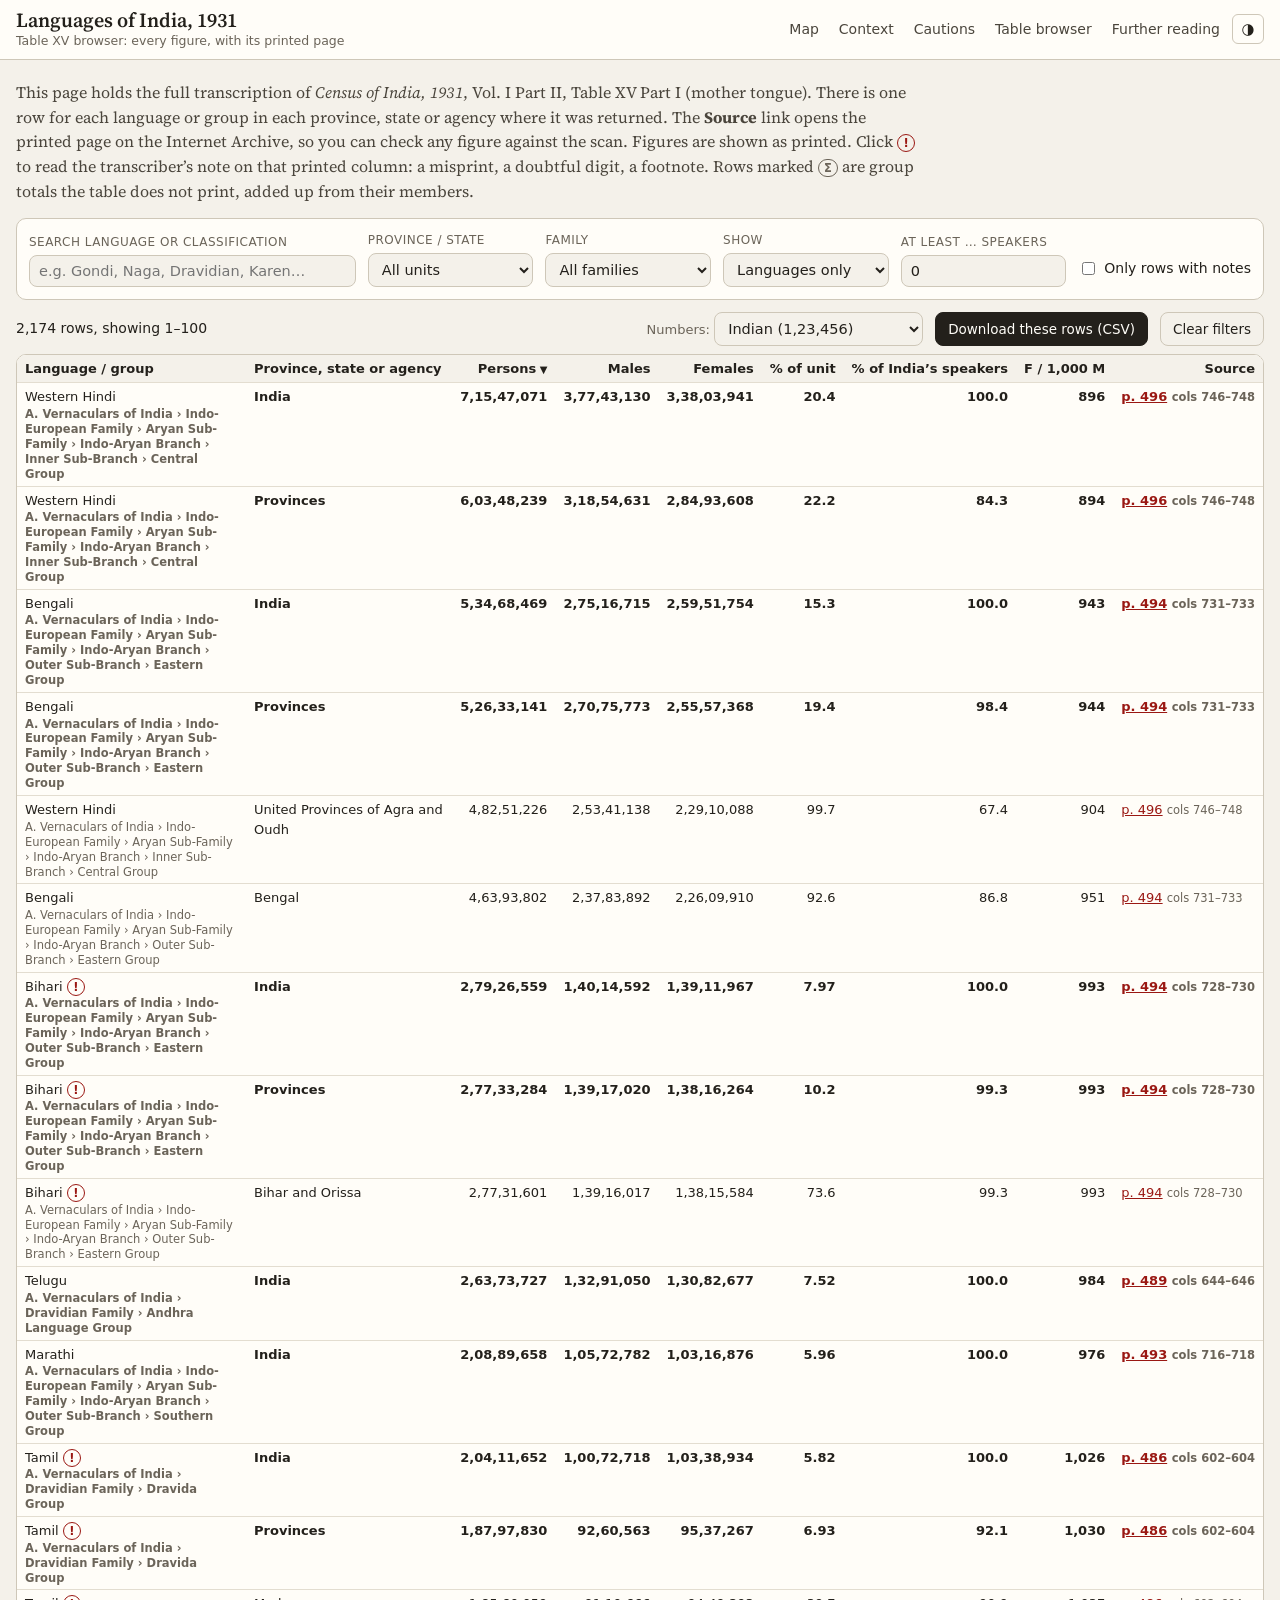
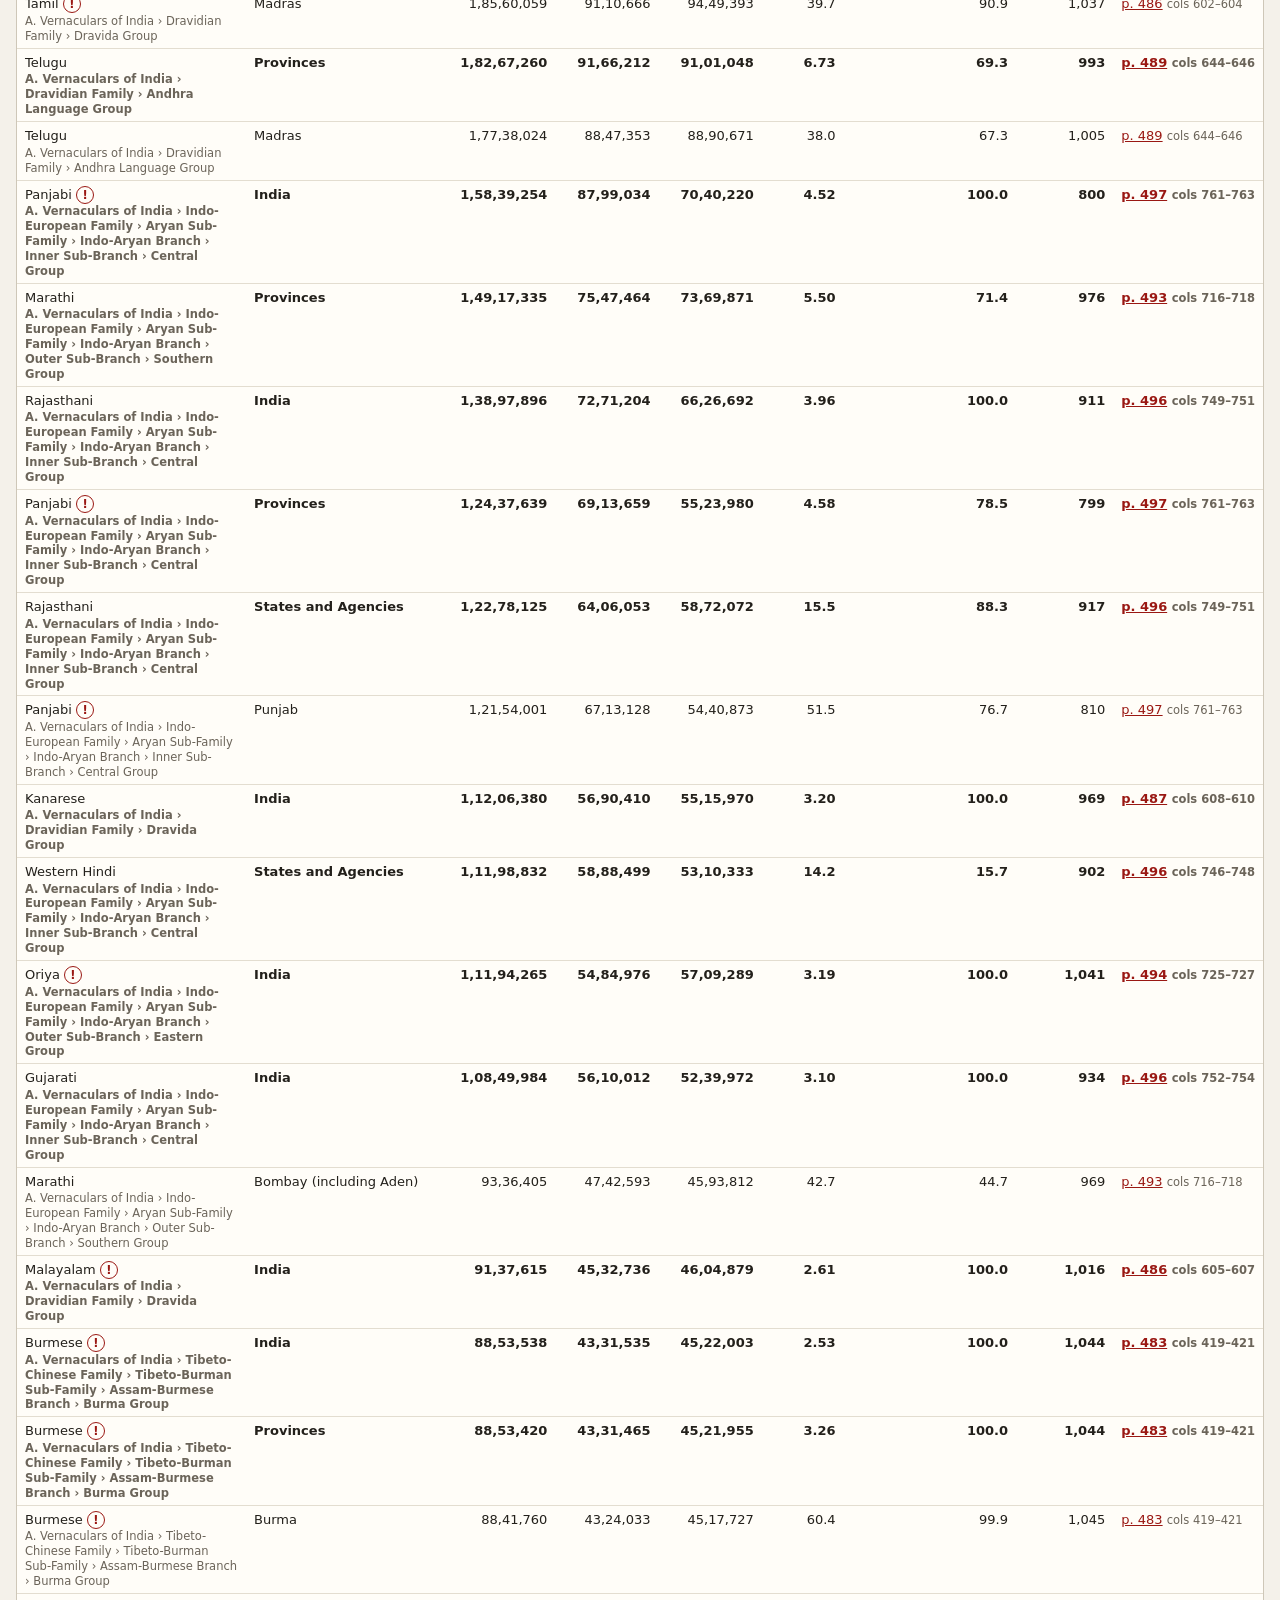
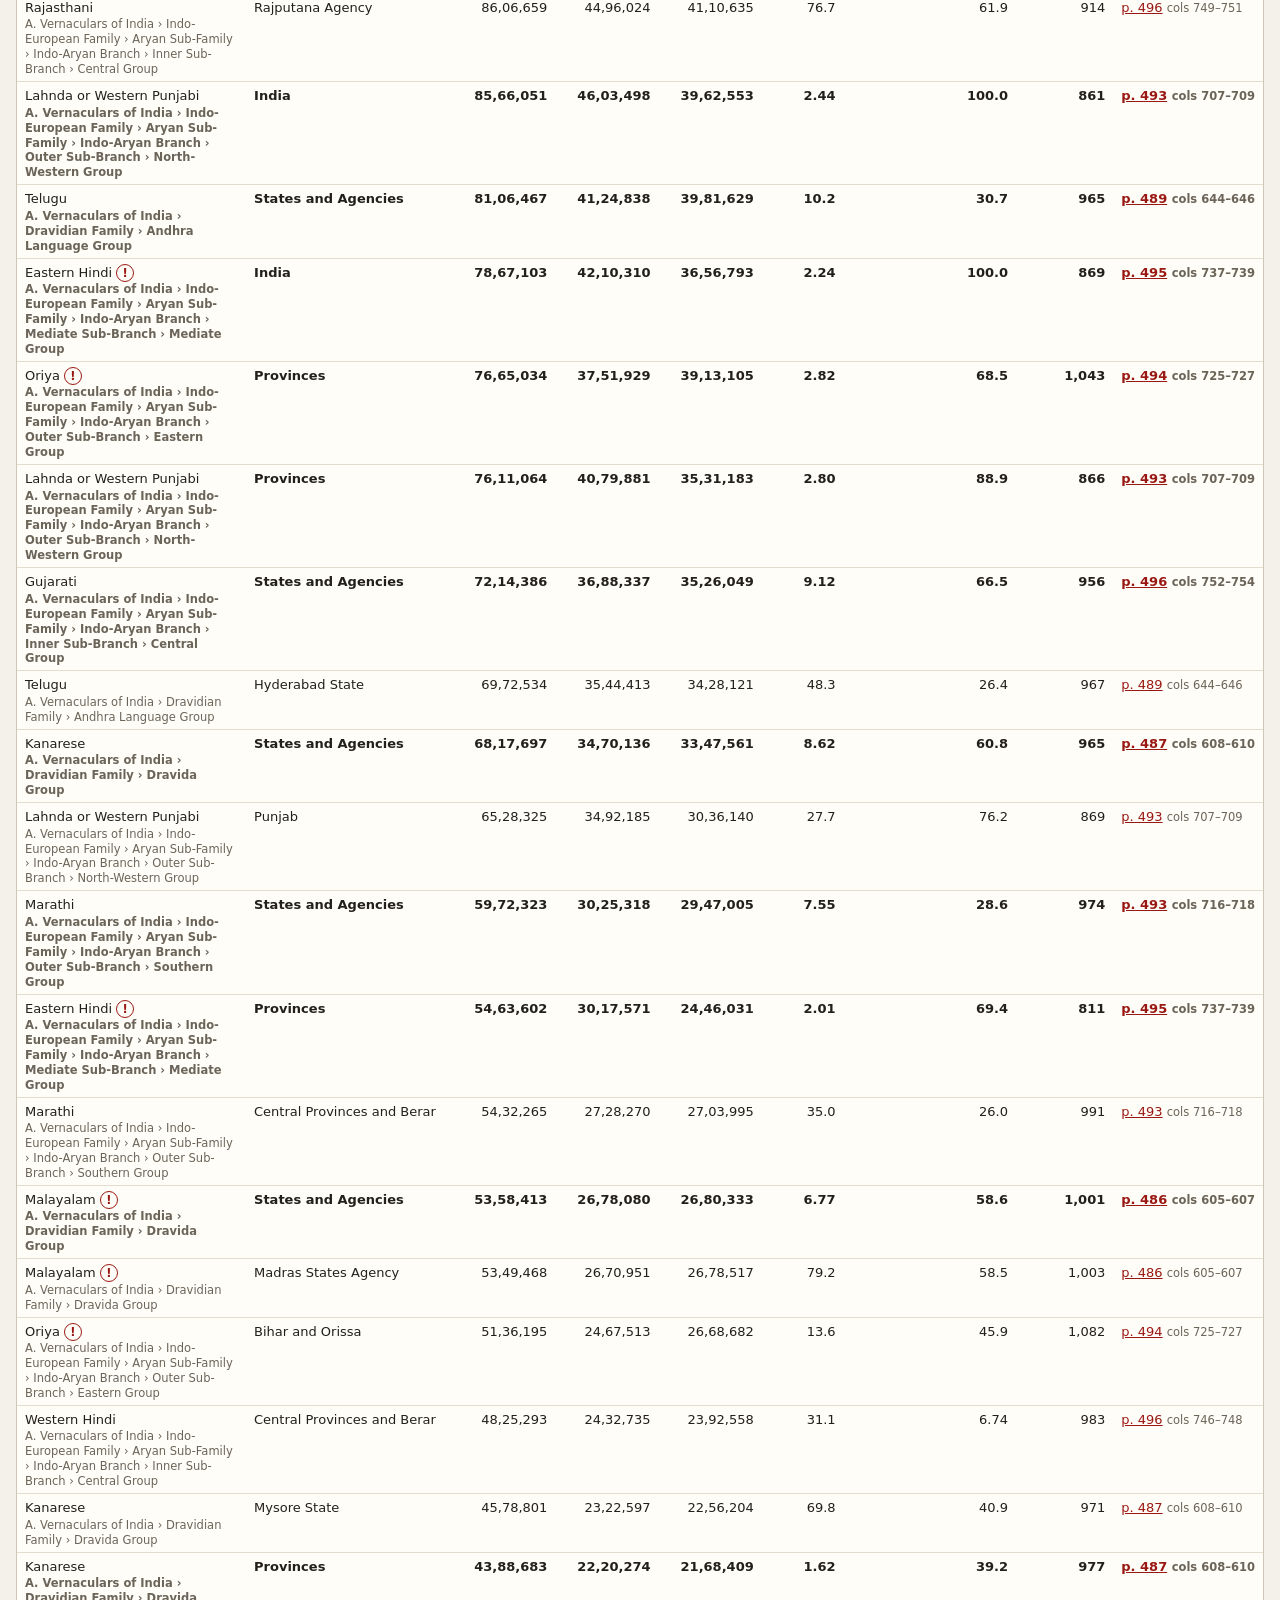
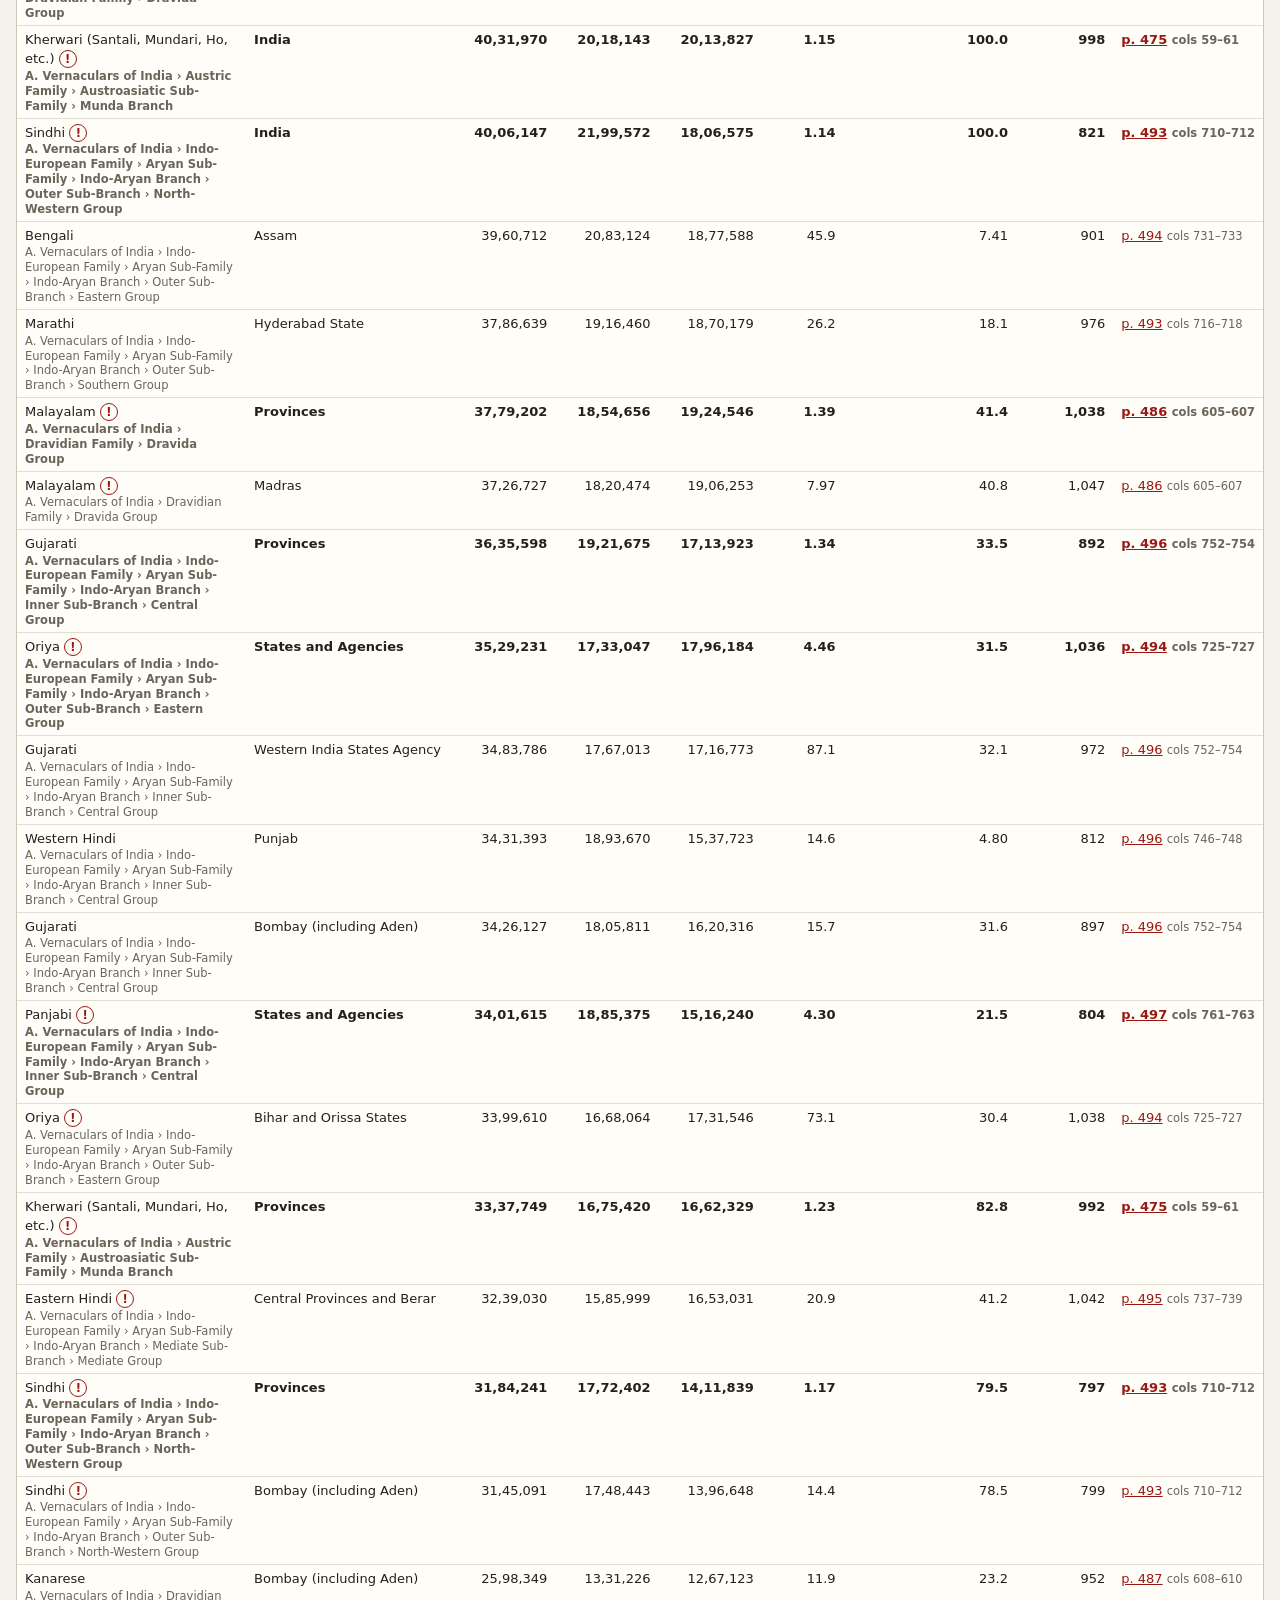
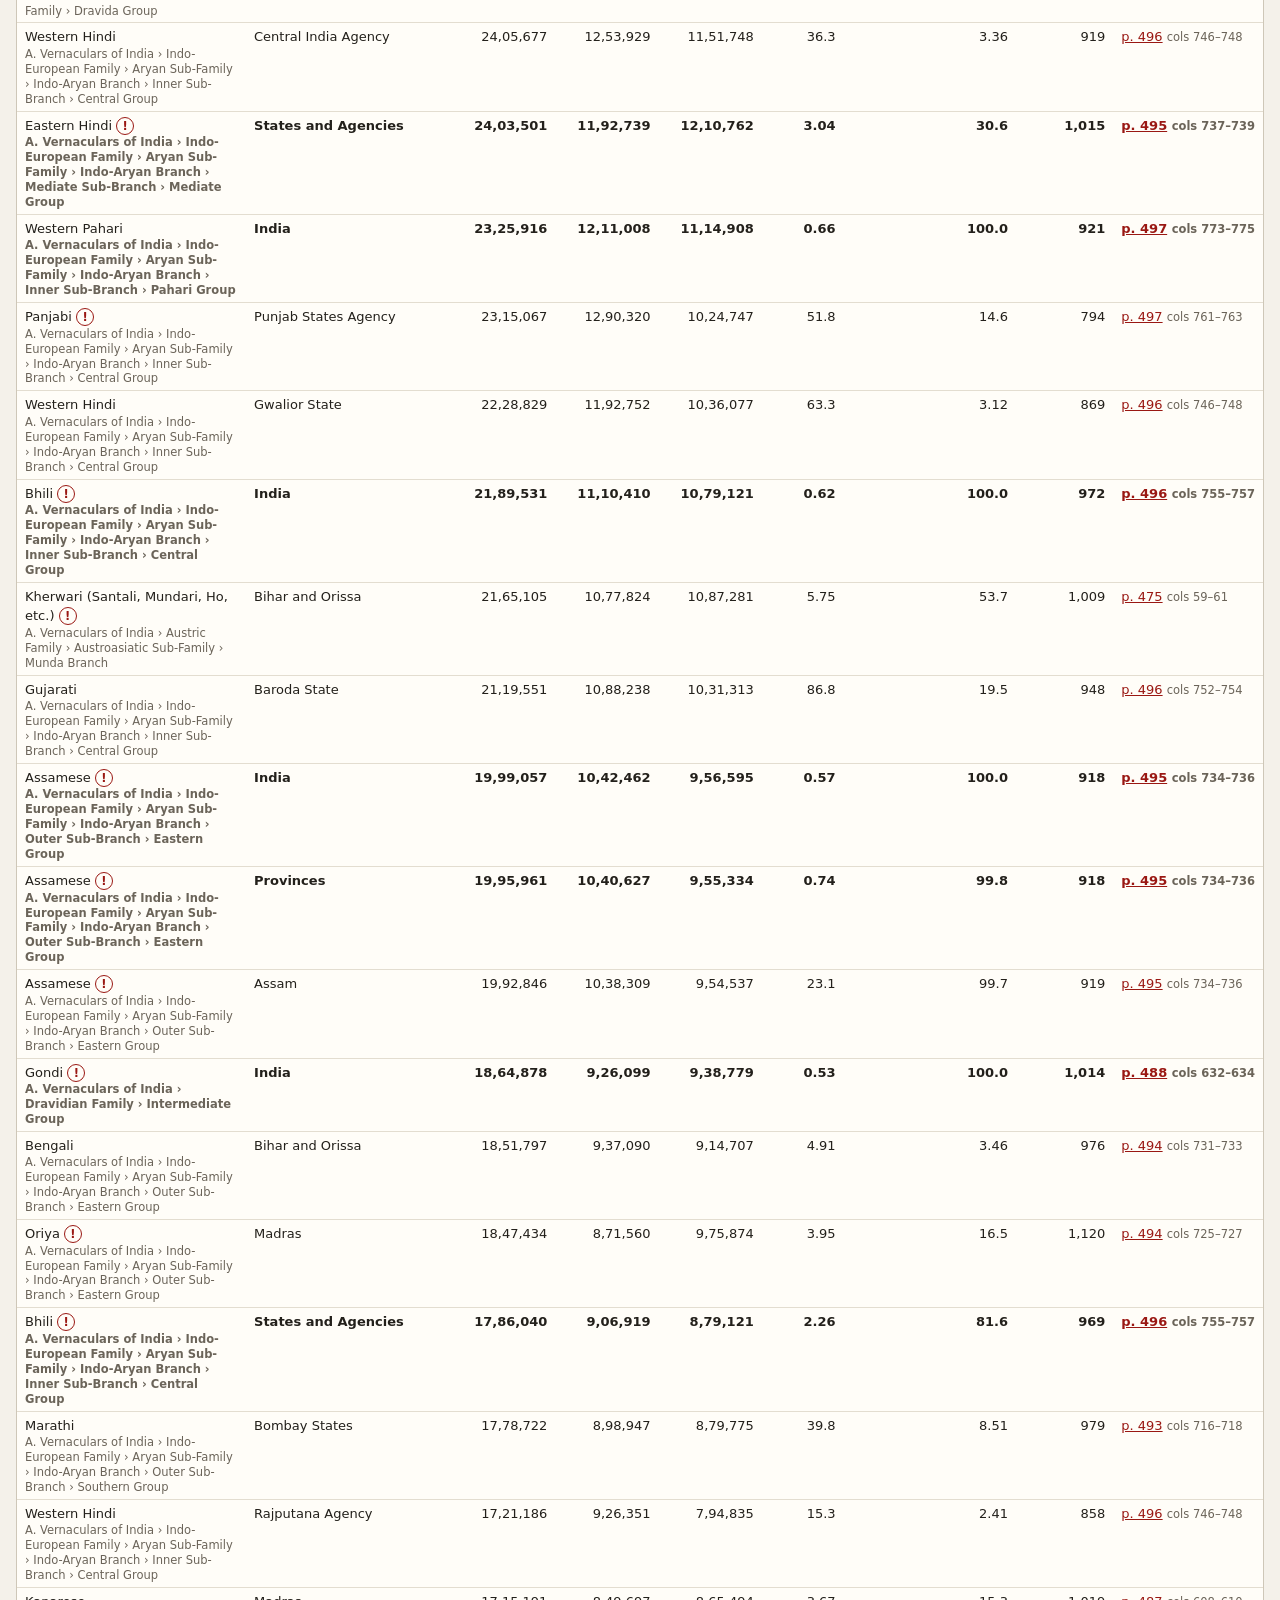
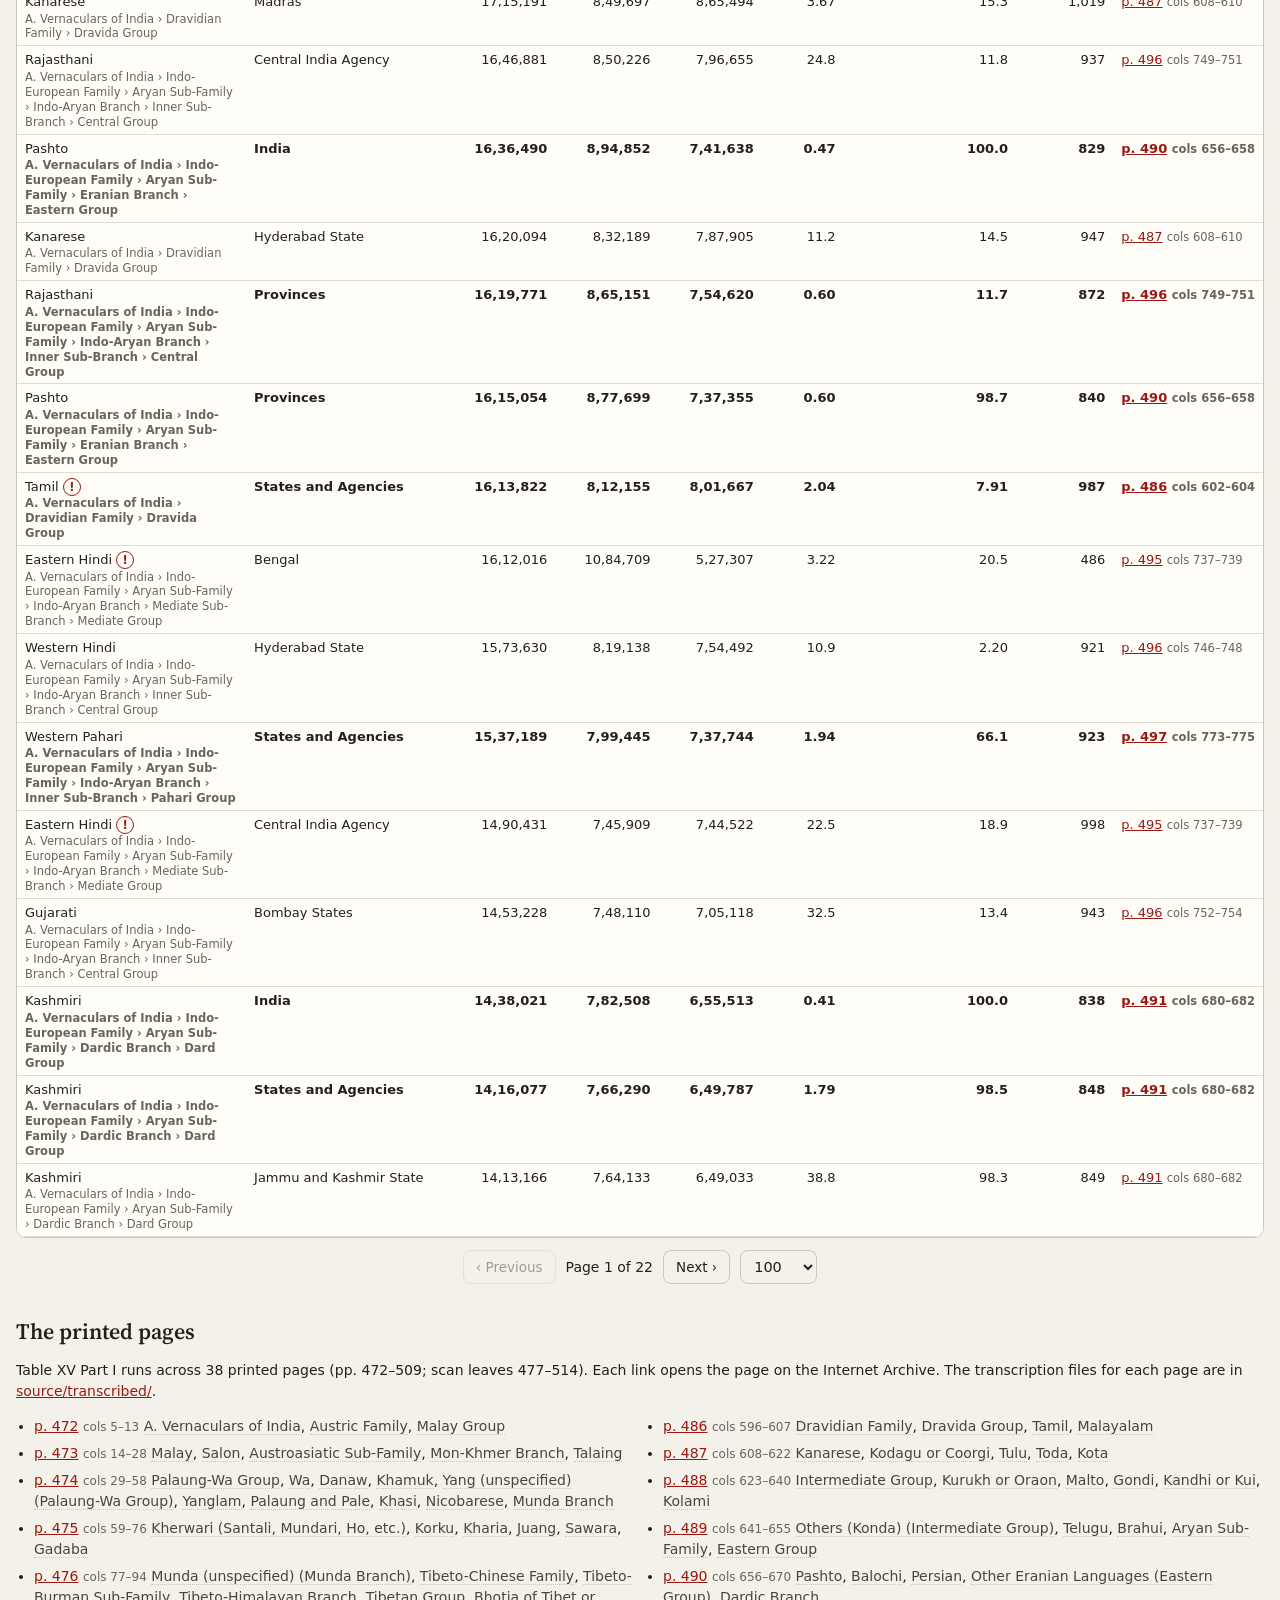
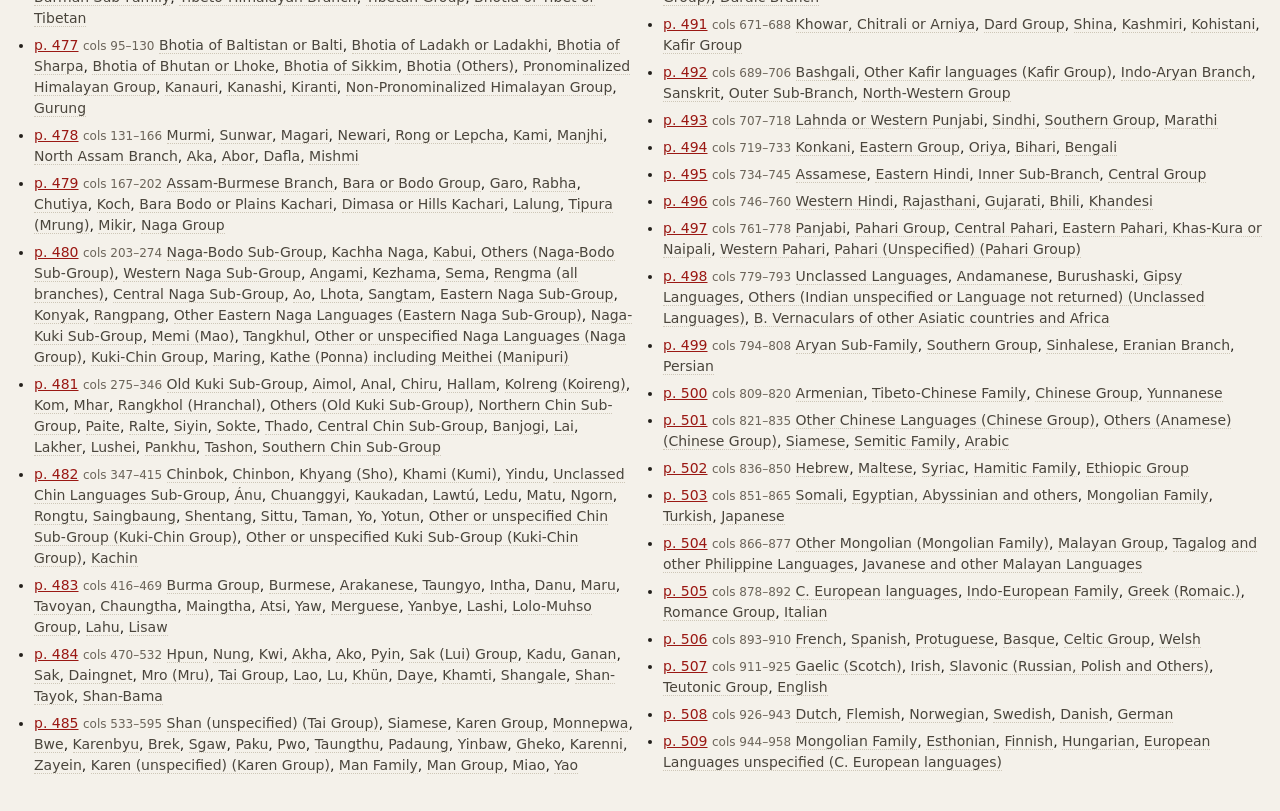
==== data.html @ 033c8ac9 "Interactive SVG map of the 1931 Census of India language table Hand transcription of Census of India" ====
<!DOCTYPE html>
<html lang="en">
<head>
<meta charset="UTF-8">
<meta name="viewport" content="width=device-width, initial-scale=1.0, viewport-fit=cover">
<meta name="description" content="Browse and filter every figure of Census of India 1931, Imperial Table XV Part I (mother tongue), with links to the printed page scans.">
<title>Table XV Browser</title>
<link rel="icon" href="data:image/svg+xml,%3Csvg xmlns='http://www.w3.org/2000/svg' viewBox='0 0 32 32'%3E%3Crect width='32' height='32' rx='6' fill='%23f4f1ea'/%3E%3Cpath d='M9 7h10l4 6-3 12-6 2-5-9z' fill='%23256abf'/%3E%3C/svg%3E">
<link rel="preconnect" href="https://fonts.googleapis.com">
<link rel="preconnect" href="https://fonts.gstatic.com" crossorigin>
<link href="https://fonts.googleapis.com/css2?family=Source+Serif+4:ital,opsz,wght@0,8..60,400;0,8..60,600;1,8..60,400&display=swap" rel="stylesheet">
<link rel="stylesheet" href="styles.css">
</head>
<body class="browser">

<header id="bar">
  <div class="brand">
    <h1><a href="./">Languages of India, 1931</a></h1>
    <p class="sub">Table XV browser: every figure, with its printed page</p>
  </div>
  <nav aria-label="Sections">
    <a href="./#explore">Map</a>
    <a href="./#context">Context</a>
    <a href="./#cautions">Cautions</a>
    <a href="data.html" aria-current="page">Table browser</a>
    <a href="./#resources">Further reading</a>
    <button type="button" id="btn-theme" class="icon-btn" aria-label="Toggle dark mode" title="Light / dark">&#9681;</button>
  </nav>
</header>

<main id="browse">
  <p class="intro">This page holds the full transcription of <i>Census of India, 1931</i>, Vol.&nbsp;I Part&nbsp;II, Table XV Part I (mother tongue). There is one row for each language or group in each province, state or agency where it was returned. The <b>Source</b> link opens the printed page on the Internet Archive, so you can check any figure against the scan. Figures are shown as printed. Click <span class="flag">!</span> to read the transcriber’s note on that printed column: a misprint, a doubtful digit, a footnote. Rows marked <span class="flag sum">Σ</span> are group totals the table does not print, added up from their members.</p>

  <form id="filters" onsubmit="return false">
    <div class="f wide">
      <label for="q">Search language or classification</label>
      <input id="q" type="search" placeholder="e.g. Gondi, Naga, Dravidian, Karen…" autocomplete="off" spellcheck="false">
    </div>
    <div class="f">
      <label for="unit">Province / state</label>
      <select id="unit"></select>
    </div>
    <div class="f">
      <label for="fam">Family</label>
      <select id="fam"></select>
    </div>
    <div class="f">
      <label for="level">Show</label>
      <select id="level">
        <option value="lang">Languages only</option>
        <option value="group">Groups and totals only</option>
        <option value="all">Everything</option>
      </select>
    </div>
    <div class="f">
      <label for="min">At least … speakers</label>
      <input id="min" type="number" min="0" step="1" value="0" inputmode="numeric">
    </div>
    <div class="f check">
      <label><input type="checkbox" id="noted"> Only rows with notes</label>
    </div>
  </form>

  <div class="toolbar">
    <span id="count" aria-live="polite"></span>
    <span class="spacer"></span>
    <label class="numfmt">Numbers: <select id="fmt"><option value="in">Indian (1,23,456)</option><option value="intl">International (123,456)</option></select></label>
    <button type="button" id="dl" class="btn">Download these rows (CSV)</button>
    <button type="button" id="reset" class="btn ghost">Clear filters</button>
  </div>

  <div class="tbl-wrap">
    <table class="data browse-table">
      <thead>
        <tr>
          <th data-k="name" scope="col">Language / group</th>
          <th data-k="unit" scope="col">Province, state or agency</th>
          <th data-k="p" scope="col">Persons</th>
          <th data-k="m" scope="col">Males</th>
          <th data-k="f" scope="col">Females</th>
          <th data-k="share" scope="col" title="Persons as a percentage of the unit’s population">% of unit</th>
          <th data-k="ofl" scope="col" title="Persons as a percentage of the language’s all-India total">% of India’s speakers</th>
          <th data-k="sr" scope="col" title="Females per 1,000 males">F / 1,000 M</th>
          <th data-k="col" scope="col">Source</th>
        </tr>
      </thead>
      <tbody id="rows"></tbody>
    </table>
  </div>
  <div class="pager">
    <button type="button" class="btn ghost" id="prev">‹ Previous</button>
    <span id="pageinfo"></span>
    <button type="button" class="btn ghost" id="next">Next ›</button>
    <select id="per" aria-label="Rows per page"><option>50</option><option selected>100</option><option>250</option><option>1000</option></select>
  </div>

  <section id="note-panel" hidden></section>

  <section class="pages-list">
    <h2>The printed pages</h2>
    <p>Table XV Part I runs across 38 printed pages (pp. 472–509; scan leaves 477–514). Each link opens the page on the Internet Archive. The transcription files for each page are in <a href="https://github.com/kmlawson/playground-india-language/tree/main/source/transcribed">source/transcribed/</a>.</p>
    <ul id="pages"></ul>
  </section>
</main>

<script src="data/census.js"></script>
<script src="browse.js"></script>
</body>
</html>
---- styles.css ----
/* Languages of India, 1931 — palette after the froginawell.net Japanese Empire map:
   parchment ground, ink text, a pale sea; one blue ramp for magnitude. */
:root {
  color-scheme: light;
  --bg: #f4f1ea;
  --panel: #fffdf8;
  --ink: #23201b;
  --ink-2: #4a453c;
  --muted: #6b6459;
  --line: #cec7b8;
  --line-soft: #e3ddd0;
  --accent: #9a1813;
  --ocean: #cadfeb;
  --land: #ece6d8;        /* a unit with nothing to show */
  --neigh: #dcd6c8;
  --neigh-line: #b9b1a1;
  --unit-line: #fffdf8;
  --unit-hover: #23201b;
  --grat: rgba(40, 60, 80, .16);
  --halo: rgba(255, 253, 248, .85);
  --hatch: #8a8171;
  --circle: #256abf;
  --circle-line: #fffdf8;
  --focus: #9a1813;
  /* sequential blue, light -> dark (dataviz reference ramp 100..700) */
  --s0: #cde2fb; --s1: #9ec5f4; --s2: #6da7ec; --s3: #3987e5; --s4: #256abf; --s5: #184f95; --s6: #0d366b;
  /* diverging: blue (fewer women) <- gray -> red (more women) */
  --d-3: #1c5cab; --d-2: #5598e7; --d-1: #b7d3f6; --d0: #e6e3dc; --d1: #f5c4c0; --d2: #e66767; --d3: #b3261e;
  --shadow: 0 2px 10px rgba(35, 32, 27, .16);
  --serif: "Source Serif 4", Georgia, "Times New Roman", serif;
  --sans: system-ui, -apple-system, "Segoe UI", Roboto, "Helvetica Neue", Arial, sans-serif;
}
@media (prefers-color-scheme: dark) {
  :root:not([data-theme="light"]) {
    color-scheme: dark;
    --bg: #11161c; --panel: #1b232b; --ink: #e6e9ec; --ink-2: #c3c9cf; --muted: #9aa4ae;
    --line: #333c46; --line-soft: #28313a; --accent: #e0736b;
    --ocean: #1d3d4f; --land: #2b333c; --neigh: #232b33; --neigh-line: #3d4954;
    --unit-line: #11161c; --unit-hover: #ffffff; --grat: rgba(180, 200, 220, .12);
    --halo: rgba(17, 22, 28, .85); --hatch: #6d7883; --circle: #6da7ec; --circle-line: #11161c;
    --focus: #e0736b;
    --s0: #1b3556; --s1: #184f95; --s2: #1c5cab; --s3: #2a78d6; --s4: #5598e7; --s5: #86b6ef; --s6: #cde2fb;
    --d-3: #86b6ef; --d-2: #3987e5; --d-1: #1c3f69; --d0: #3a3f45; --d1: #6b2b28; --d2: #d0504b; --d3: #f2a39e;
    --shadow: 0 2px 12px rgba(0, 0, 0, .55);
  }
}
:root[data-theme="dark"] {
  color-scheme: dark;
  --bg: #11161c; --panel: #1b232b; --ink: #e6e9ec; --ink-2: #c3c9cf; --muted: #9aa4ae;
  --line: #333c46; --line-soft: #28313a; --accent: #e0736b;
  --ocean: #1d3d4f; --land: #2b333c; --neigh: #232b33; --neigh-line: #3d4954;
  --unit-line: #11161c; --unit-hover: #ffffff; --grat: rgba(180, 200, 220, .12);
  --halo: rgba(17, 22, 28, .85); --hatch: #6d7883; --circle: #6da7ec; --circle-line: #11161c;
  --focus: #e0736b;
  --s0: #1b3556; --s1: #184f95; --s2: #1c5cab; --s3: #2a78d6; --s4: #5598e7; --s5: #86b6ef; --s6: #cde2fb;
  --d-3: #86b6ef; --d-2: #3987e5; --d-1: #1c3f69; --d0: #3a3f45; --d1: #6b2b28; --d2: #d0504b; --d3: #f2a39e;
  --shadow: 0 2px 12px rgba(0, 0, 0, .55);
}

* { box-sizing: border-box; }
html { scroll-behavior: smooth; }
body {
  margin: 0; background: var(--bg); color: var(--ink);
  font: 15px/1.5 var(--sans);
  -webkit-text-size-adjust: 100%;
}
a { color: var(--accent); }
a:hover { text-decoration-thickness: 2px; }
button { font: inherit; color: inherit; }
:focus-visible { outline: 2px solid var(--focus); outline-offset: 2px; }

/* ------------------------------------------------------------ bar */
#bar {
  position: sticky; top: 0; z-index: 20;
  display: flex; align-items: center; justify-content: space-between; gap: 12px; flex-wrap: wrap;
  padding: 8px 16px; background: var(--panel); border-bottom: 1px solid var(--line);
}
#bar h1 { margin: 0; font: 600 20px/1.2 var(--serif); }
#bar h1 a { color: var(--ink); text-decoration: none; }
#bar .sub { margin: 0; font-size: 12.5px; color: var(--muted); }
#bar nav { display: flex; align-items: center; gap: 4px; flex-wrap: wrap; }
#bar nav a { color: var(--ink-2); text-decoration: none; padding: 4px 8px; border-radius: 6px; font-size: 14px; }
#bar nav a:hover { background: var(--line-soft); }
.icon-btn { border: 1px solid var(--line); background: transparent; border-radius: 6px; width: 32px; height: 30px; cursor: pointer; }

/* ------------------------------------------------------------ app */
#explore { padding: 12px 16px 0; }
#app {
  display: grid; grid-template-columns: minmax(0, 1fr) 380px; gap: 12px;
  height: calc(100vh - 86px); min-height: 560px;
}
#stage {
  position: relative; background: var(--ocean); border: 1px solid var(--line); border-radius: 10px;
  overflow: hidden; touch-action: none;
}
#map { width: 100%; height: 100%; display: block; cursor: grab; user-select: none; -webkit-user-select: none; }
#map.dragging { cursor: grabbing; }
#sea { fill: var(--ocean); }
.grat { fill: none; stroke: var(--grat); stroke-width: .8; vector-effect: non-scaling-stroke; }
.neigh { fill: var(--neigh); stroke: var(--neigh-line); stroke-width: .7; vector-effect: non-scaling-stroke; }
.neigh-label { fill: var(--muted); font: italic 11px var(--serif); text-anchor: middle; pointer-events: none;
  paint-order: stroke; stroke: var(--neigh); stroke-width: 3px; }
.extra { fill: url(#hatch); stroke: var(--neigh-line); stroke-width: .6; vector-effect: non-scaling-stroke; }
.hatch-line { stroke: var(--hatch); stroke-width: 1.4; }
.hatch-bg { fill: var(--land); }
.unit { stroke: var(--unit-line); stroke-width: 1.1; vector-effect: non-scaling-stroke; stroke-linejoin: round;
  cursor: pointer; transition: fill .25s; }
.unit.zero { fill: var(--land); }
.unit.hover, .unit:focus-visible { stroke: var(--unit-hover); stroke-width: 2.2; outline: none; }
.unit.sel { stroke: var(--accent); stroke-width: 2.6; }
#g-units .unit.sel, #g-units .unit.hover { paint-order: stroke; }
.circle { fill: var(--circle); fill-opacity: .72; stroke: var(--circle-line); stroke-width: 1.2;
  vector-effect: non-scaling-stroke; pointer-events: none; }
.city circle { fill: var(--ink); stroke: var(--halo); stroke-width: 1.5; vector-effect: non-scaling-stroke; }
.city text { fill: var(--ink-2); font: 10.5px var(--sans); paint-order: stroke; stroke: var(--halo); stroke-width: 3px; stroke-linejoin: round; }
.label { font: 600 11.5px var(--sans); fill: var(--ink); text-anchor: middle; pointer-events: none;
  paint-order: stroke; stroke: var(--halo); stroke-width: 3.2px; stroke-linejoin: round; }
.label .v { font-weight: 400; fill: var(--ink-2); }
.label.small { font-size: 10px; }
#g-cities { display: none; }
#stage.show-cities #g-cities { display: inline; }
#stage.no-labels #g-labels { display: none; }

#zoom { position: absolute; left: 10px; top: 10px; display: flex; flex-direction: column; gap: 4px; }
#zoom button, #map-toggles {
  background: var(--panel); border: 1px solid var(--line); border-radius: 6px; box-shadow: var(--shadow);
}
#zoom button { width: 32px; height: 32px; cursor: pointer; font-size: 18px; line-height: 1; }
#map-toggles { position: absolute; right: 10px; top: 10px; padding: 4px 8px; font-size: 13px; display: flex; gap: 10px; }
#map-toggles label { display: flex; align-items: center; gap: 4px; cursor: pointer; }
#map-title-live { position: absolute; left: 52px; bottom: 10px; right: 10px; pointer-events: none;
  font: 600 14px var(--serif); color: var(--ink); text-shadow: 0 0 4px var(--halo), 0 0 2px var(--halo); }

#tooltip {
  position: absolute; z-index: 5; pointer-events: none; max-width: 280px;
  background: var(--panel); color: var(--ink); border: 1px solid var(--line); border-radius: 8px;
  box-shadow: var(--shadow); padding: 8px 10px; font-size: 13px; line-height: 1.35;
}
#tooltip b { display: block; font-size: 13.5px; }
#tooltip .big { font-size: 17px; font-weight: 600; font-variant-numeric: tabular-nums; }
#tooltip .m { color: var(--muted); font-size: 12px; }

/* ------------------------------------------------------------ side */
#side {
  background: var(--panel); border: 1px solid var(--line); border-radius: 10px; padding: 12px;
  overflow-y: auto; display: flex; flex-direction: column; gap: 12px;
}
.seg { display: flex; border: 1px solid var(--line); border-radius: 8px; overflow: hidden; }
.seg button { flex: 1; border: 0; background: transparent; padding: 7px 6px; cursor: pointer; font-size: 13.5px; }
.seg button + button { border-left: 1px solid var(--line); }
.seg button[aria-selected="true"], .seg button[aria-checked="true"] { background: var(--ink); color: var(--panel); }
.seg.small { flex-wrap: wrap; }
.seg.small button { font-size: 12.5px; padding: 6px 4px; flex: 1 1 45%; }
.seg.small button:nth-child(3) { border-left: 0; }
.seg.small button:nth-child(n+3) { border-top: 1px solid var(--line); }
.field { display: flex; flex-direction: column; gap: 6px; }
.field > label, .lbl { font-size: 12px; color: var(--muted); text-transform: uppercase; letter-spacing: .04em; }
.combo { position: relative; }
#lang-search {
  width: 100%; padding: 8px 10px; border: 1px solid var(--line); border-radius: 8px;
  background: var(--bg); color: var(--ink); font-size: 15px;
}
#lang-list {
  position: absolute; z-index: 10; left: 0; right: 0; top: calc(100% + 4px); max-height: 320px; overflow: auto;
  list-style: none; margin: 0; padding: 4px; background: var(--panel); border: 1px solid var(--line);
  border-radius: 8px; box-shadow: var(--shadow);
}
#lang-list li { padding: 6px 8px; border-radius: 6px; cursor: pointer; display: flex; justify-content: space-between; gap: 8px; }
#lang-list li .p { display: block; font-size: 11.5px; color: var(--muted); }
#lang-list li .n { font-variant-numeric: tabular-nums; color: var(--muted); font-size: 12.5px; white-space: nowrap; }
#lang-list li[aria-selected="true"], #lang-list li:hover { background: var(--line-soft); }
#quick { display: flex; flex-wrap: wrap; gap: 4px; }
#quick button {
  border: 1px solid var(--line); background: transparent; border-radius: 999px; padding: 2px 9px;
  font-size: 12.5px; cursor: pointer;
}
#quick button[aria-pressed="true"] { background: var(--ink); color: var(--panel); border-color: var(--ink); }

#legend { font-size: 12.5px; }
#legend .ttl { font-weight: 600; margin-bottom: 4px; font-size: 13px; }
#legend .bins { display: grid; grid-auto-flow: column; grid-auto-columns: 1fr; gap: 2px; }
#legend .bins span { height: 12px; border-radius: 2px; }
#legend .ticks { display: grid; grid-auto-flow: column; grid-auto-columns: 1fr; gap: 2px; color: var(--muted);
  font-size: 11px; font-variant-numeric: tabular-nums; }
#legend .ticks span { text-align: left; white-space: nowrap; overflow: visible; }
#legend .row { display: flex; align-items: center; gap: 6px; margin-top: 6px; color: var(--ink-2); }
#legend .sw { width: 14px; height: 12px; border-radius: 2px; border: 1px solid var(--line); flex: none; }
#legend .sw.hatch { background: repeating-linear-gradient(45deg, var(--hatch) 0 1.5px, transparent 1.5px 5px); }
#legend svg { display: block; }
#legend .note { color: var(--muted); margin-top: 4px; font-size: 12px; }

#summary { border-top: 1px solid var(--line-soft); padding-top: 10px; font-size: 13.5px; }
#summary h2, #unit-panel h2 { margin: 0 0 2px; font: 600 19px/1.25 var(--serif); }
.crumbs { font-size: 12px; color: var(--muted); margin-bottom: 6px; }
.crumbs button { border: 0; background: none; padding: 0; color: var(--accent); cursor: pointer; font-size: 12px; text-decoration: underline; text-underline-offset: 2px; }
.stat { display: flex; gap: 14px; flex-wrap: wrap; margin: 6px 0; }
.stat div { display: flex; flex-direction: column; }
.stat b { font-size: 18px; font-variant-numeric: tabular-nums; }
.stat span { font-size: 11.5px; color: var(--muted); }
.cite { font-size: 12px; color: var(--muted); }
.note-box { font-size: 12.5px; background: var(--bg); border-left: 3px solid var(--accent); padding: 6px 8px; border-radius: 0 6px 6px 0; margin: 6px 0; }
.kids { margin-top: 8px; }
.kids .lbl { display: block; margin-bottom: 4px; }

#unit-panel { border-top: 1px solid var(--line-soft); padding-top: 10px; font-size: 13.5px; }
#unit-panel .close { float: right; border: 1px solid var(--line); background: transparent; border-radius: 6px; cursor: pointer; padding: 1px 8px; }
.bars { list-style: none; margin: 6px 0 0; padding: 0; }
.bars li { display: grid; grid-template-columns: minmax(0, 1fr) auto; gap: 2px 8px; padding: 3px 4px; border-radius: 6px; cursor: pointer; }
.bars li:hover { background: var(--line-soft); }
.bars li.on { background: var(--line-soft); font-weight: 600; }
.bars .nm { overflow: hidden; text-overflow: ellipsis; white-space: nowrap; }
.bars .val { font-variant-numeric: tabular-nums; color: var(--ink-2); font-size: 12.5px; text-align: right; }
.bars .track { grid-column: 1 / -1; height: 6px; background: var(--line-soft); border-radius: 3px; overflow: hidden; }
.bars .fill { height: 100%; background: var(--s4); border-radius: 0 3px 3px 0; min-width: 1px; }
.linkish { border: 0; background: none; padding: 0; color: var(--accent); cursor: pointer; text-decoration: underline; font-size: 12.5px; }
.subunits { margin-top: 8px; font-size: 12.5px; color: var(--ink-2); }

#table-wrap { margin: 10px 0 0; }
#table-wrap summary { cursor: pointer; color: var(--ink-2); font-size: 14px; padding: 6px 0; }
#table-host { overflow-x: auto; }
table.data { border-collapse: collapse; width: 100%; font-size: 13px; background: var(--panel); }
table.data th, table.data td { padding: 4px 8px; border-bottom: 1px solid var(--line-soft); text-align: right; font-variant-numeric: tabular-nums; }
table.data th:first-child, table.data td:first-child { text-align: left; }
table.data th { cursor: pointer; background: var(--bg); position: sticky; top: 0; font-weight: 600; }
table.data tr.tot td { font-weight: 600; }
table.data tr.sub td:first-child { padding-left: 22px; font-style: italic; }

/* ------------------------------------------------------------ essay */
#essay { max-width: 780px; margin: 0 auto; padding: 24px 16px 48px; font: 17px/1.62 var(--serif); }
#essay h2 { font: 600 27px/1.2 var(--serif); margin: 40px 0 12px; }
#essay h3 { font: 600 19px/1.3 var(--serif); margin: 24px 0 6px; }
#essay .aside { font-size: 15px; color: var(--ink-2); border-left: 3px solid var(--line); padding-left: 12px; }
#essay ol.cautions li { margin-bottom: 10px; }
#essay ul.refs li { margin-bottom: 6px; }
#check-list { font: 13.5px/1.5 var(--sans); }
#check-list details { margin: 6px 0; }
#check-list summary { cursor: pointer; }
#check-list ul { margin: 4px 0; padding-left: 20px; }
#essay footer { margin-top: 40px; font: 13px/1.5 var(--sans); color: var(--muted); border-top: 1px solid var(--line); padding-top: 12px; }

/* ------------------------------------------------------------ small screens */
@media (max-width: 900px) {
  #app { grid-template-columns: minmax(0, 1fr); height: auto; }
  #explore { padding: 8px 8px 0; }
  #stage { height: 62vh; min-height: 380px; }
  #side { max-height: none; overflow: visible; }
  #bar .sub { display: none; }
  #bar nav a { padding: 3px 5px; font-size: 13px; }
}
@media (max-width: 480px) {
  #bar h1 { font-size: 17px; }
  #essay { font-size: 16px; }
  #map-toggles { font-size: 12px; }
}
@media (forced-colors: active) {
  .unit { stroke: CanvasText; }
}
#side > * { flex-shrink: 0; }
.over-hatch { fill: url(#hatch-clear); stroke: none; pointer-events: none; }
#stage, #side { min-width: 0; }
body { overflow-x: hidden; }

/* ------------------------------------------------------------ table browser (data.html) */
#browse { max-width: 1280px; margin: 0 auto; padding: 16px; }
#browse .intro { max-width: 900px; font: 16px/1.55 var(--serif); color: var(--ink-2); margin: 4px 0 14px; }
.flag { display: inline-block; min-width: 18px; padding: 0 5px; border-radius: 9px; border: 1px solid var(--accent);
  color: var(--accent); background: transparent; font: 600 11.5px/16px var(--sans); text-align: center; cursor: pointer; }
.flag.sum { border-color: var(--muted); color: var(--muted); cursor: help; }
#filters { display: flex; flex-wrap: wrap; gap: 10px 12px; align-items: flex-end; background: var(--panel);
  border: 1px solid var(--line); border-radius: 10px; padding: 12px; }
#filters .f { display: flex; flex-direction: column; gap: 4px; min-width: 150px; flex: 1 1 150px; }
#filters .f.wide { flex: 3 1 280px; }
#filters .f.check { flex: 0 1 auto; min-width: 0; padding-bottom: 8px; }
#filters label { font-size: 12px; color: var(--muted); text-transform: uppercase; letter-spacing: .04em; }
#filters .check label { text-transform: none; letter-spacing: 0; font-size: 14px; color: var(--ink); display: flex; gap: 6px; align-items: center; }
#filters input[type=search], #filters input[type=number], #filters select, .toolbar select, .pager select {
  padding: 7px 9px; border: 1px solid var(--line); border-radius: 8px; background: var(--bg); color: var(--ink); font: 14.5px var(--sans); width: 100%; }
.toolbar { display: flex; flex-wrap: wrap; align-items: center; gap: 8px 12px; margin: 12px 0 8px; font-size: 14px; }
.toolbar .spacer { flex: 1; }
.toolbar select { width: auto; }
.numfmt { color: var(--muted); font-size: 13px; }
.btn { border: 1px solid var(--ink); background: var(--ink); color: var(--panel); border-radius: 8px; padding: 6px 12px; cursor: pointer; font-size: 13.5px; }
.btn.ghost { background: transparent; color: var(--ink); border-color: var(--line); }
.btn:disabled { opacity: .4; cursor: default; }
.tbl-wrap { overflow-x: auto; border: 1px solid var(--line); border-radius: 10px; background: var(--panel); }
.browse-table { font-size: 13.5px; }
.browse-table th { white-space: nowrap; user-select: none; }
.browse-table th[aria-sort="ascending"]::after { content: " ▲"; font-size: 10px; }
.browse-table th[aria-sort="descending"]::after { content: " ▼"; font-size: 10px; }
.browse-table td.nm { min-width: 220px; max-width: 360px; }
.browse-table td.nm .n { display: block; font-weight: 500; }
.browse-table td.nm .p { display: block; font-size: 11.5px; color: var(--muted); line-height: 1.3; }
.browse-table td { vertical-align: top; }
.browse-table td:nth-child(2) { text-align: left; min-width: 160px; }
.browse-table th:nth-child(2) { text-align: left; }
.browse-table td.src { white-space: nowrap; text-align: left; }
.browse-table .cols { color: var(--muted); font-size: 11.5px; }
.browse-table td.empty { text-align: center; padding: 24px; color: var(--muted); }
.browse-table tbody tr:hover td { background: var(--line-soft); }
.pager { display: flex; align-items: center; gap: 10px; justify-content: center; margin: 12px 0; font-size: 14px; }
.pager select { width: auto; }
#note-panel { position: relative; background: var(--panel); border: 1px solid var(--accent); border-radius: 10px; padding: 12px 16px; margin: 12px 0; font-size: 14px; }
#note-panel h2 { margin: 0; font: 600 18px var(--serif); }
#note-panel .p { color: var(--muted); font-size: 12px; margin: 2px 0 8px; }
#note-panel .close { position: absolute; right: 10px; top: 10px; }
.pages-list { margin-top: 32px; font-size: 14px; }
.pages-list h2 { font: 600 22px var(--serif); margin: 0 0 6px; }
.pages-list ul { padding-left: 18px; columns: 2 420px; column-gap: 28px; }
.pages-list li { margin-bottom: 6px; break-inside: avoid; }
.pages-list .cols { color: var(--muted); font-size: 12px; }
a.plain { color: var(--ink-2); text-decoration: none; border-bottom: 1px dotted var(--line); }
a.plain:hover { color: var(--accent); }
@media (max-width: 600px) { #filters .f { flex-basis: 100%; } }
#area-table { font: 13.5px/1.5 var(--sans); margin: 8px 0 16px; }
#area-table table { max-width: 560px; }
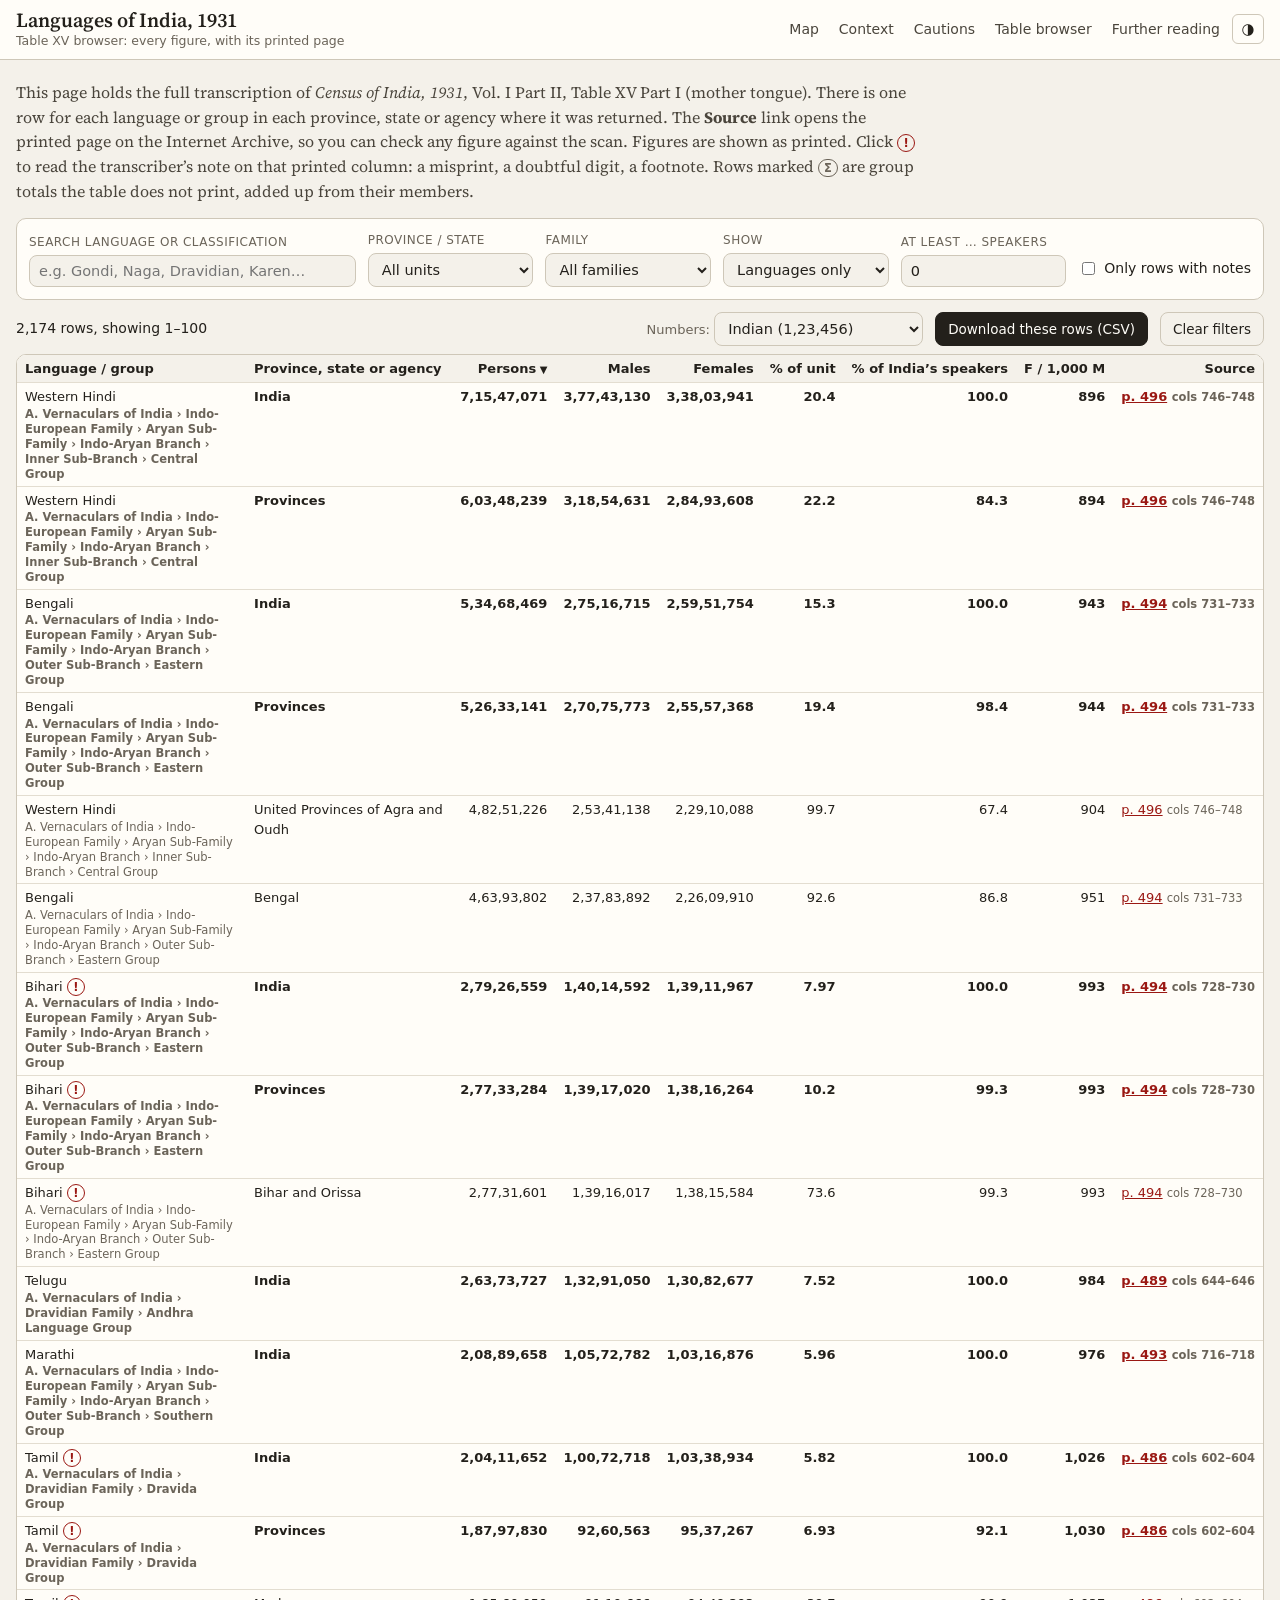
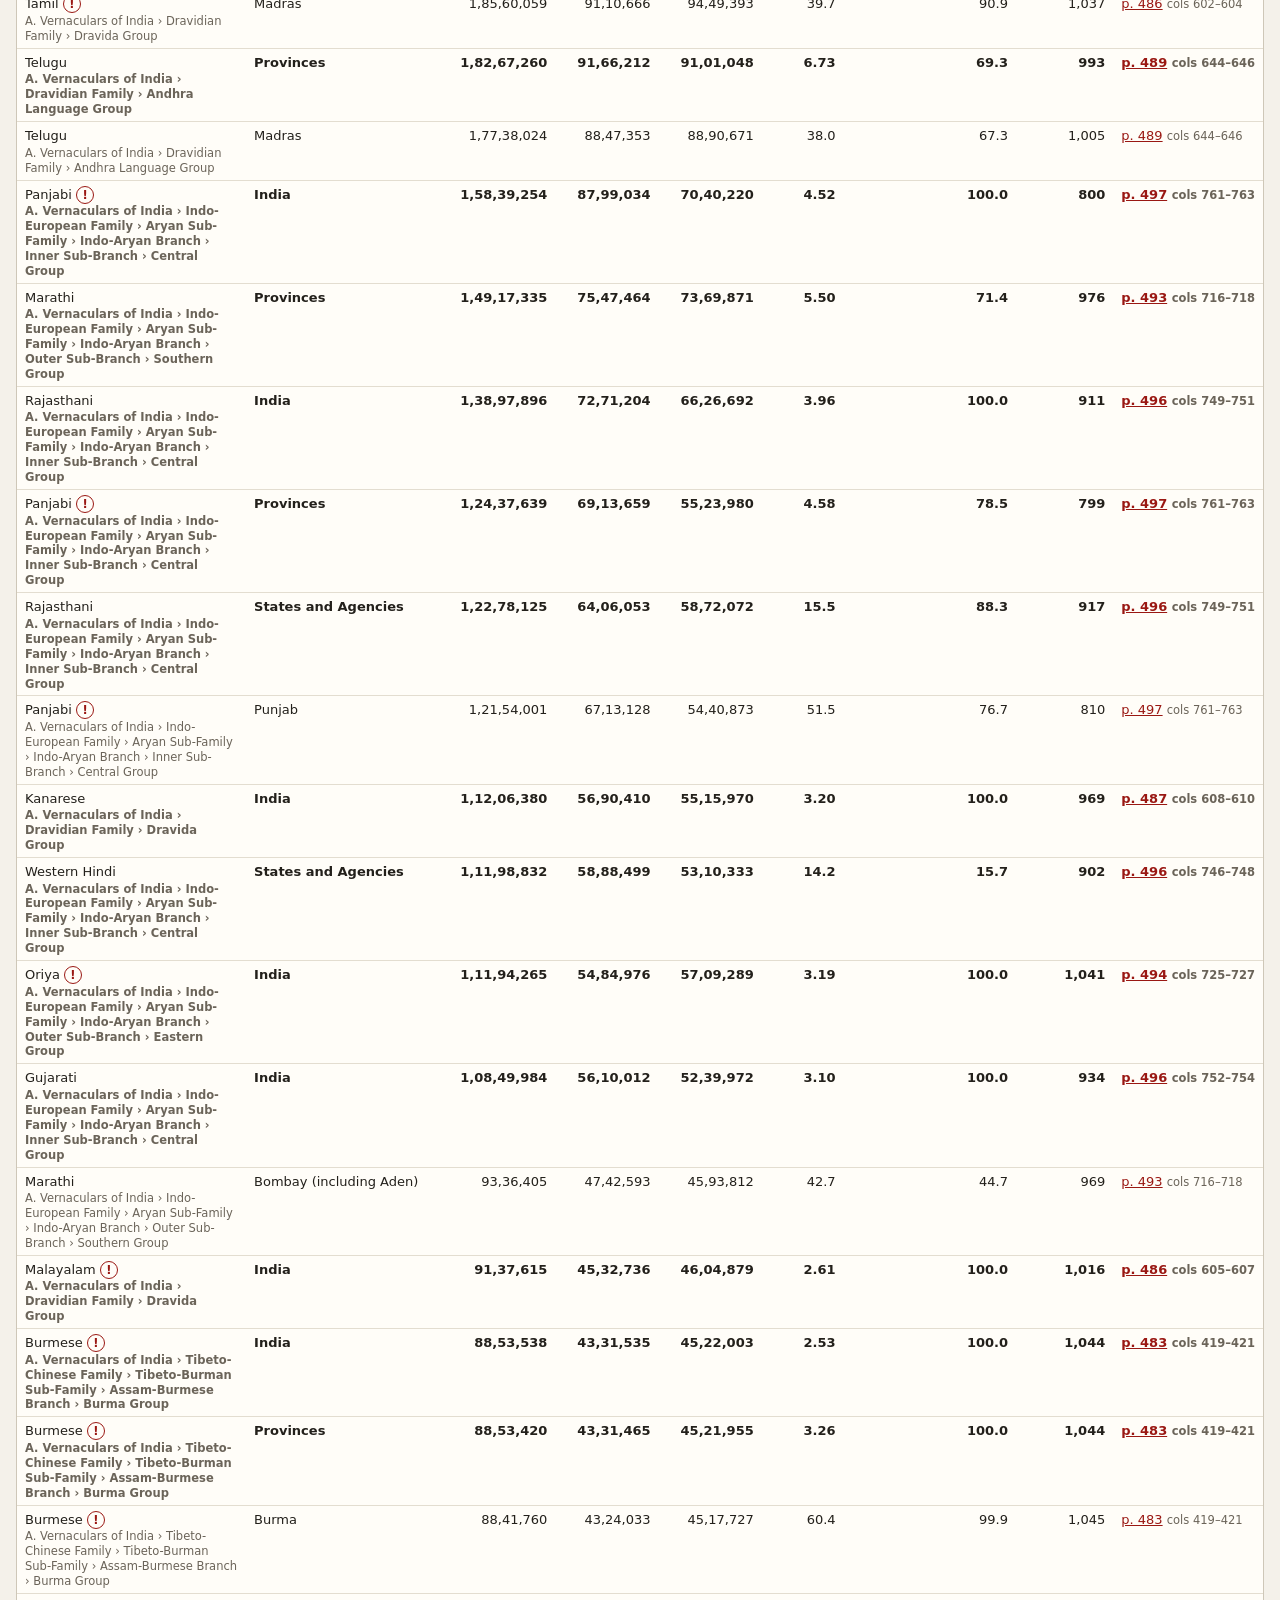
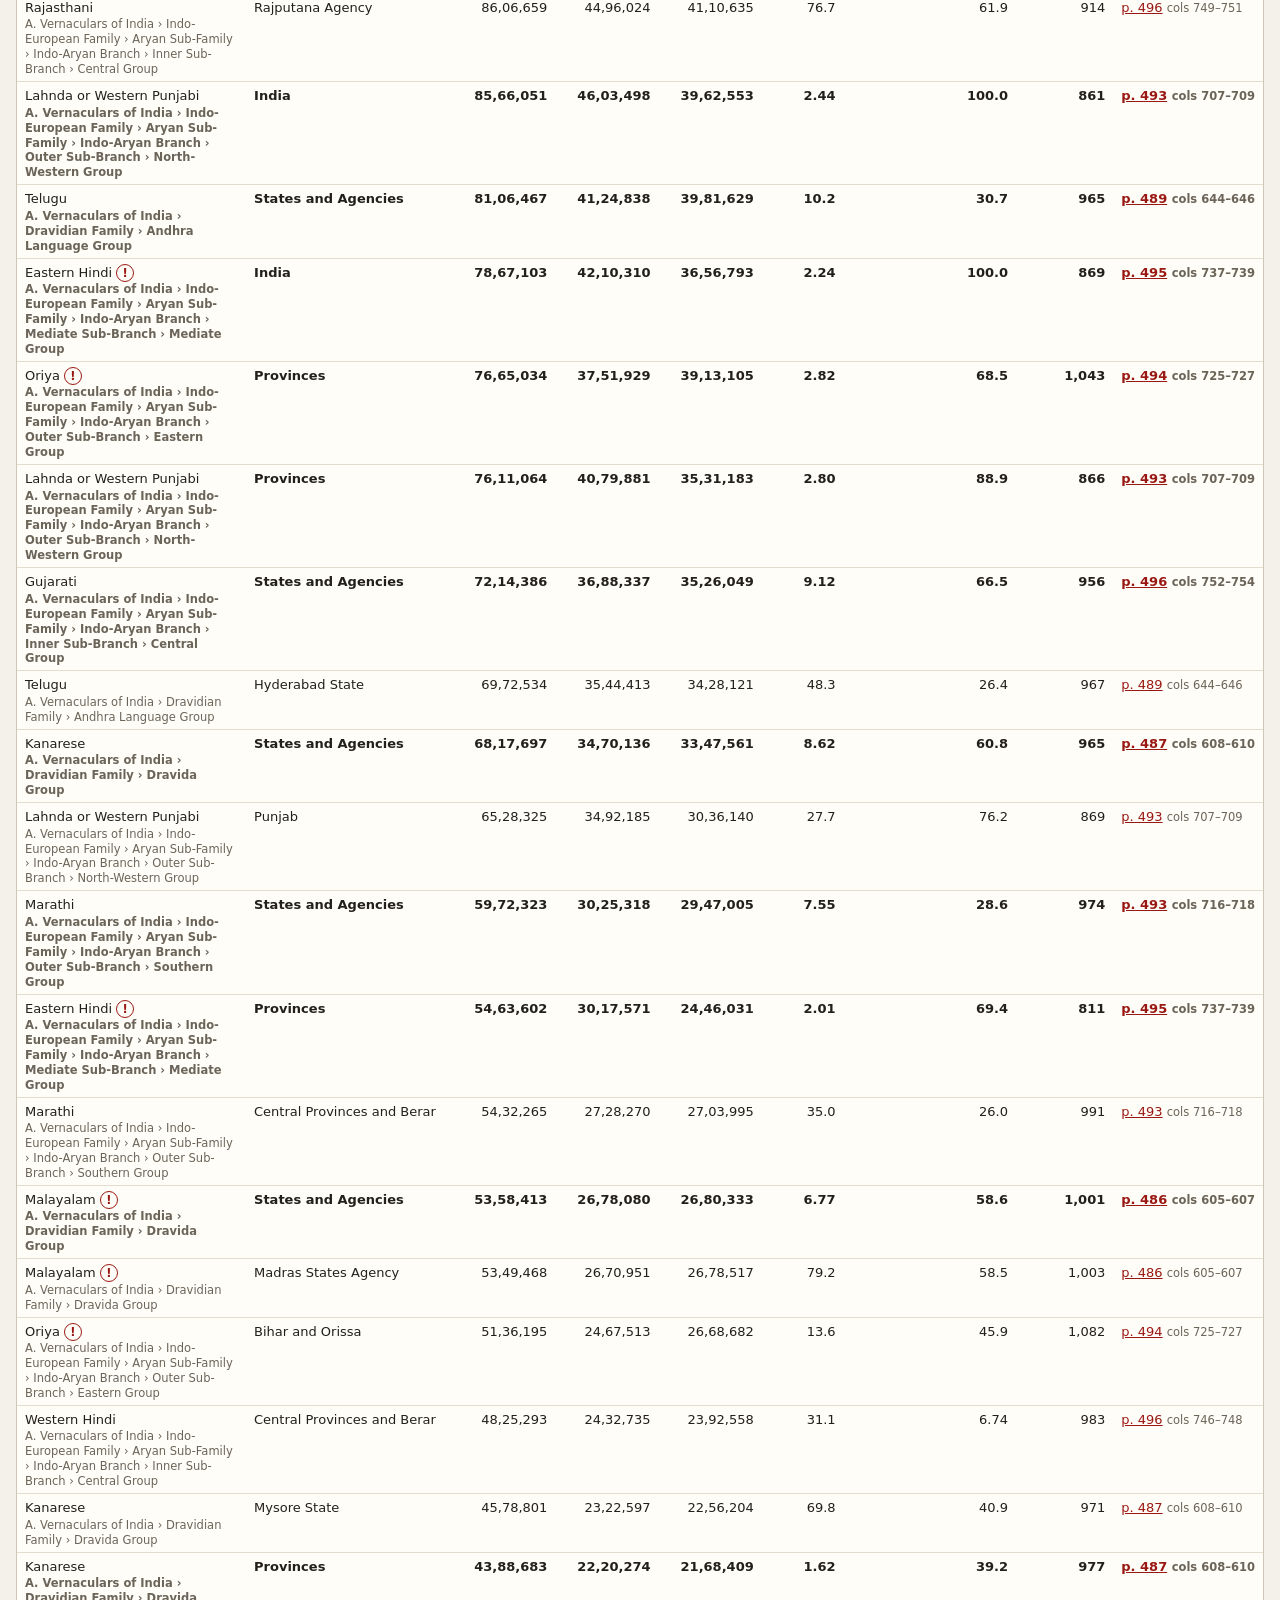
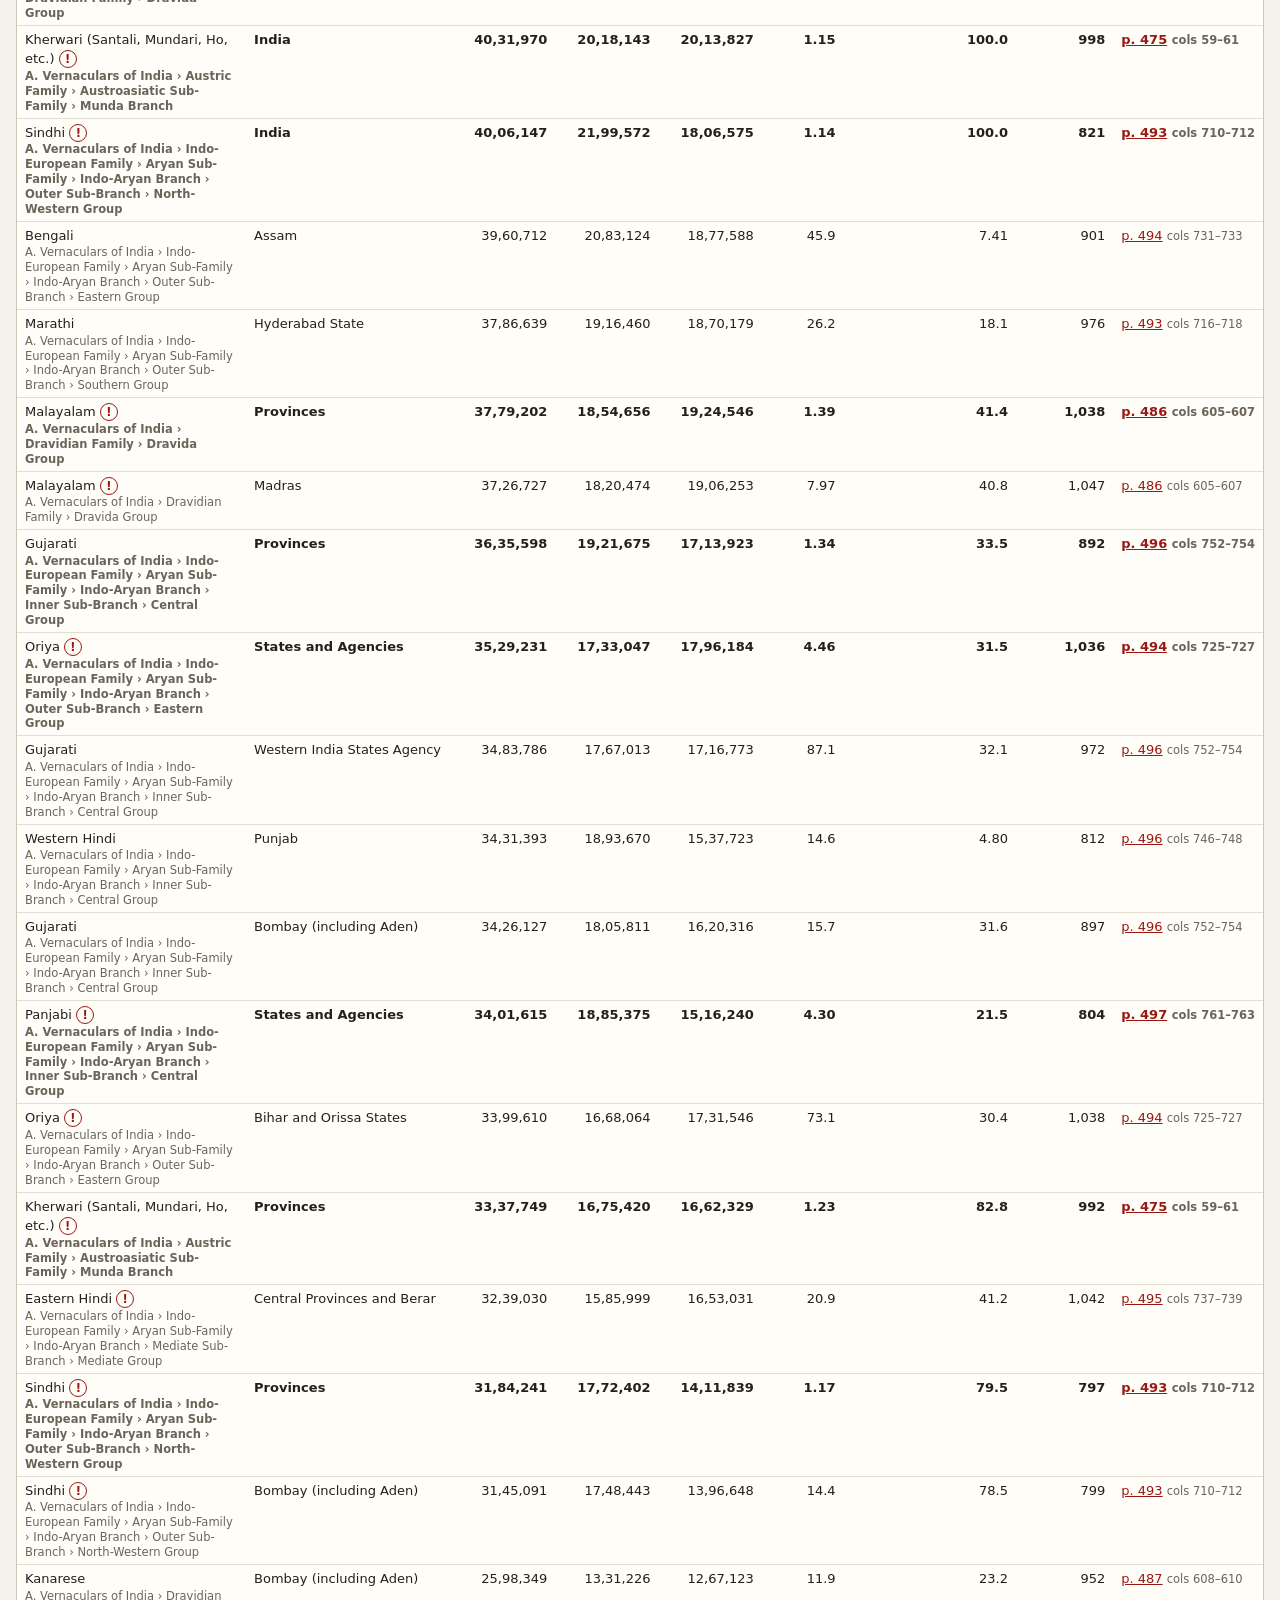
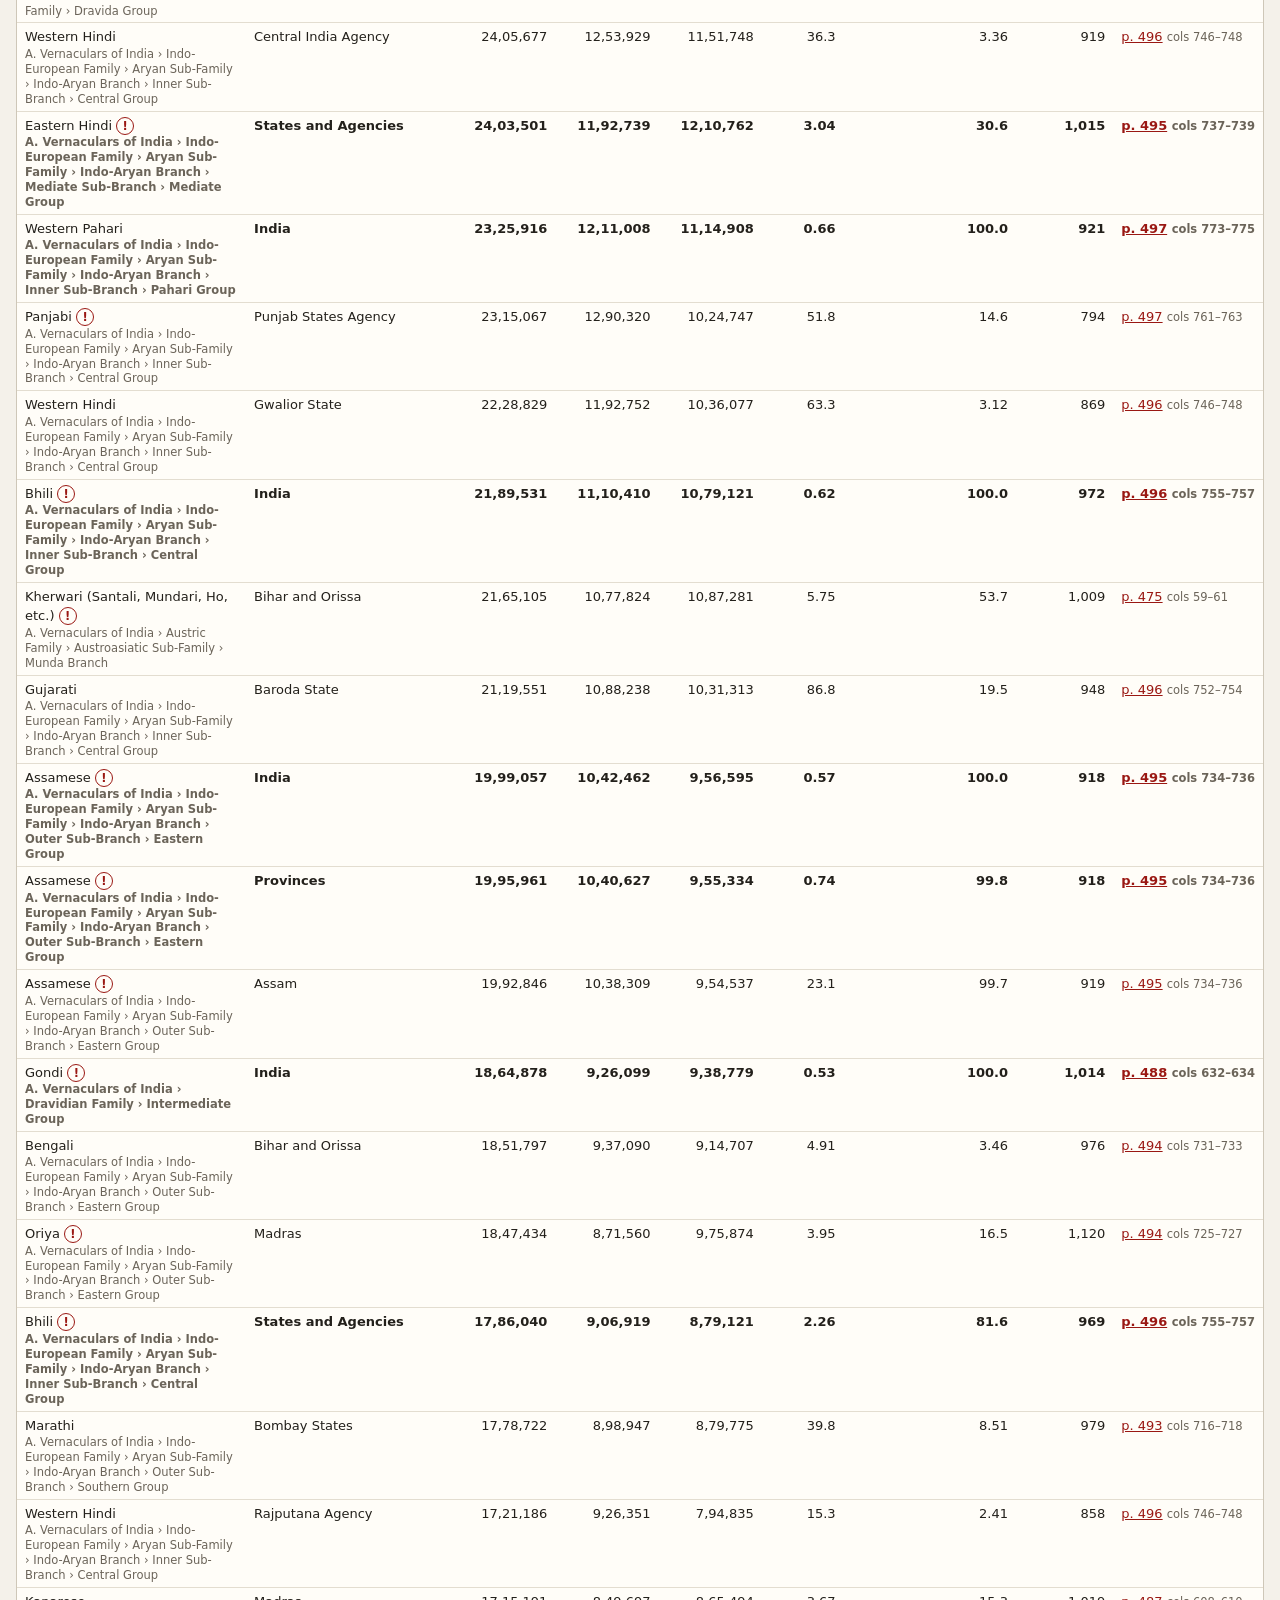
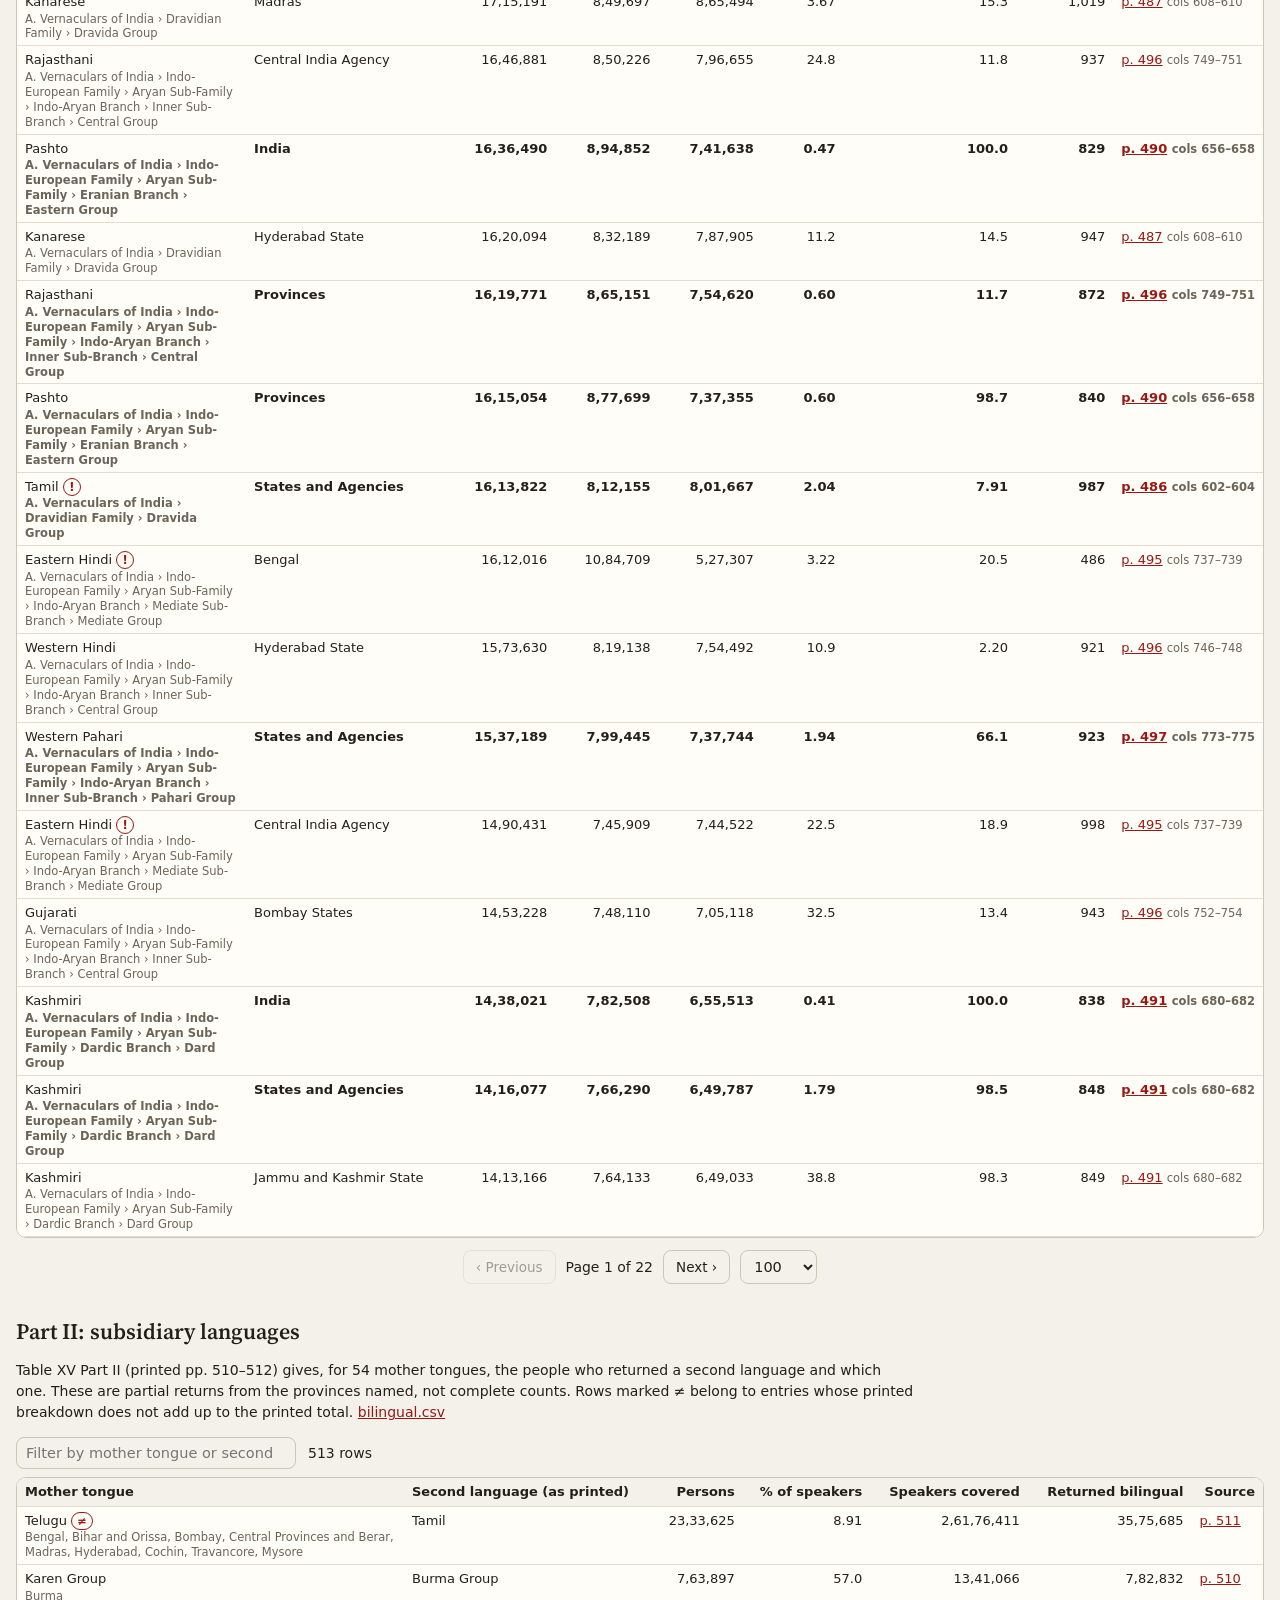
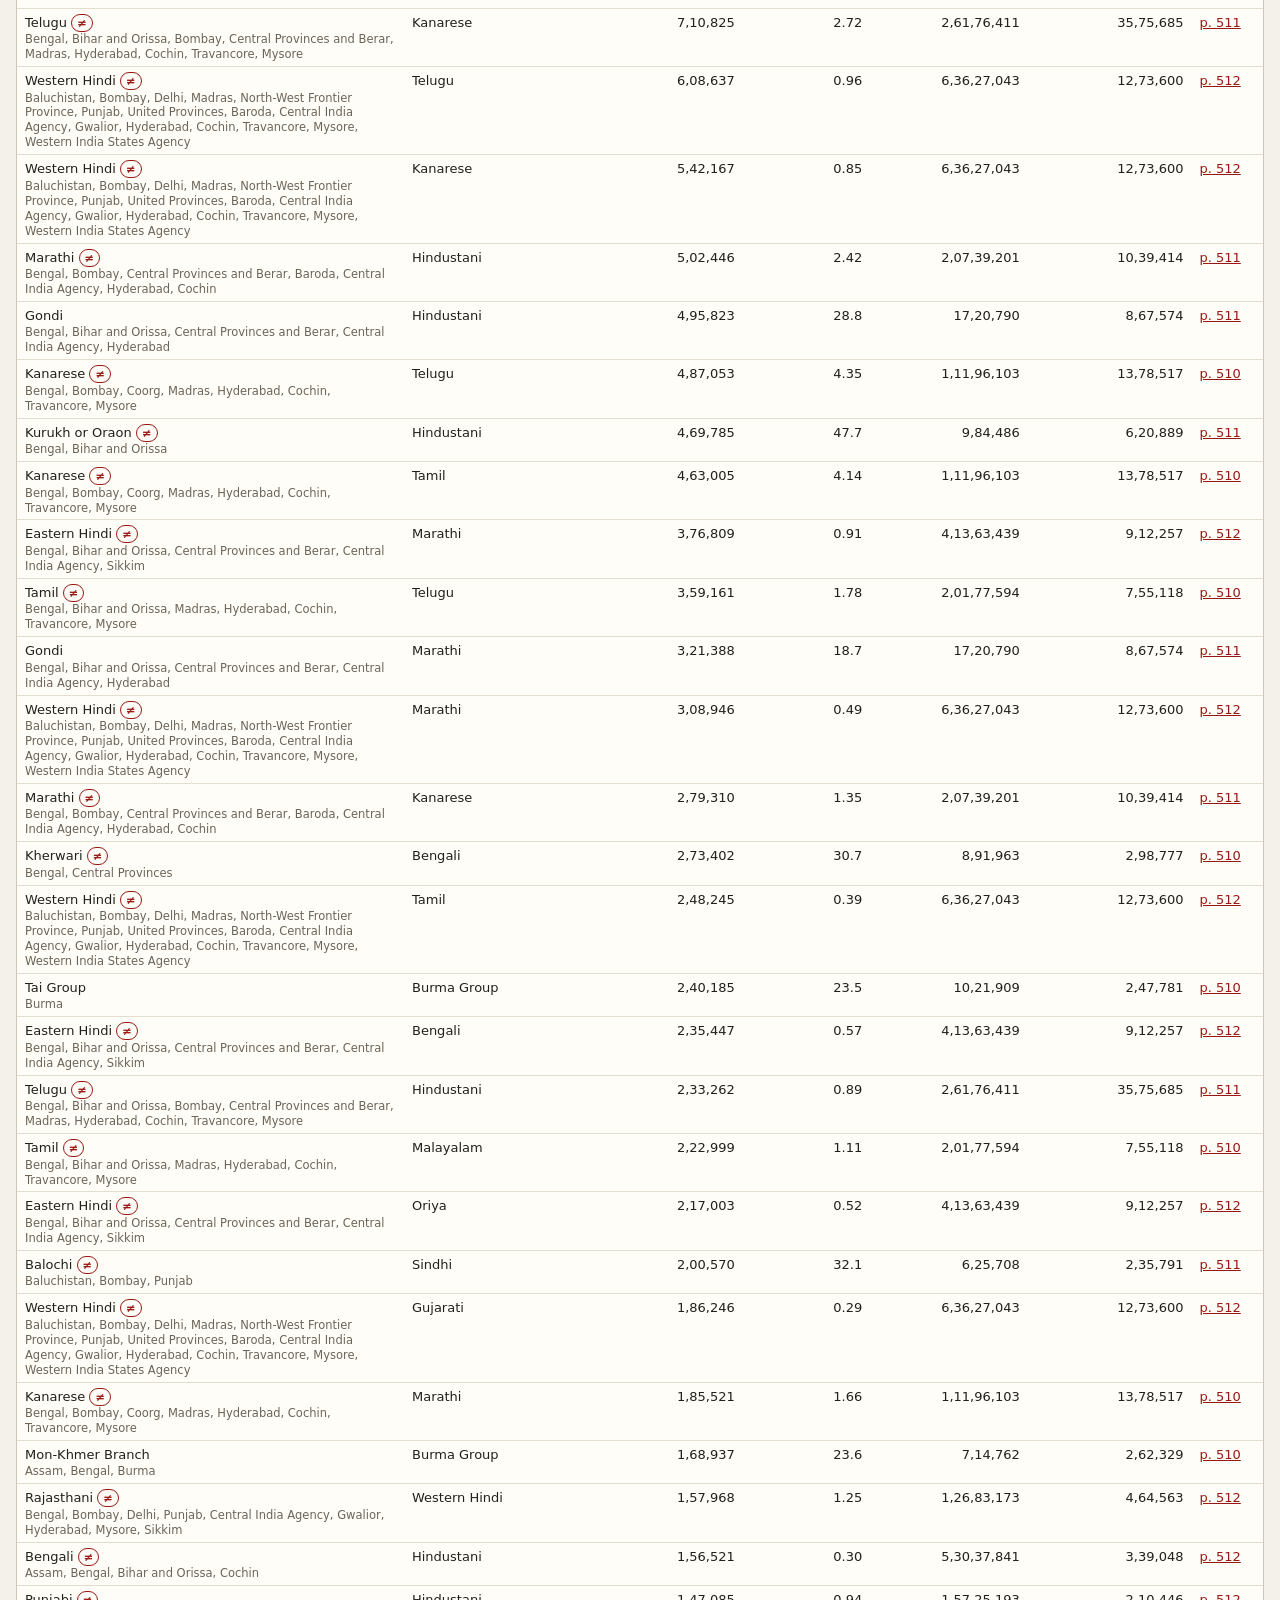
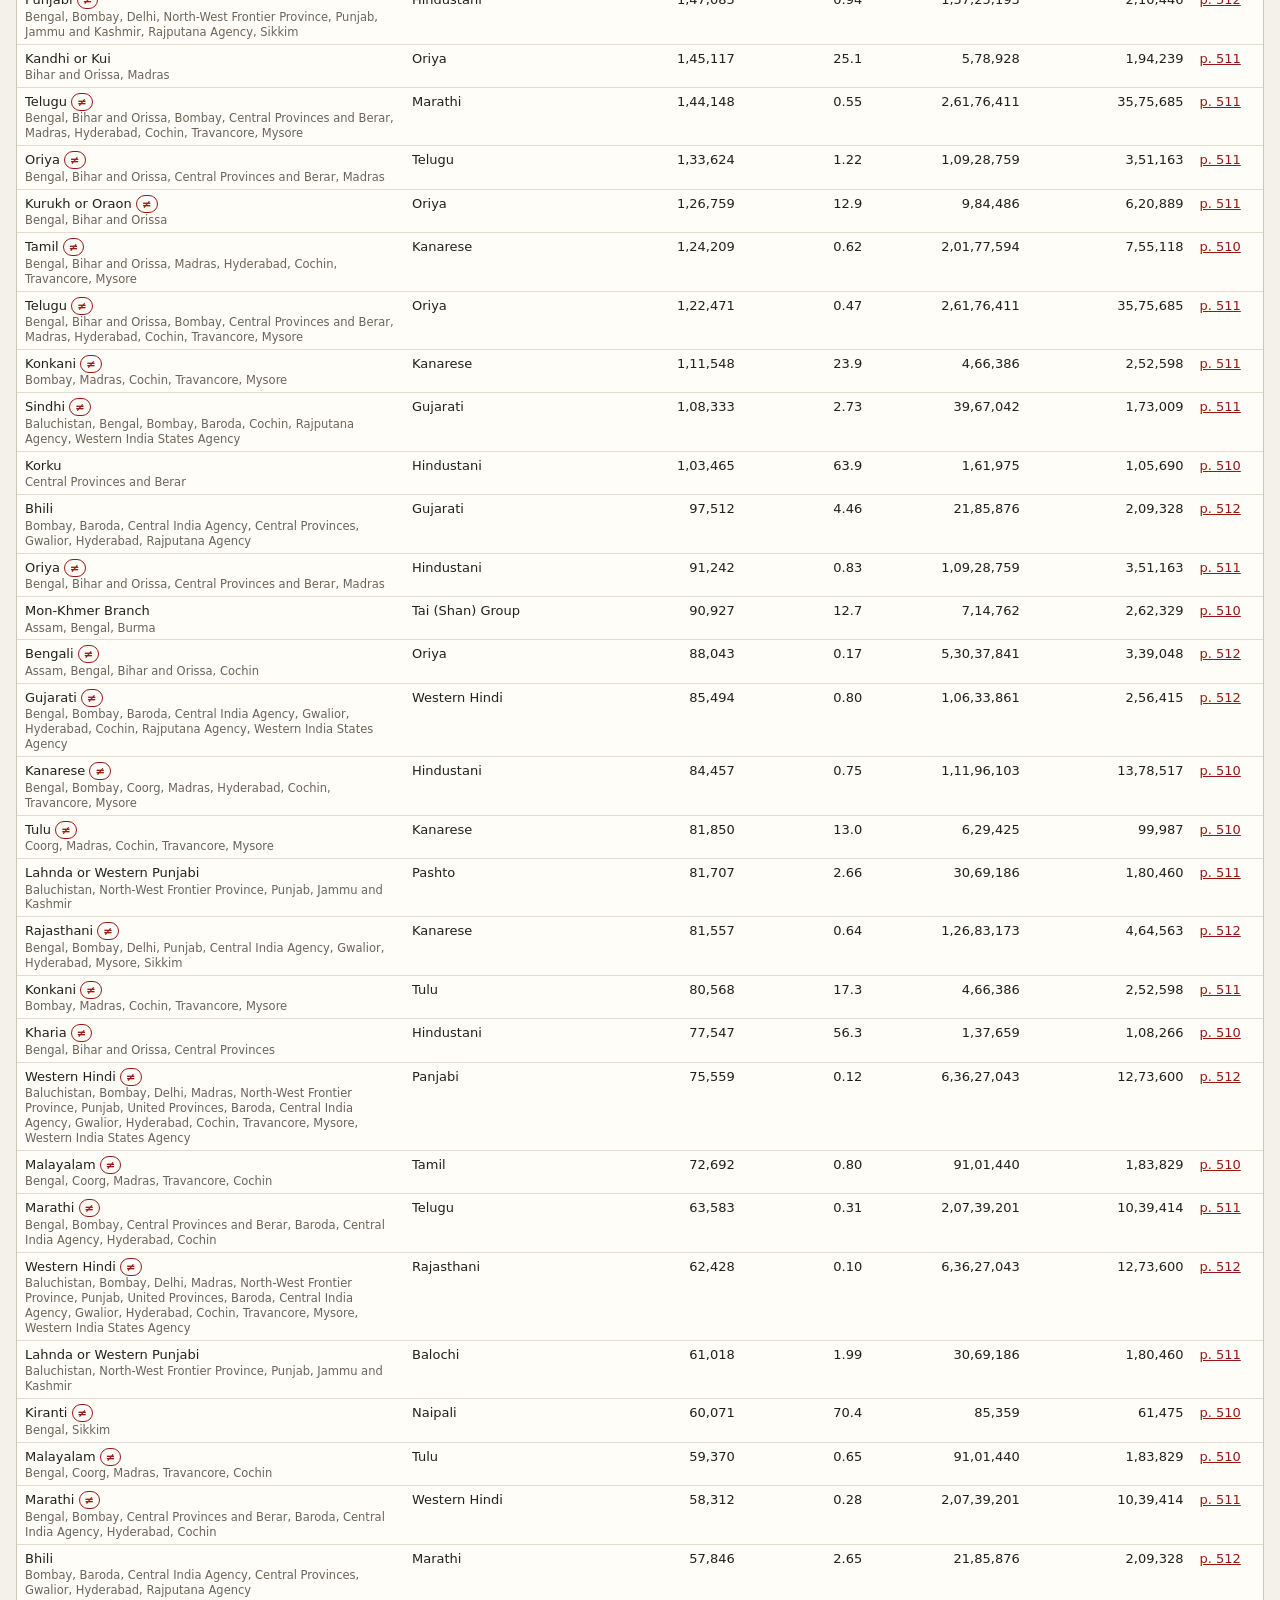
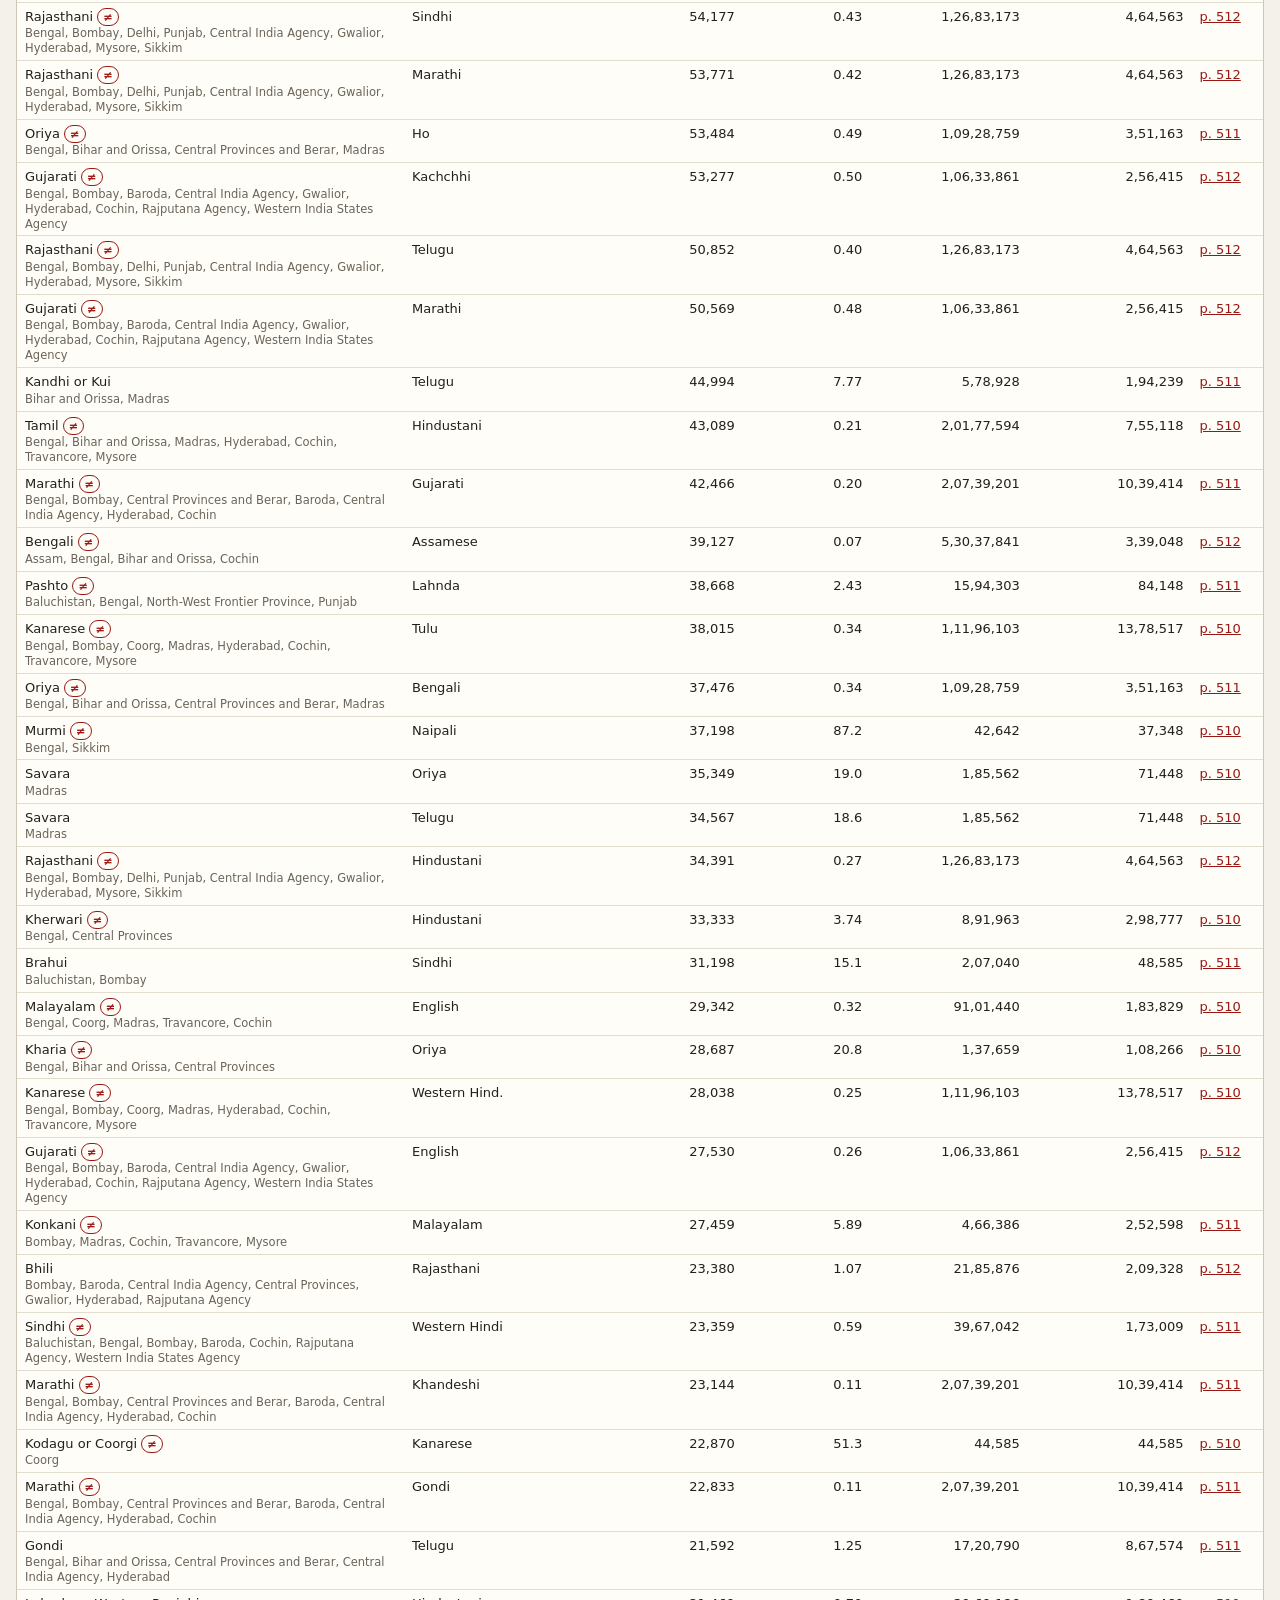
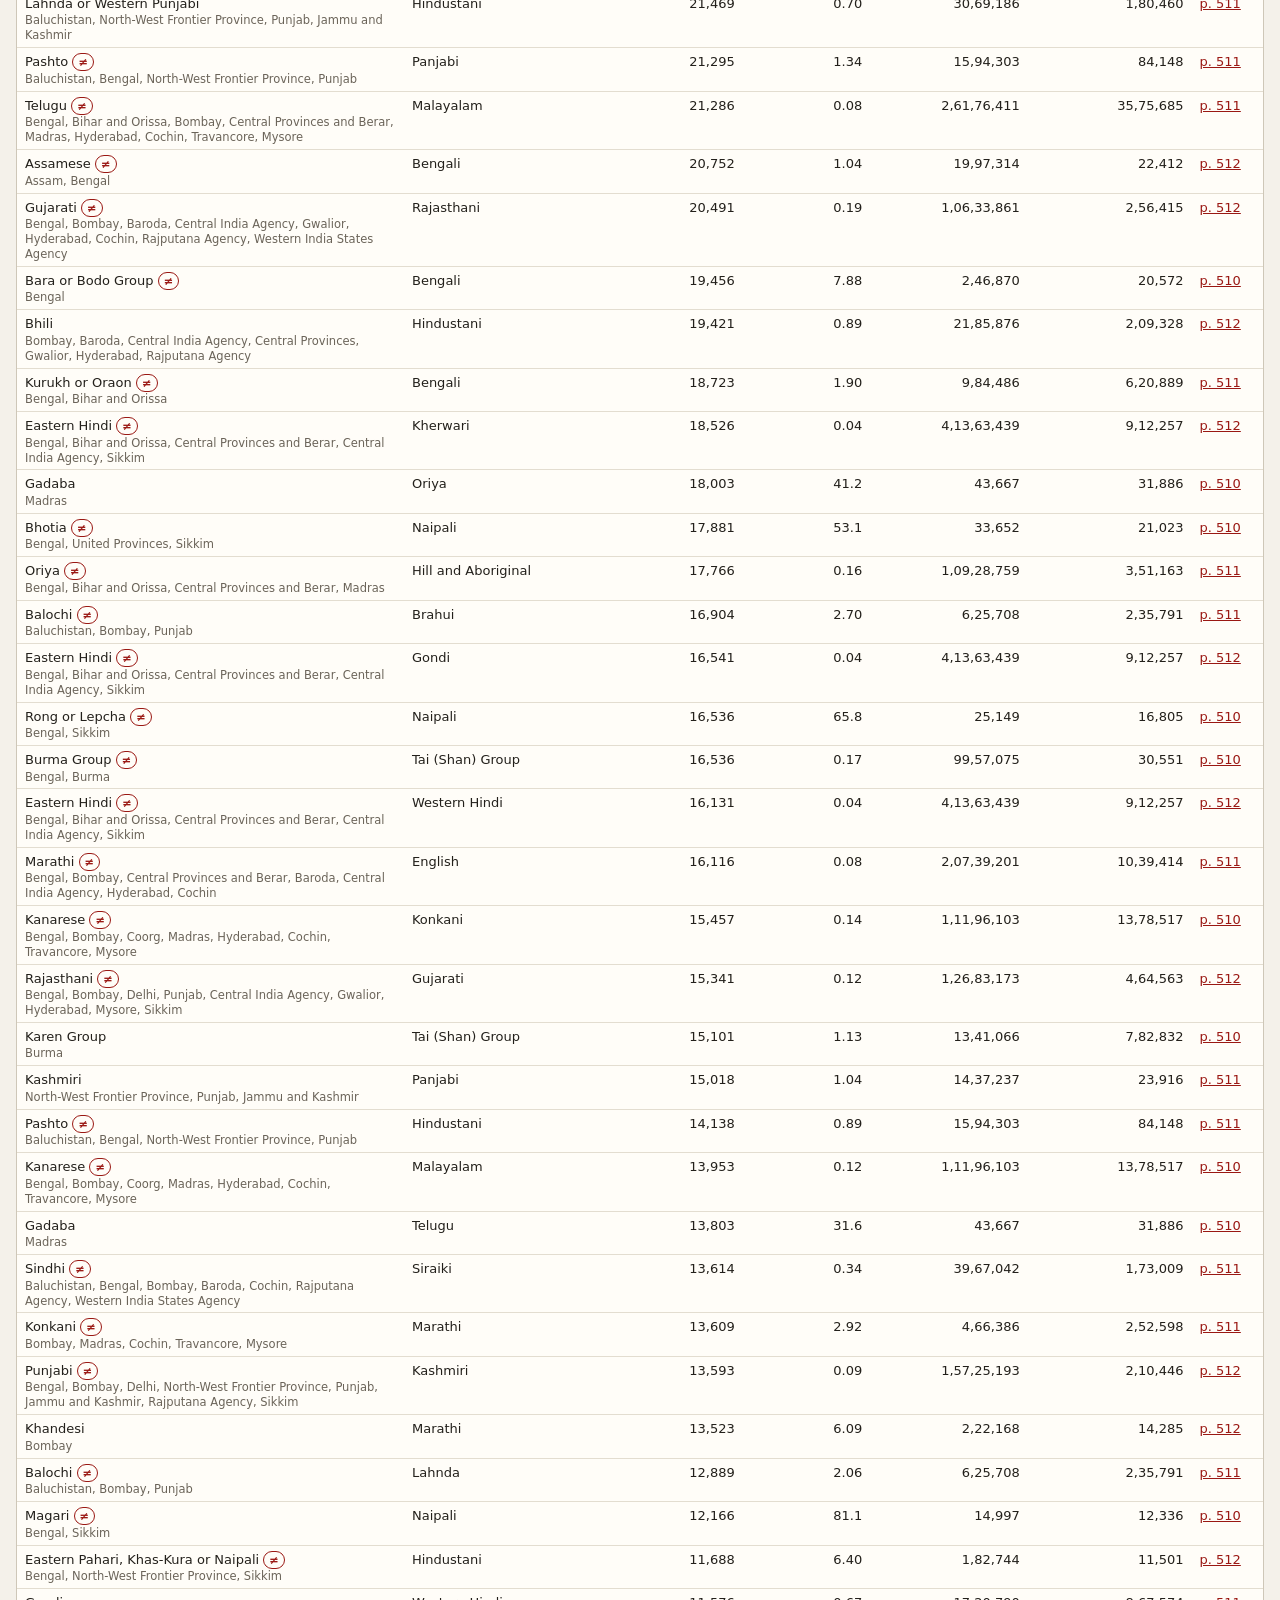
==== commit b1101aec: "Add subsidiary-language (bilingualism) data from Table XV Part II Hand transcription of Census of In" ====
--- a/data.html
+++ b/data.html
@@ -96,6 +96,18 @@
 
   <section id="note-panel" hidden></section>
 
+  <section class="bil-browse" id="part2">
+    <h2>Part II: subsidiary languages</h2>
+    <p>Table XV Part II (printed pp. 510–512) gives, for 54 mother tongues, the people who returned a second language and which one. These are partial returns from the provinces named, not complete counts. Rows marked ≠ belong to entries whose printed breakdown does not add up to the printed total. <a href="data/bilingual.csv">bilingual.csv</a></p>
+    <div class="toolbar"><input id="q2" type="search" placeholder="Filter by mother tongue or second language…" autocomplete="off" spellcheck="false"><span id="count2"></span></div>
+    <div class="tbl-wrap">
+      <table class="data browse-table" id="t2">
+        <thead><tr><th scope="col">Mother tongue</th><th scope="col">Second language (as printed)</th><th scope="col">Persons</th><th scope="col">% of speakers</th><th scope="col">Speakers covered</th><th scope="col">Returned bilingual</th><th scope="col">Source</th></tr></thead>
+        <tbody id="rows2"></tbody>
+      </table>
+    </div>
+  </section>
+
   <section class="pages-list">
     <h2>The printed pages</h2>
     <p>Table XV Part I runs across 38 printed pages (pp. 472–509; scan leaves 477–514). Each link opens the page on the Internet Archive. The transcription files for each page are in <a href="https://github.com/kmlawson/playground-india-language/tree/main/source/transcribed">source/transcribed/</a>.</p>
@@ -104,6 +116,7 @@
 </main>
 
 <script src="data/census.js"></script>
+<script src="data/bilingual.js"></script>
 <script src="browse.js"></script>
 </body>
 </html>
--- a/styles.css
+++ b/styles.css
@@ -313,3 +313,27 @@
 @media (max-width: 600px) { #filters .f { flex-basis: 100%; } }
 #area-table { font: 13.5px/1.5 var(--sans); margin: 8px 0 16px; }
 #area-table table { max-width: 560px; }
+.unit, .neigh, .extra, .over-hatch { fill-rule: evenodd; }
+
+/* ------------------------------------------------------------ second languages */
+.bil-area { fill: none; stroke: var(--ink); stroke-width: 1.6; stroke-dasharray: 4 3; vector-effect: non-scaling-stroke; pointer-events: none; }
+#legend .sw.dash { border: 1.6px dashed var(--ink); background: transparent; }
+.bil-block { margin-top: 10px; padding-top: 8px; border-top: 1px dashed var(--line); }
+.bil-block.inline { border-top: 0; margin-top: 0; padding: 4px 0 8px; }
+.bars .fill.alt { background: var(--s2); }
+.bars li.static { cursor: default; }
+.bars li.static:hover { background: none; }
+.bars li.detail { display: block; cursor: default; padding: 2px 4px 10px 12px; }
+.bars li.detail:hover { background: none; }
+.flag-s { color: var(--accent); font-weight: 600; }
+#bilingual { max-width: 1280px; margin: 24px auto 0; padding: 0 16px; }
+#bilingual h2 { font: 600 27px/1.2 var(--serif); margin: 16px 0 8px; }
+#bilingual h3 { font: 600 19px/1.3 var(--serif); margin: 0 0 4px; }
+.bil-head p { max-width: 880px; font: 16px/1.55 var(--serif); color: var(--ink-2); }
+.bil-grid { display: grid; grid-template-columns: repeat(auto-fit, minmax(320px, 1fr)); gap: 16px; }
+.bil-col { background: var(--panel); border: 1px solid var(--line); border-radius: 10px; padding: 12px 14px; font-size: 13.5px; min-width: 0; }
+.bil-col .seg { margin: 6px 0; }
+.bil-browse { margin-top: 32px; }
+.bil-browse h2 { font: 600 22px var(--serif); margin: 0 0 6px; }
+.bil-browse p { font-size: 14px; max-width: 900px; }
+#q2 { padding: 7px 9px; border: 1px solid var(--line); border-radius: 8px; background: var(--bg); color: var(--ink); font: 14.5px var(--sans); min-width: 280px; }
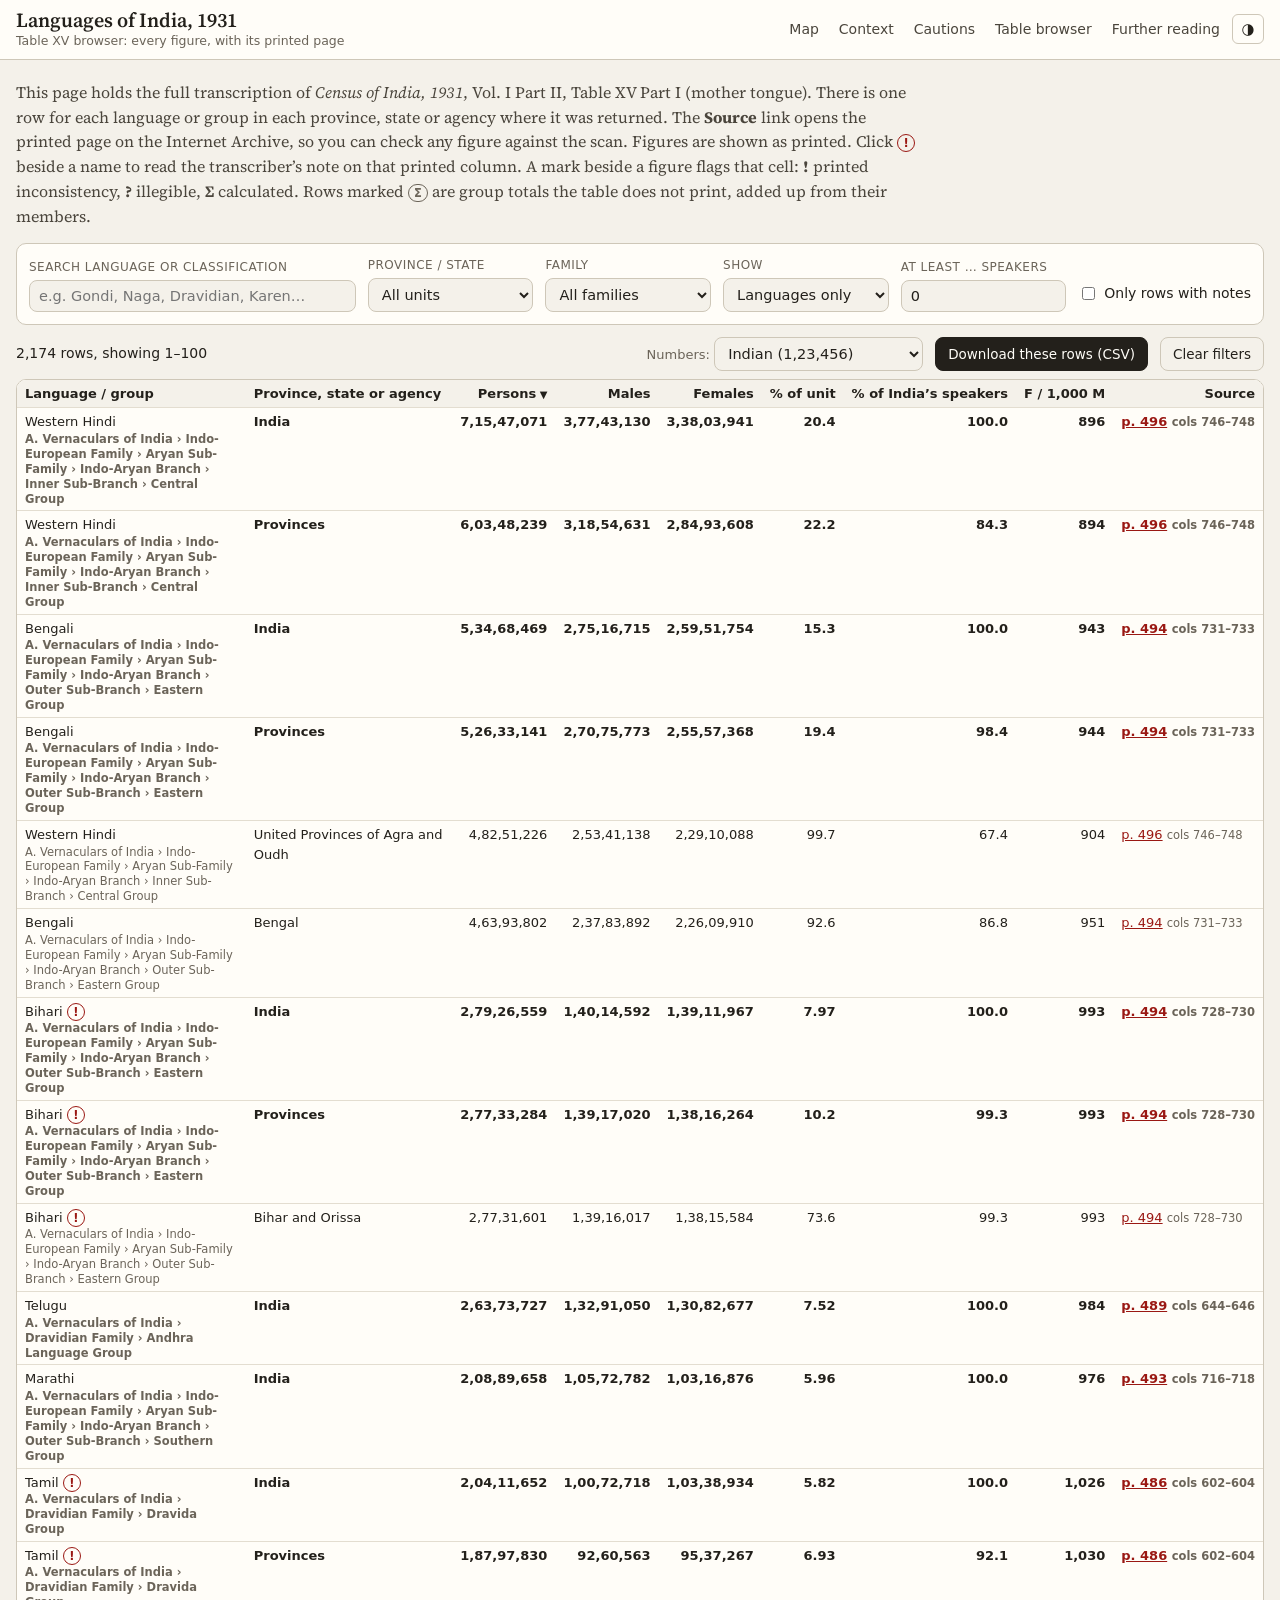
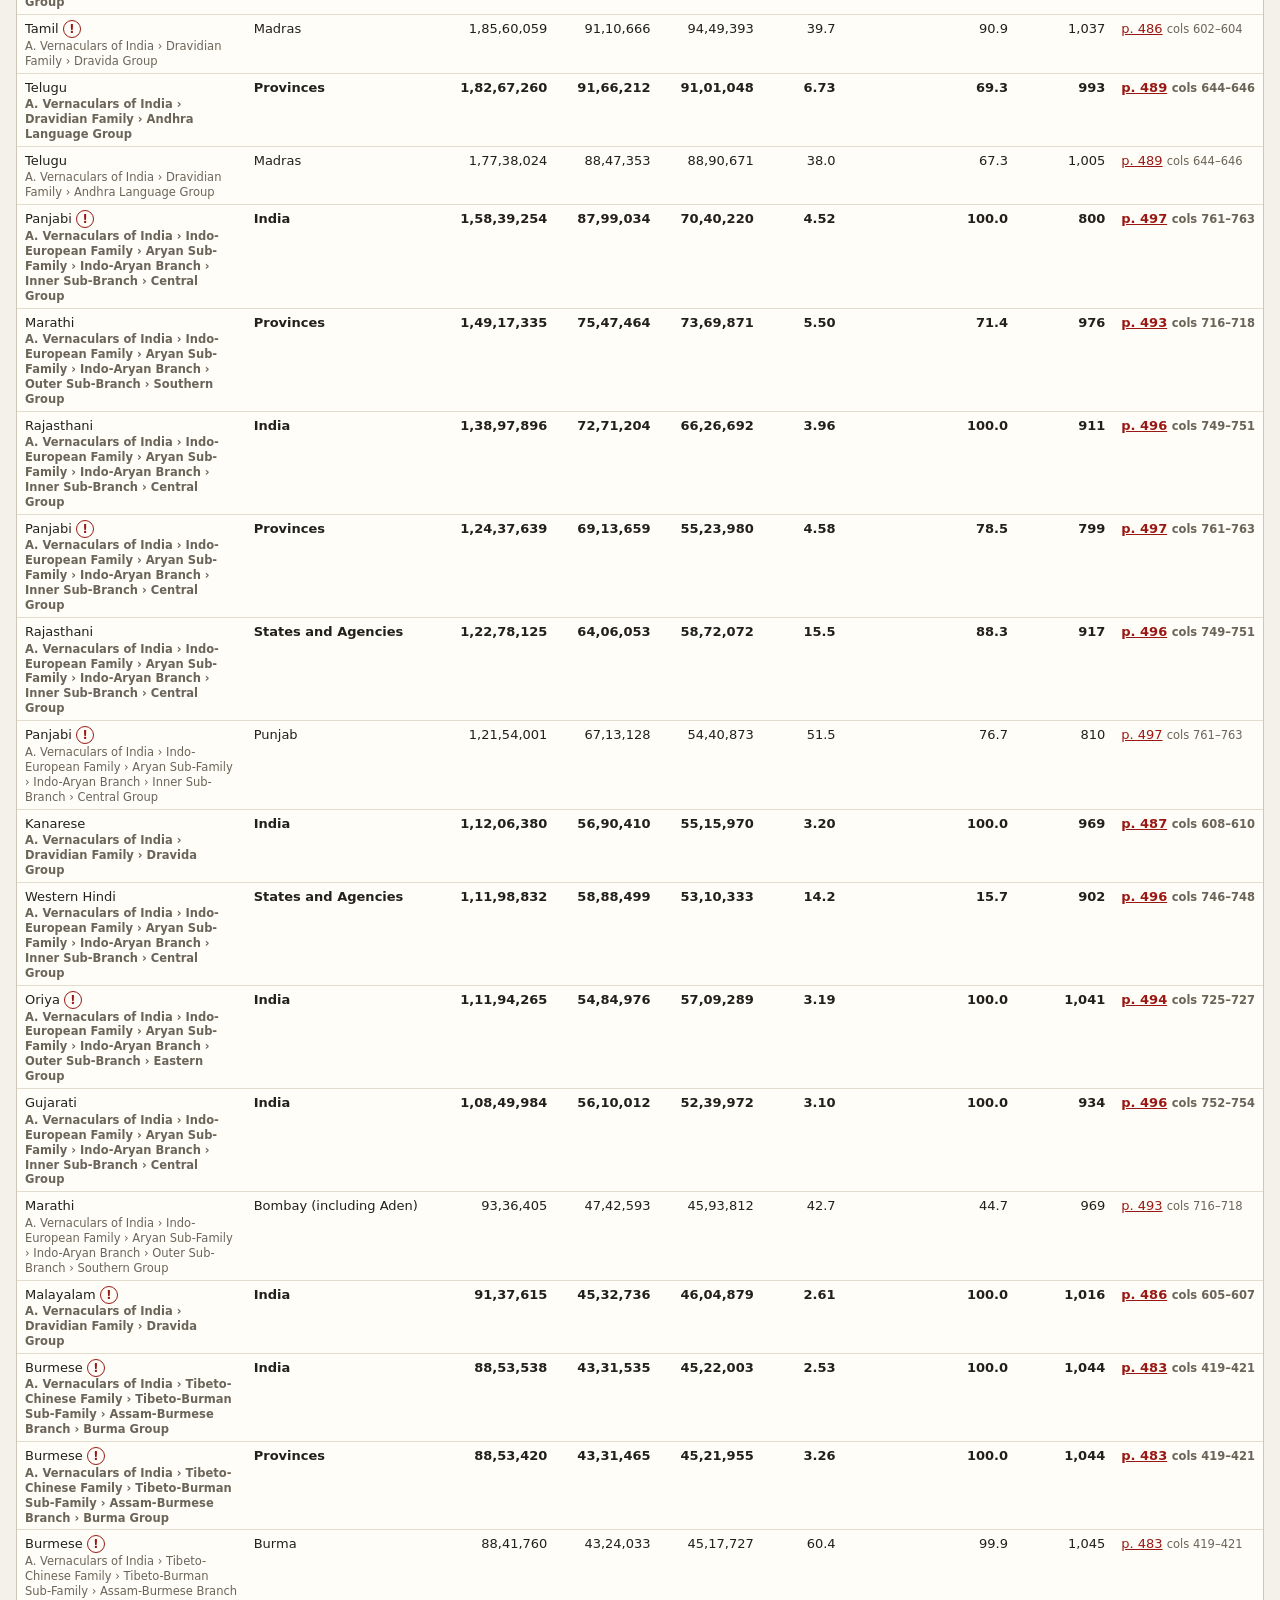
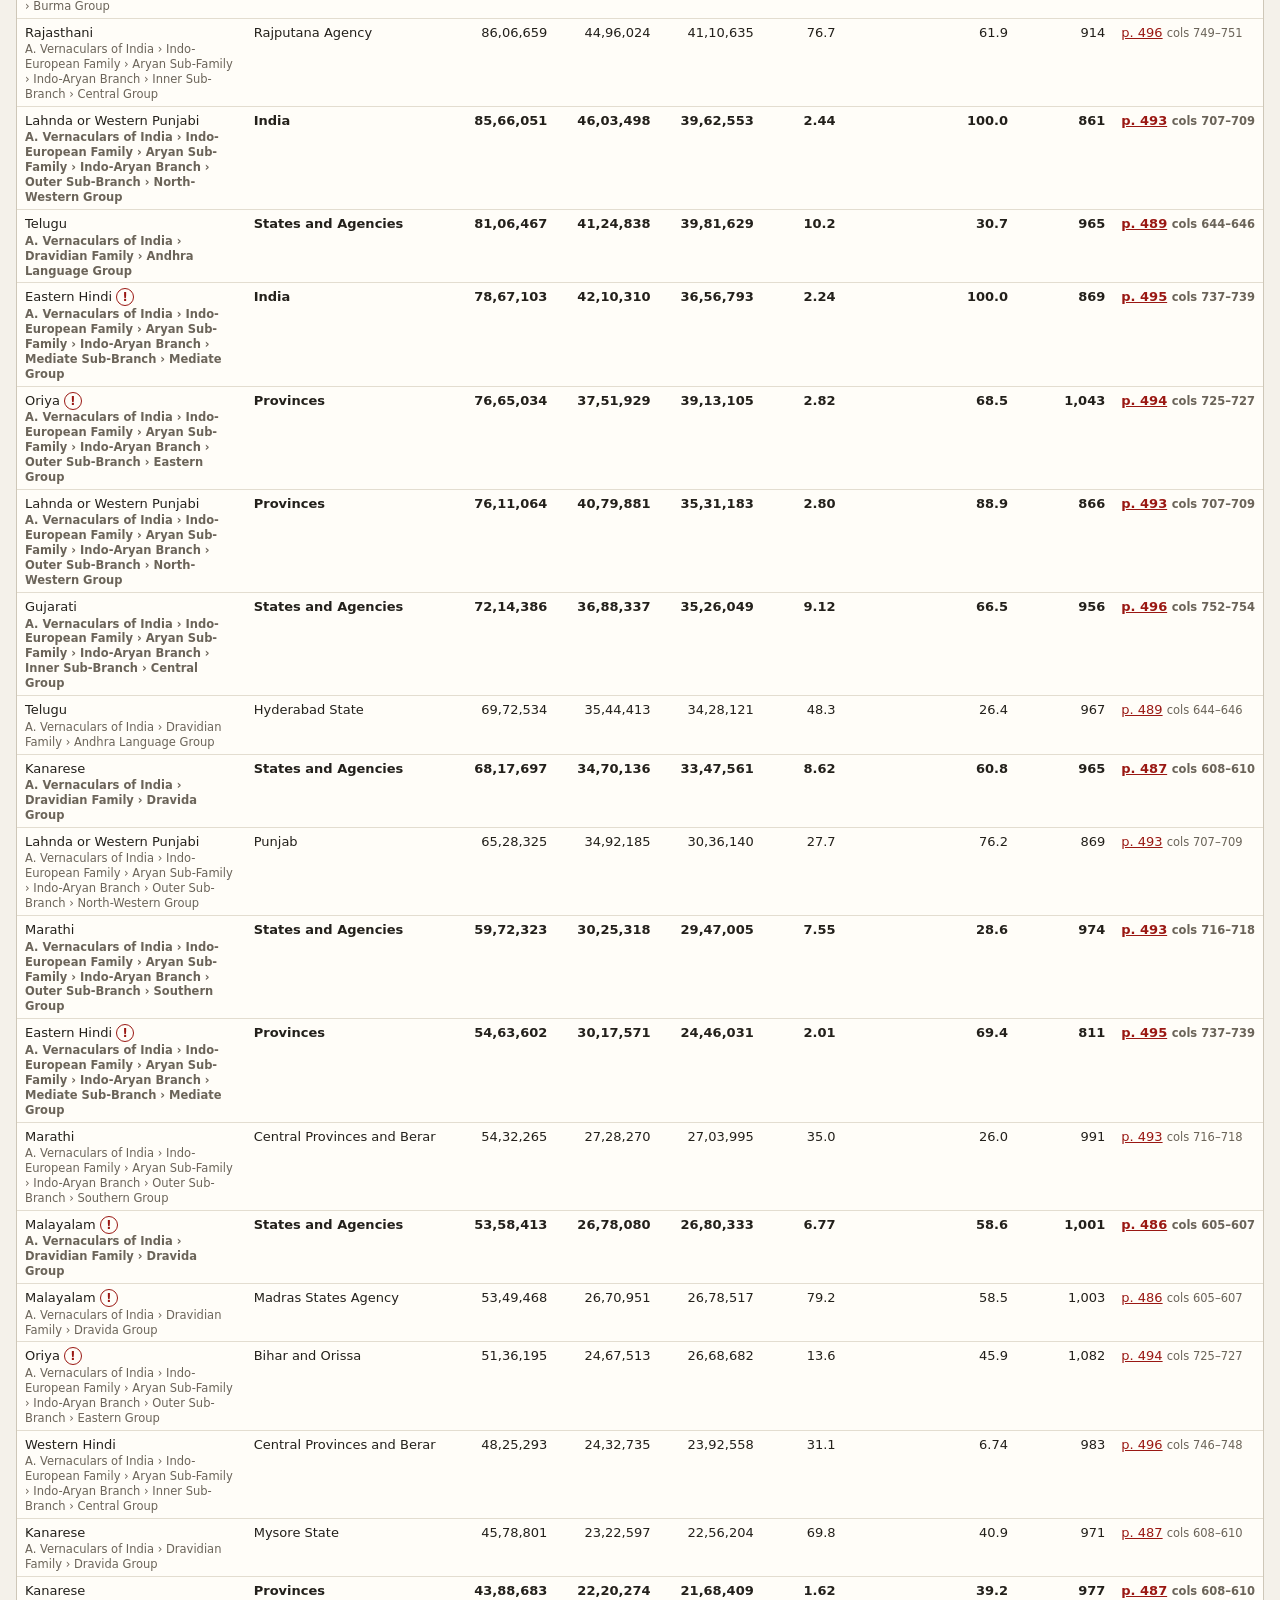
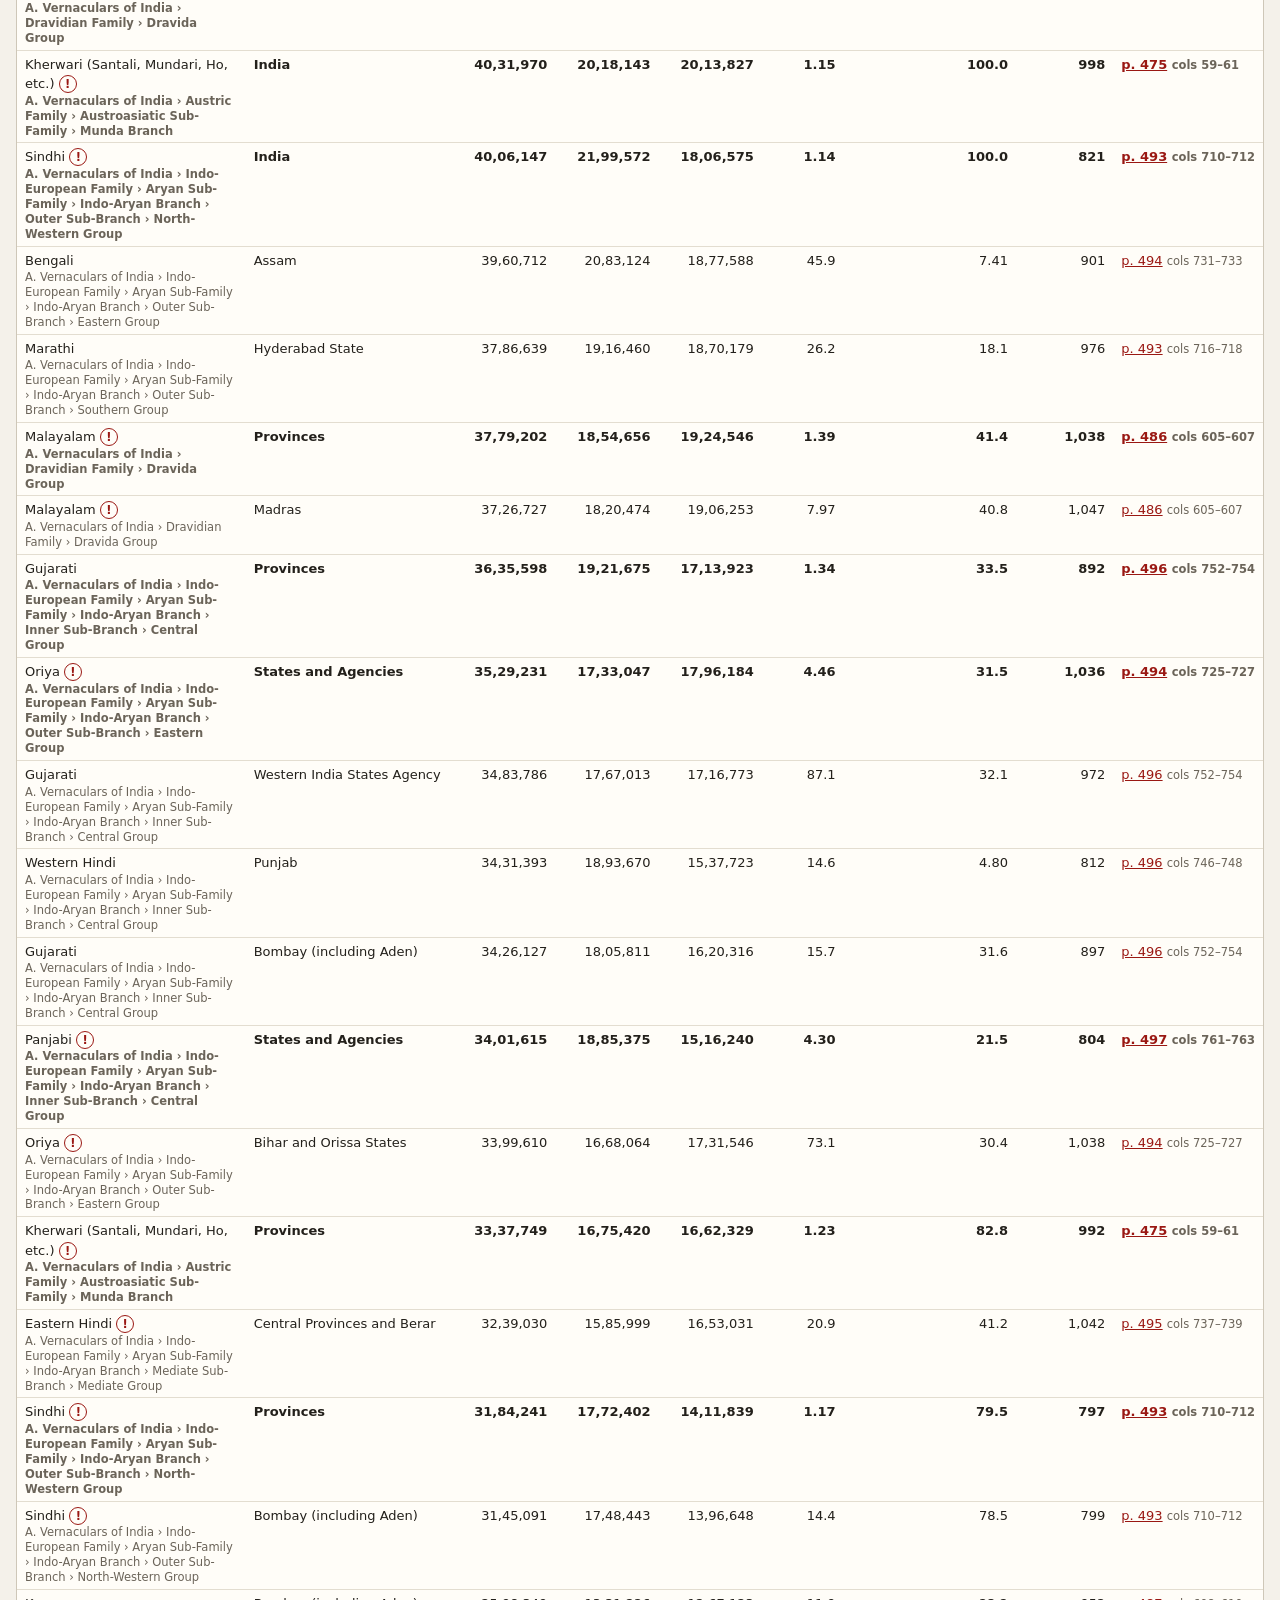
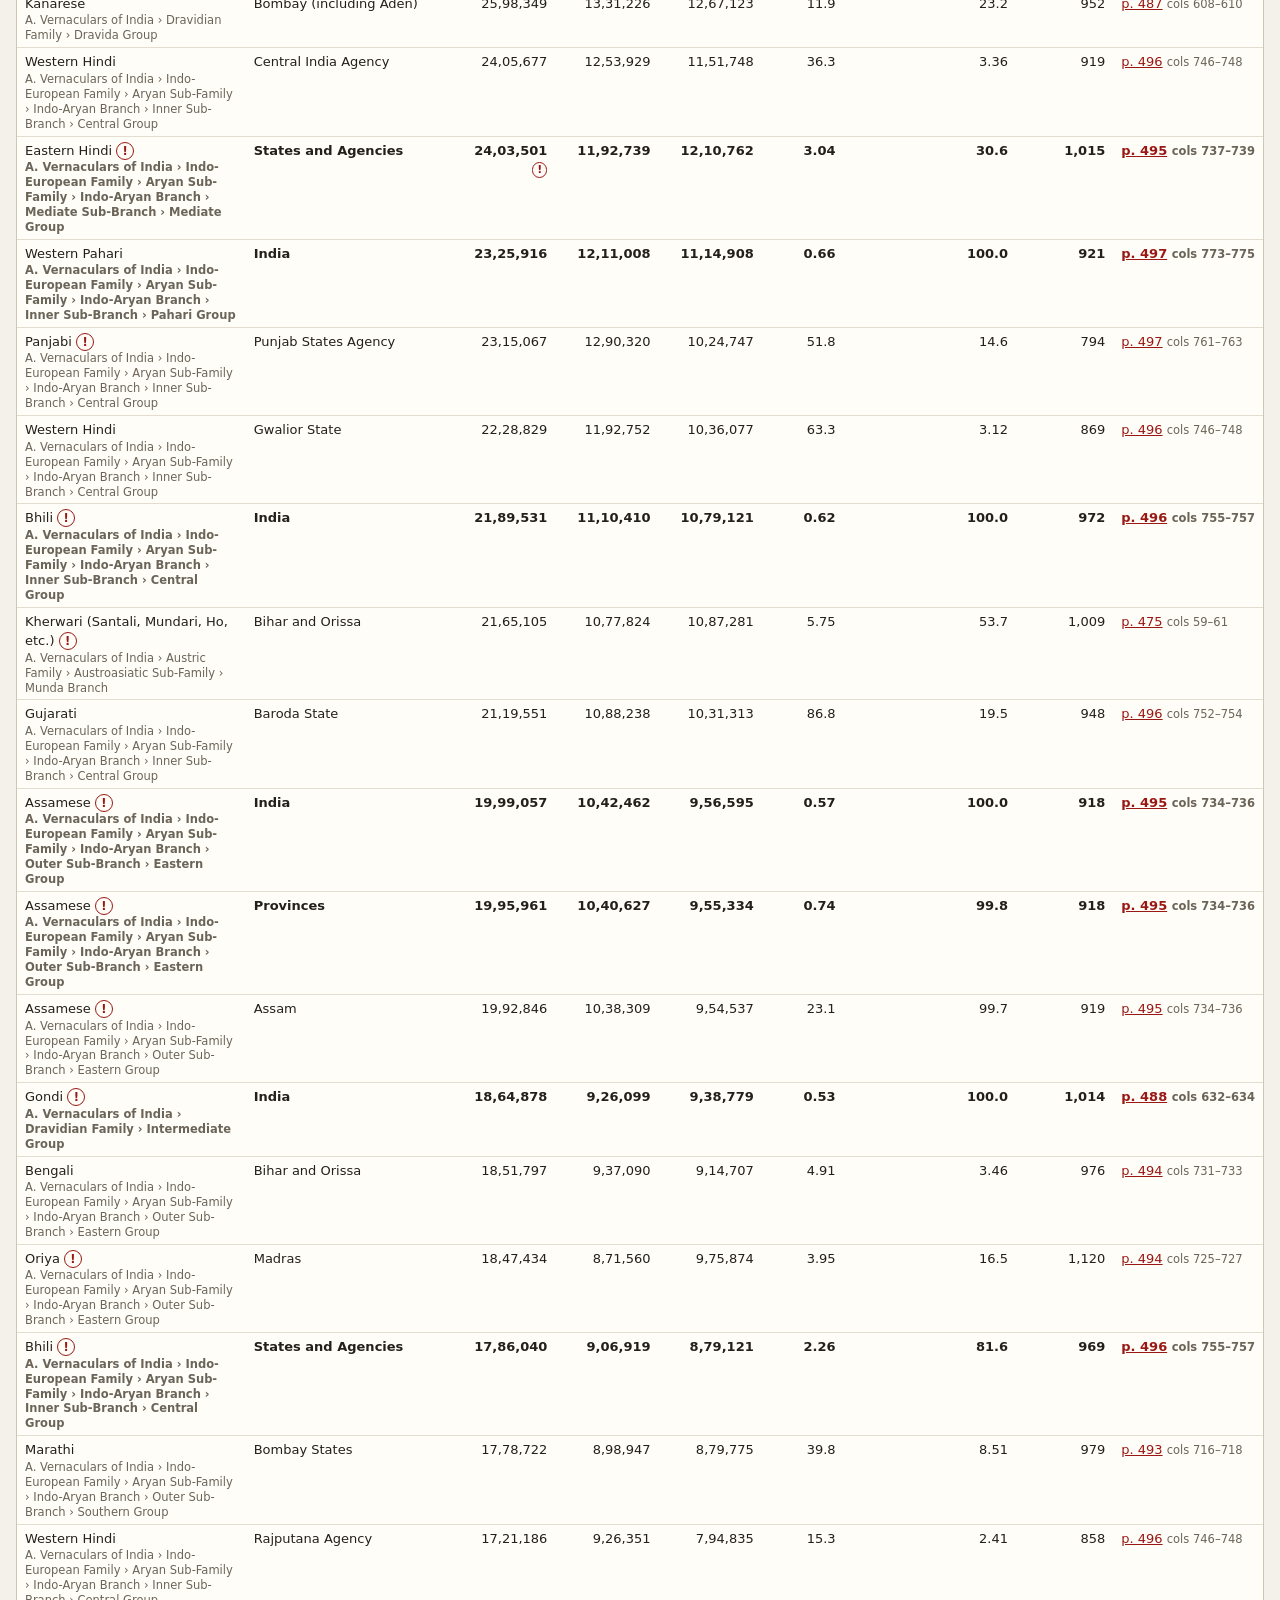
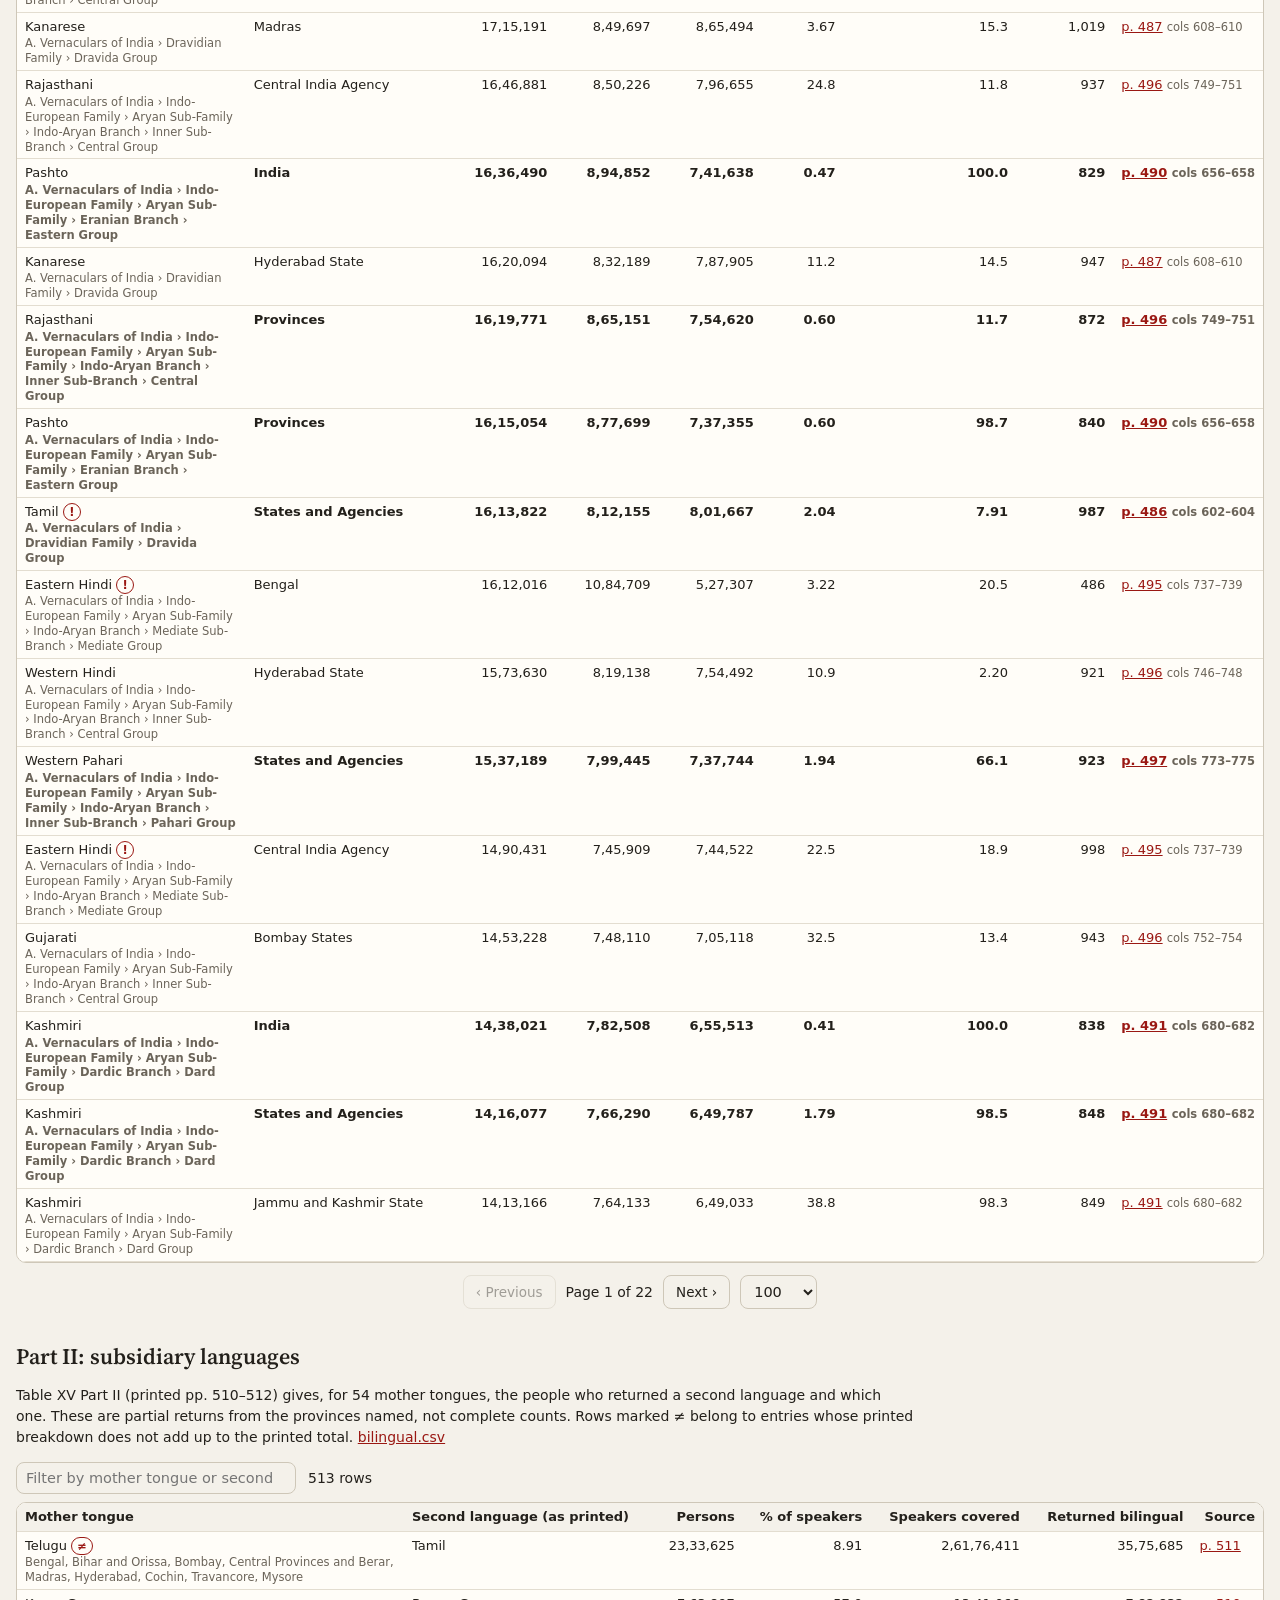
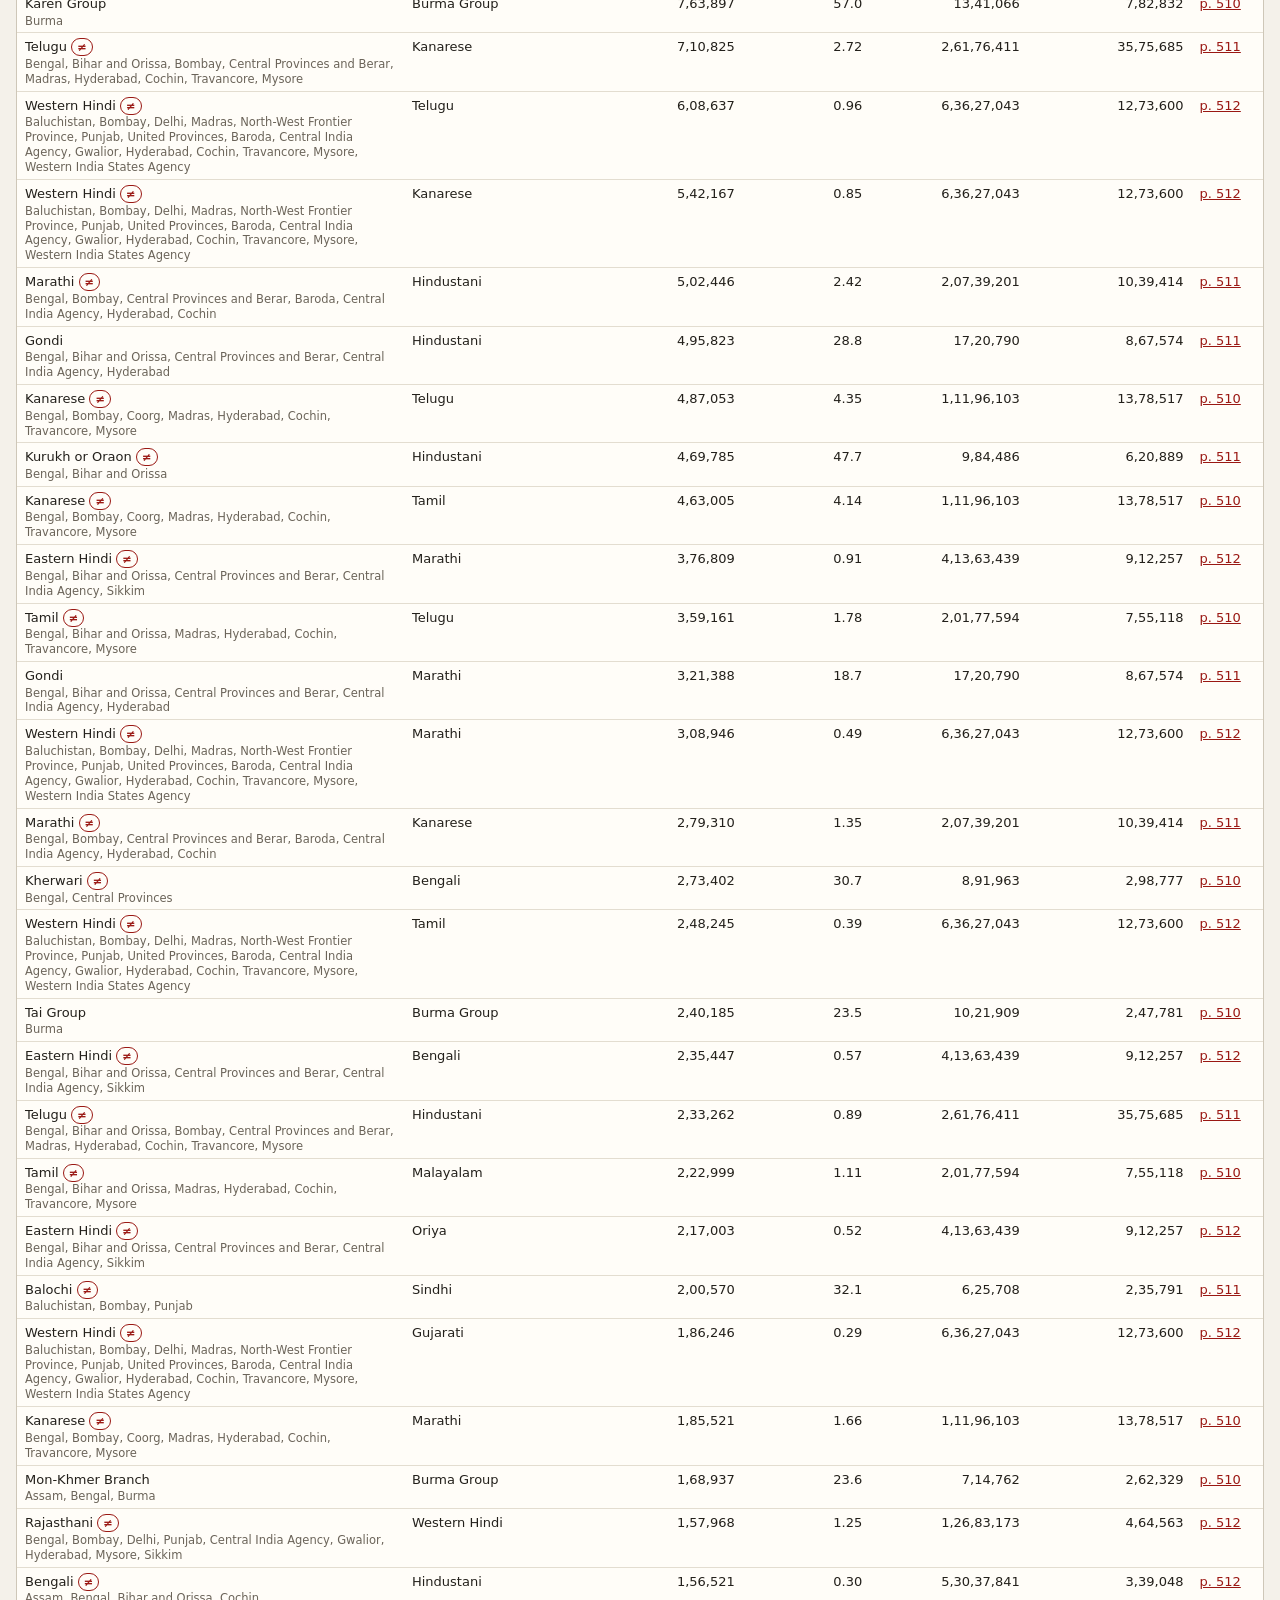
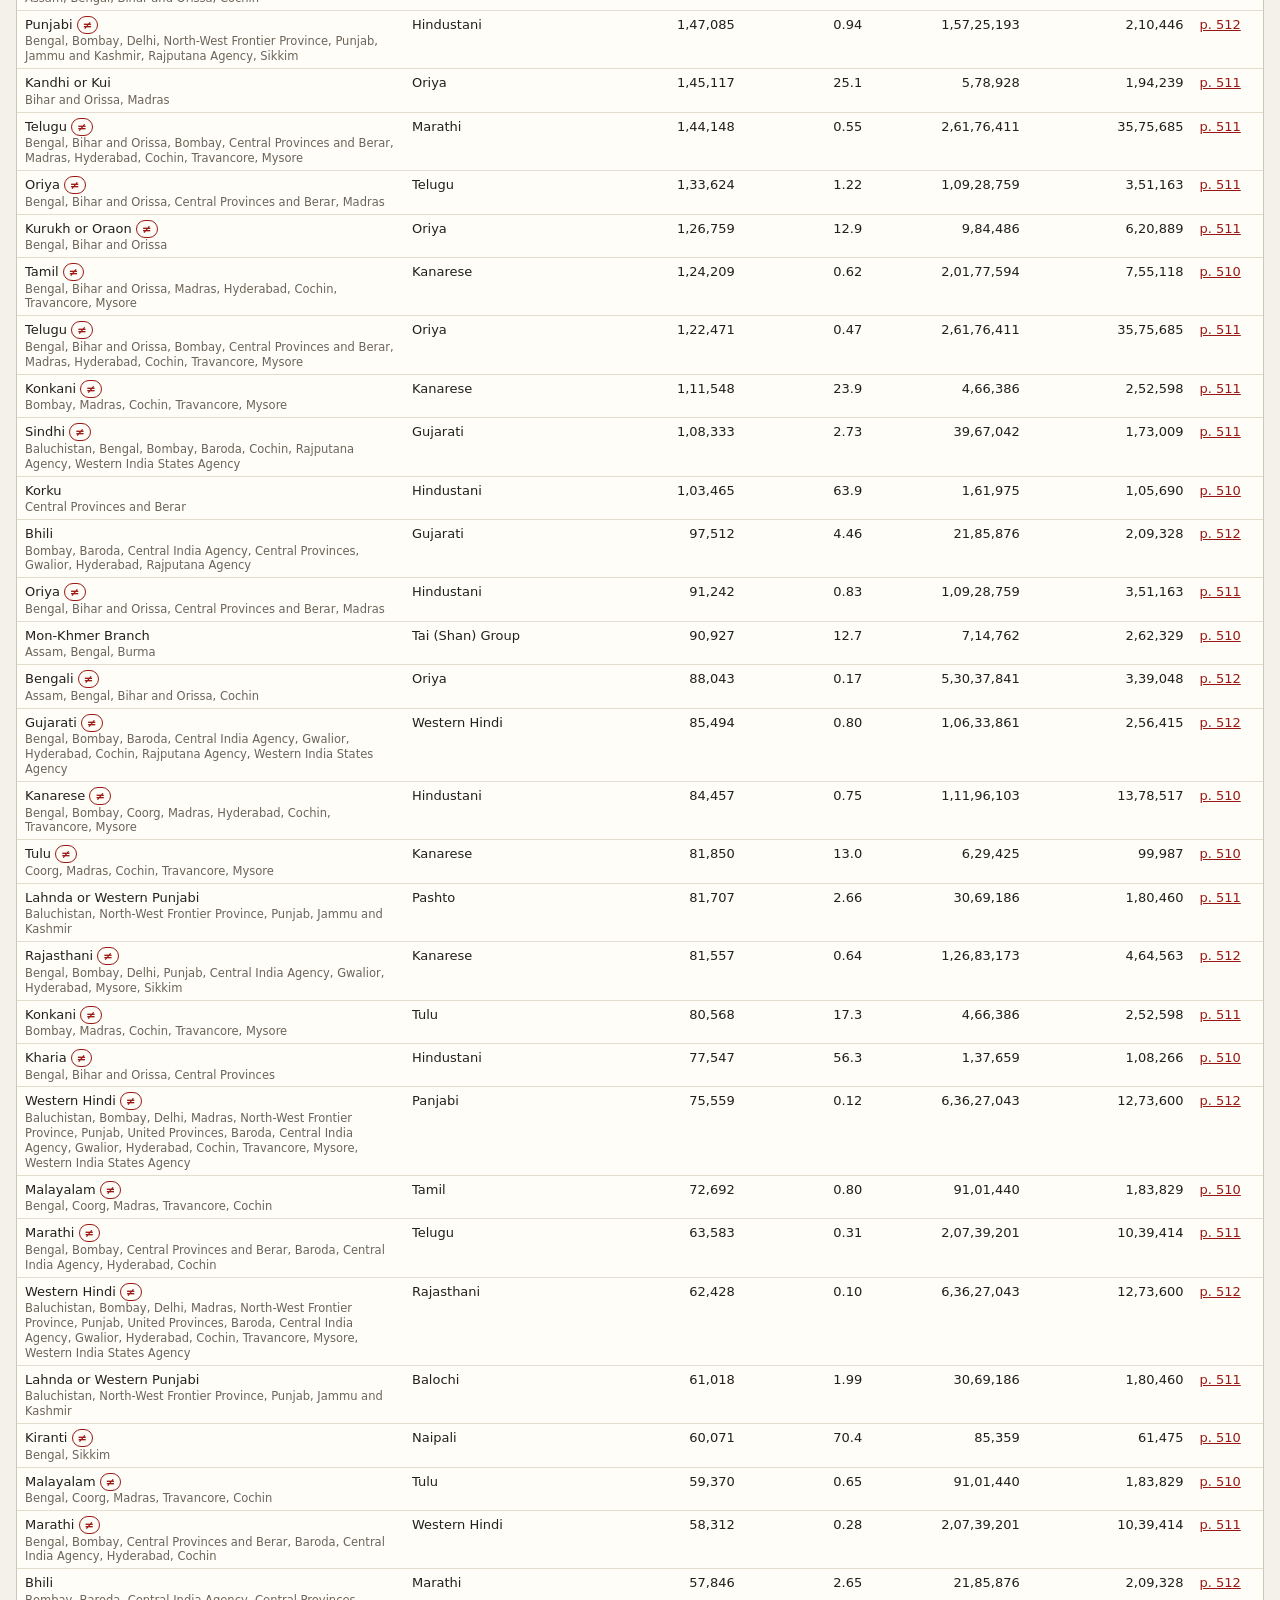
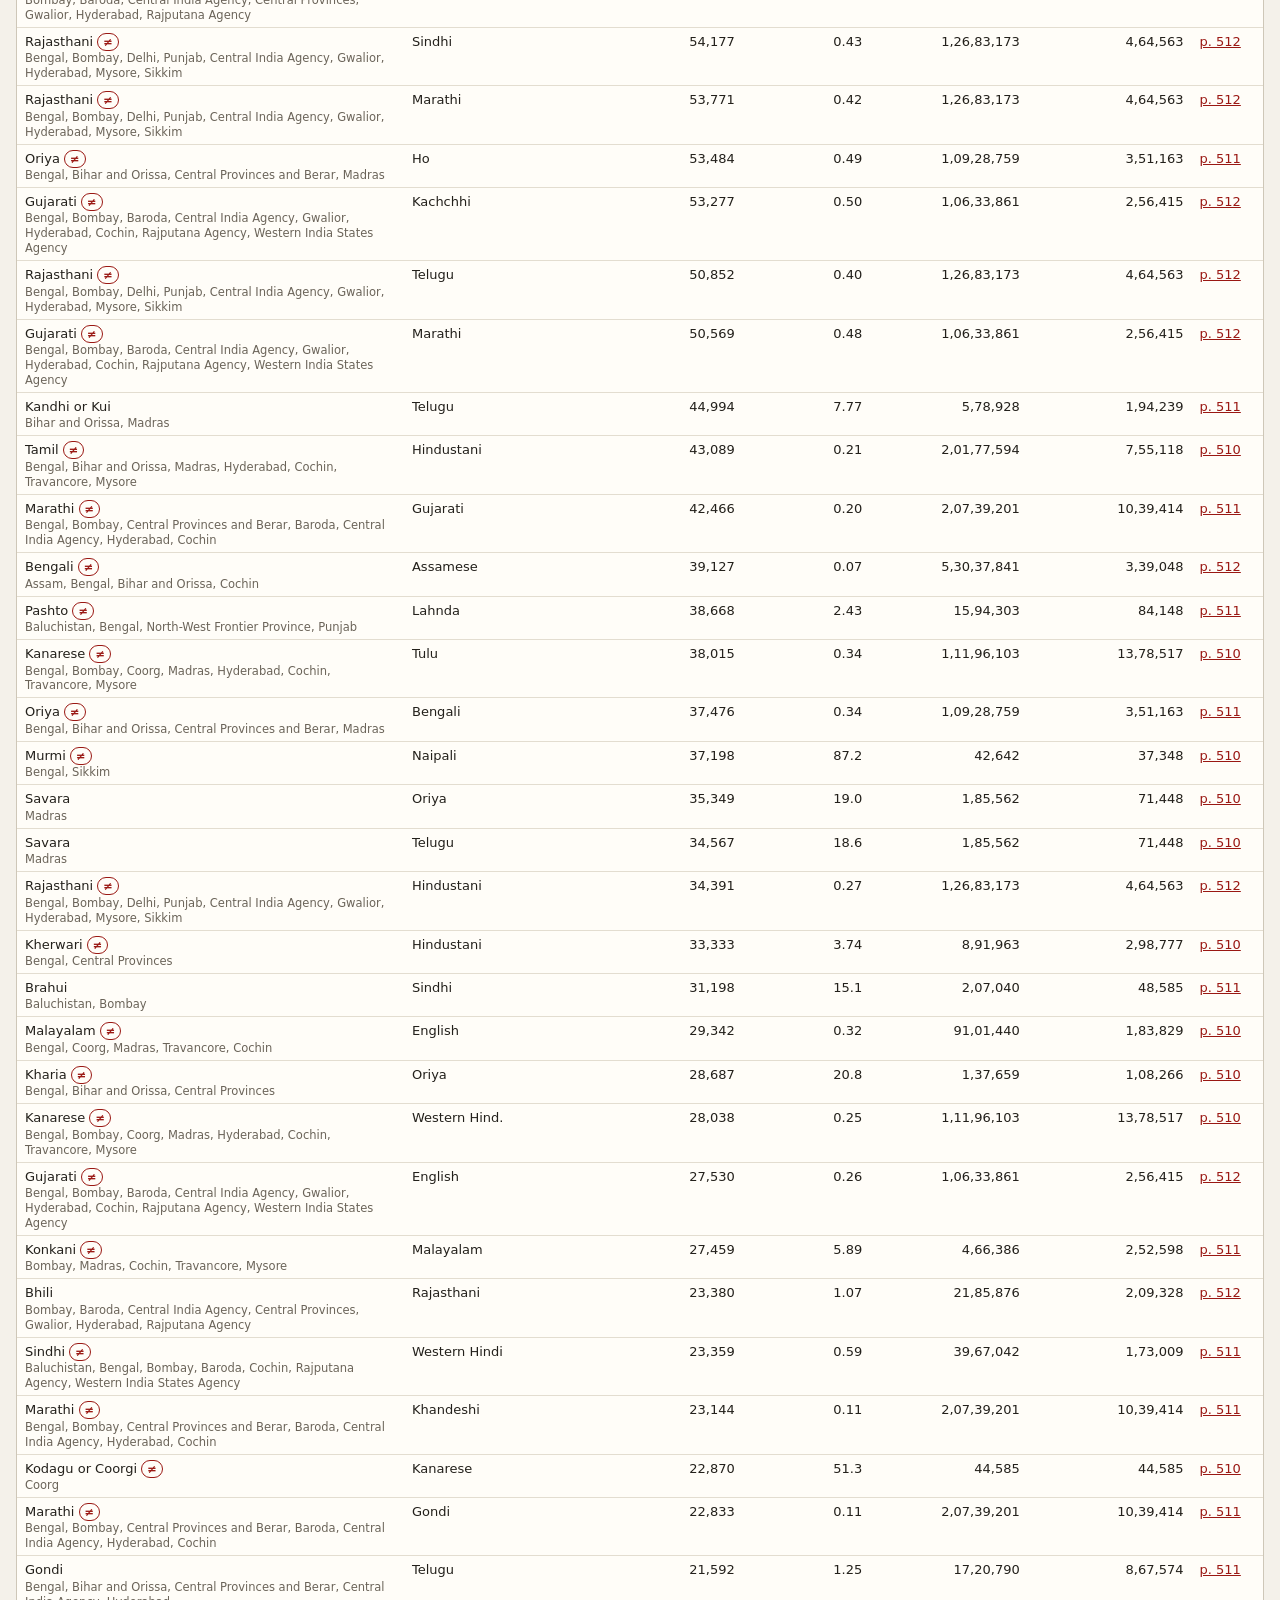
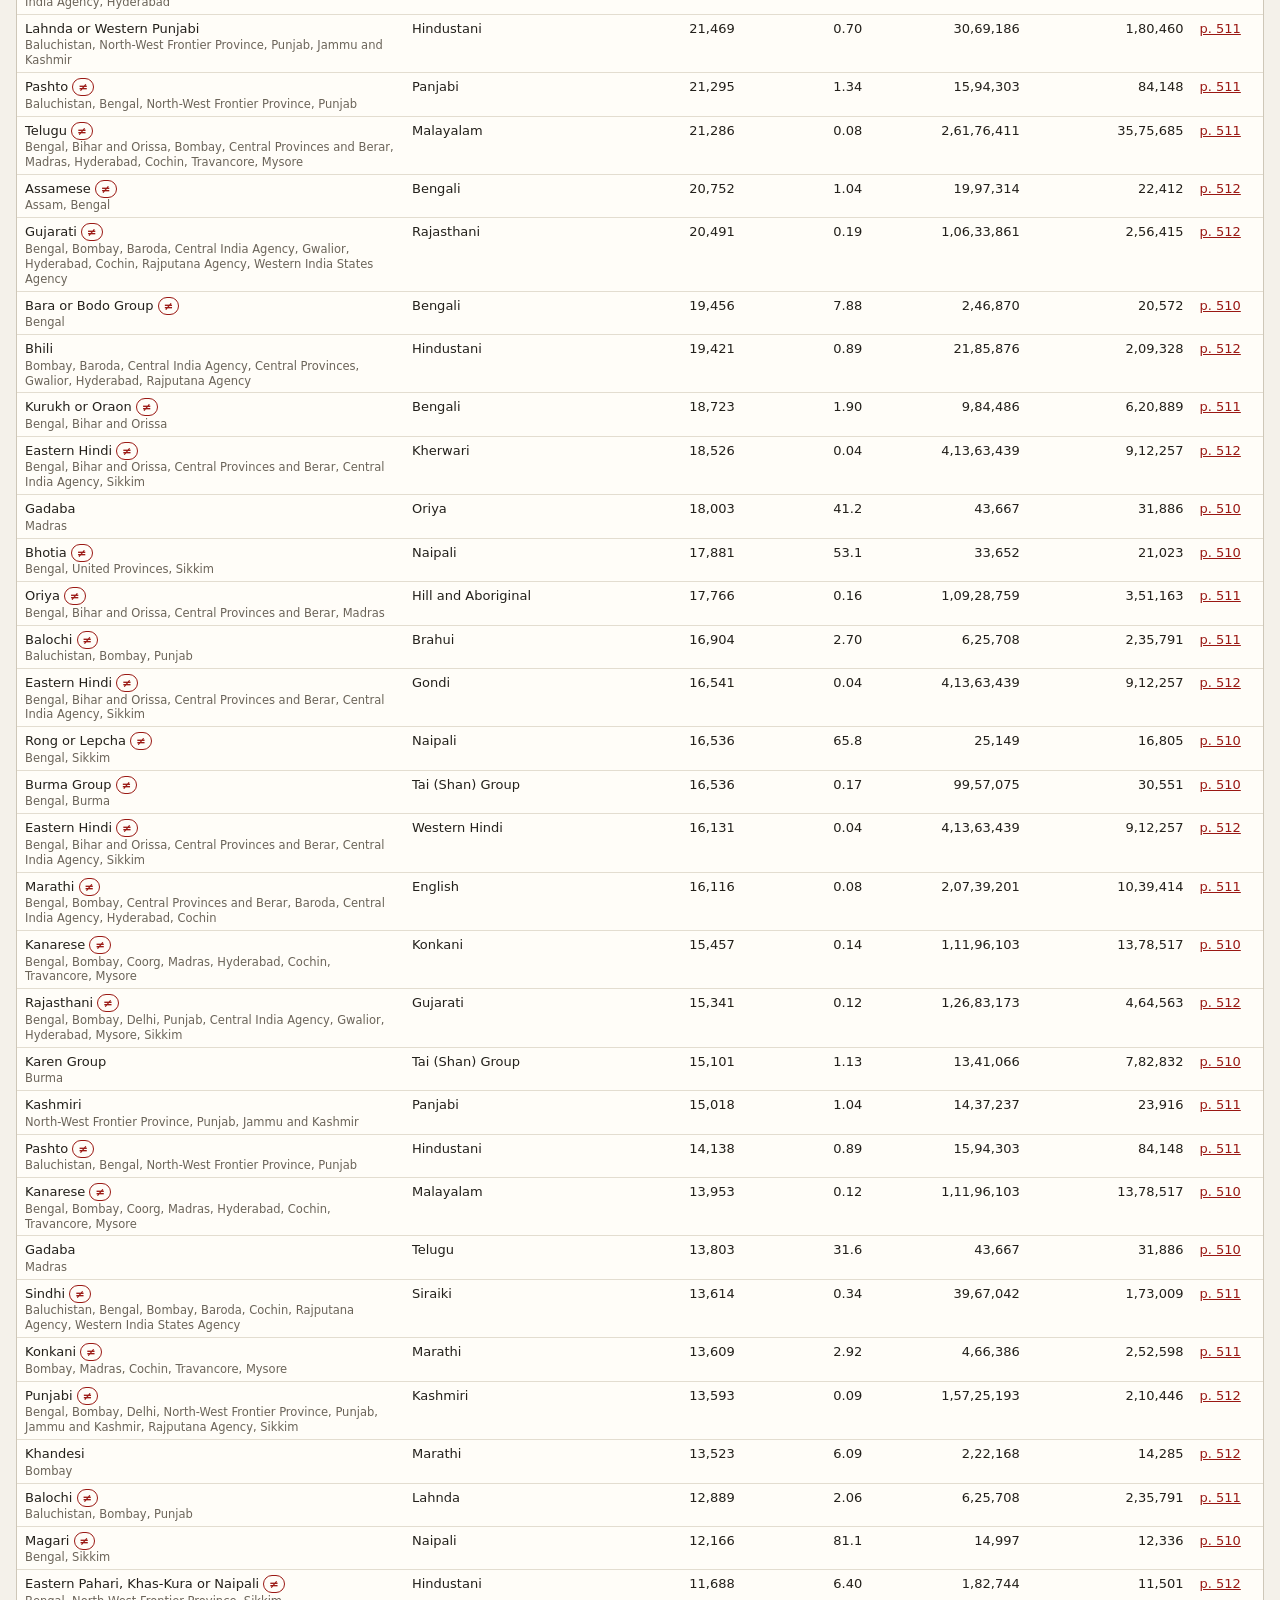
==== commit 822e1f3b: "Interpretive safeguards, guided tour, accessibility and reading guide Responding to an external crit" ====
--- a/data.html
+++ b/data.html
@@ -29,7 +29,7 @@
 </header>
 
 <main id="browse">
-  <p class="intro">This page holds the full transcription of <i>Census of India, 1931</i>, Vol.&nbsp;I Part&nbsp;II, Table XV Part I (mother tongue). There is one row for each language or group in each province, state or agency where it was returned. The <b>Source</b> link opens the printed page on the Internet Archive, so you can check any figure against the scan. Figures are shown as printed. Click <span class="flag">!</span> to read the transcriber’s note on that printed column: a misprint, a doubtful digit, a footnote. Rows marked <span class="flag sum">Σ</span> are group totals the table does not print, added up from their members.</p>
+  <p class="intro">This page holds the full transcription of <i>Census of India, 1931</i>, Vol.&nbsp;I Part&nbsp;II, Table XV Part I (mother tongue). There is one row for each language or group in each province, state or agency where it was returned. The <b>Source</b> link opens the printed page on the Internet Archive, so you can check any figure against the scan. Figures are shown as printed. Click <span class="flag">!</span> beside a name to read the transcriber’s note on that printed column. A mark beside a figure flags that cell: <b>!</b> printed inconsistency, <b>?</b> illegible, <b>Σ</b> calculated. Rows marked <span class="flag sum">Σ</span> are group totals the table does not print, added up from their members.</p>
 
   <form id="filters" onsubmit="return false">
     <div class="f wide">
--- a/styles.css
+++ b/styles.css
@@ -337,3 +337,46 @@
 .bil-browse h2 { font: 600 22px var(--serif); margin: 0 0 6px; }
 .bil-browse p { font-size: 14px; max-width: 900px; }
 #q2 { padding: 7px 9px; border: 1px solid var(--line); border-radius: 8px; background: var(--bg); color: var(--ink); font: 14.5px var(--sans); min-width: 280px; }
+
+/* ------------------------------------------------------------ critique round */
+#bar .scope { margin: 2px 0 0; font-size: 12px; color: var(--ink-2); display: inline-block; border: 1px solid var(--line);
+  border-radius: 999px; padding: 1px 9px; background: var(--bg); }
+#btn-tour { margin-right: 6px; }
+.modern { fill: none; stroke: var(--accent); stroke-width: 1.6; stroke-dasharray: 5 3; vector-effect: non-scaling-stroke; pointer-events: none; }
+#g-modern { display: none; }
+#stage.show-modern #g-modern { display: inline; }
+.flag-m { display: inline-block; min-width: 15px; padding: 0 4px; margin-left: 2px; border-radius: 8px; border: 1px solid var(--accent);
+  color: var(--accent); font: 600 11px/14px var(--sans); text-align: center; cursor: help; vertical-align: 1px; }
+#tooltip .warn, .warn { color: var(--accent); }
+#legend .symbols b { color: var(--accent); }
+.coverage { margin: 6px 0; }
+.cov-track { height: 8px; background: var(--line-soft); border-radius: 4px; overflow: hidden; margin: 3px 0 4px; }
+.cov-track span { display: block; height: 100%; background: var(--s3); }
+.cov-chip { display: inline-block; font-size: 11px; padding: 0 6px; border-radius: 8px; border: 1px solid var(--line); color: var(--muted); margin-left: 4px; }
+.cov-chip.low { border-color: var(--accent); color: var(--accent); }
+.check-inline { display: flex; gap: 6px; align-items: center; font-size: 13px; margin: 4px 0 8px; }
+#tour { background: var(--bg); border: 1px solid var(--accent); border-radius: 10px; padding: 10px 12px; font-size: 14px; line-height: 1.5; }
+#tour h2 { font: 600 17px/1.3 var(--serif); margin: 2px 0 6px; }
+#tour p { margin: 0 0 8px; }
+.tour-head { display: flex; justify-content: space-between; align-items: center; }
+.tour-head .close { border: 1px solid var(--line); background: transparent; border-radius: 6px; cursor: pointer; padding: 1px 8px; }
+.tour-nav { display: flex; gap: 8px; justify-content: flex-end; }
+table.sens { font-size: 12.5px; }
+table.sens td.cur, table.sens th.cur { font-weight: 600; background: var(--line-soft); }
+table.sens td.moved { color: var(--accent); font-weight: 600; }
+table.sens tr[role="button"] { cursor: pointer; }
+table.sens tr[role="button"]:hover td { background: var(--line-soft); }
+.th-btn { border: 0; background: none; font: inherit; font-weight: 600; color: inherit; cursor: pointer; padding: 0; }
+.bars li[tabindex]:focus-visible, tr[role="button"]:focus-visible { outline: 2px solid var(--focus); outline-offset: -2px; }
+@media (prefers-reduced-motion: reduce) {
+  html { scroll-behavior: auto; }
+  .unit { transition: none; }
+  * { animation: none !important; }
+}
+/* phones: keep the map in view while the controls below it are used */
+@media (max-width: 900px) {
+  #bar { position: static; }
+  #stage { position: sticky; top: 0; z-index: 4; height: 46vh; min-height: 300px; box-shadow: var(--shadow); }
+  #bar .scope { font-size: 11px; }
+}
+[hidden] { display: none !important; }
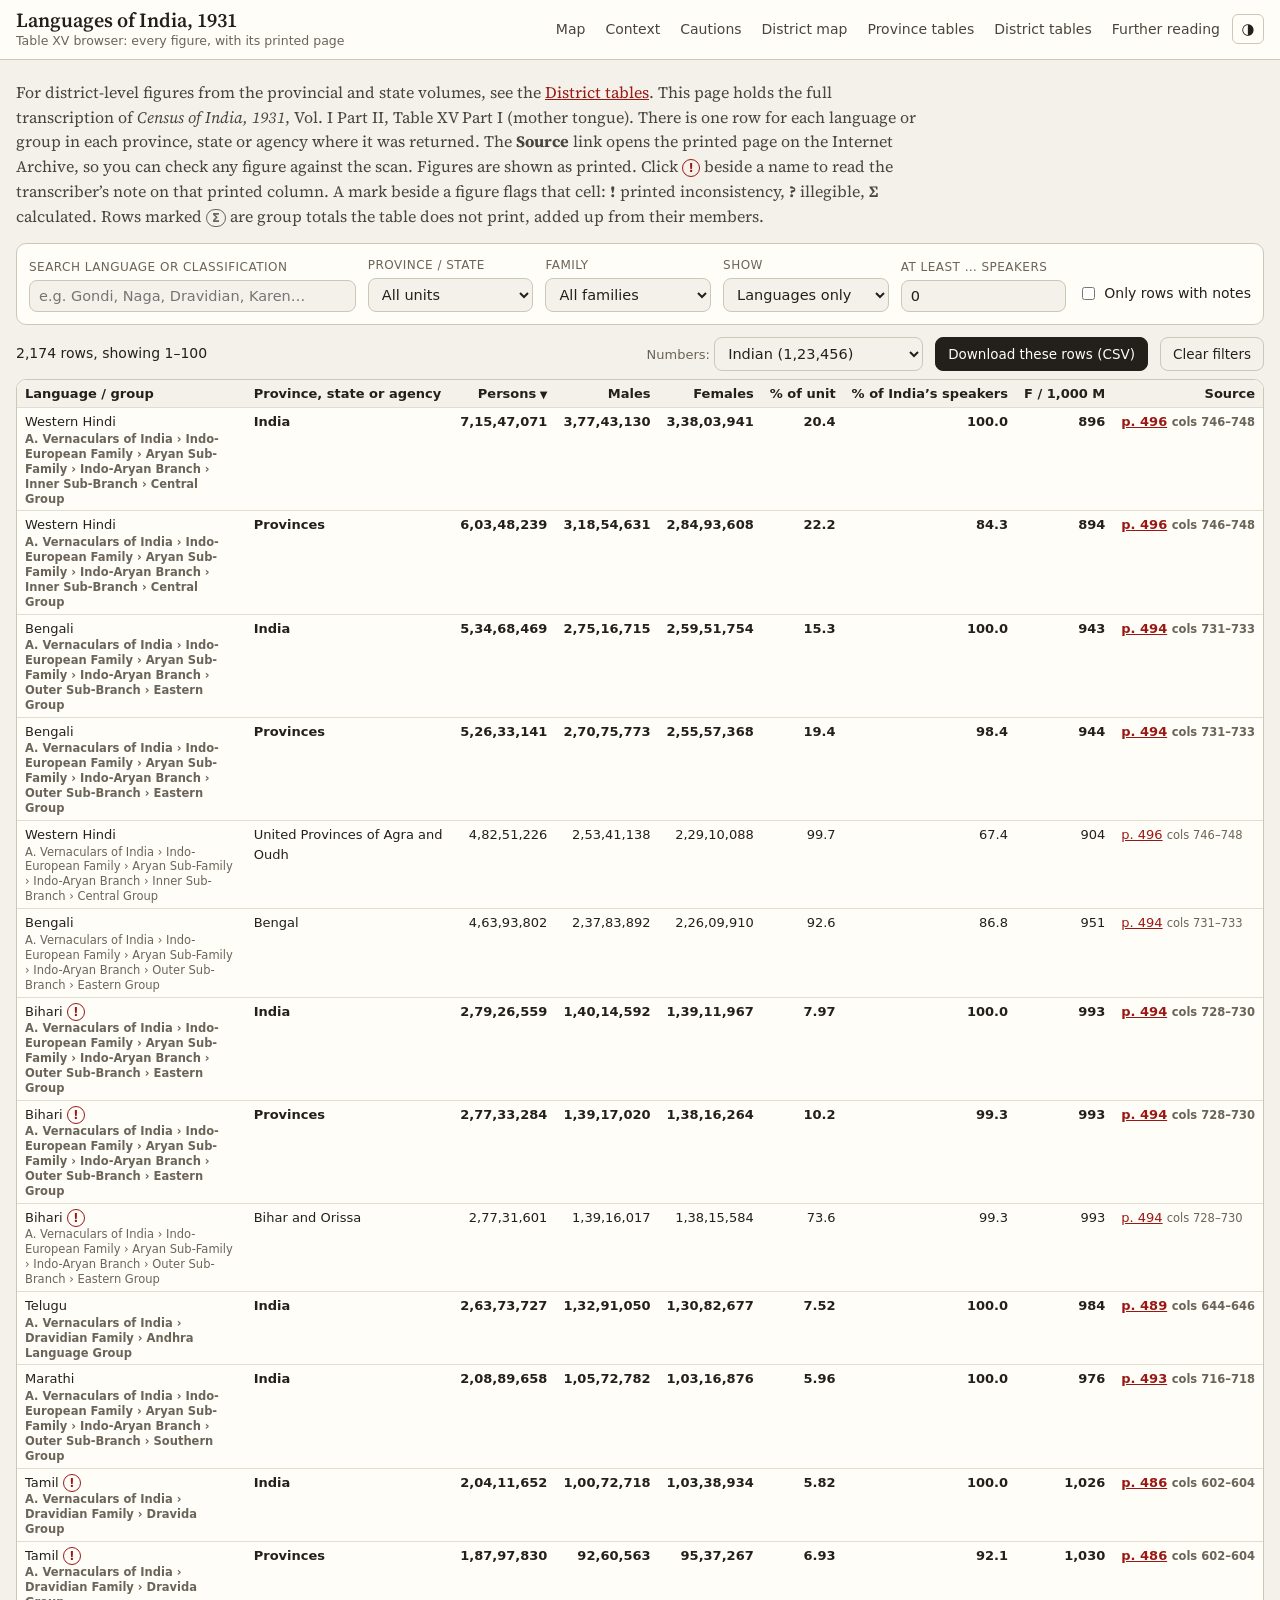
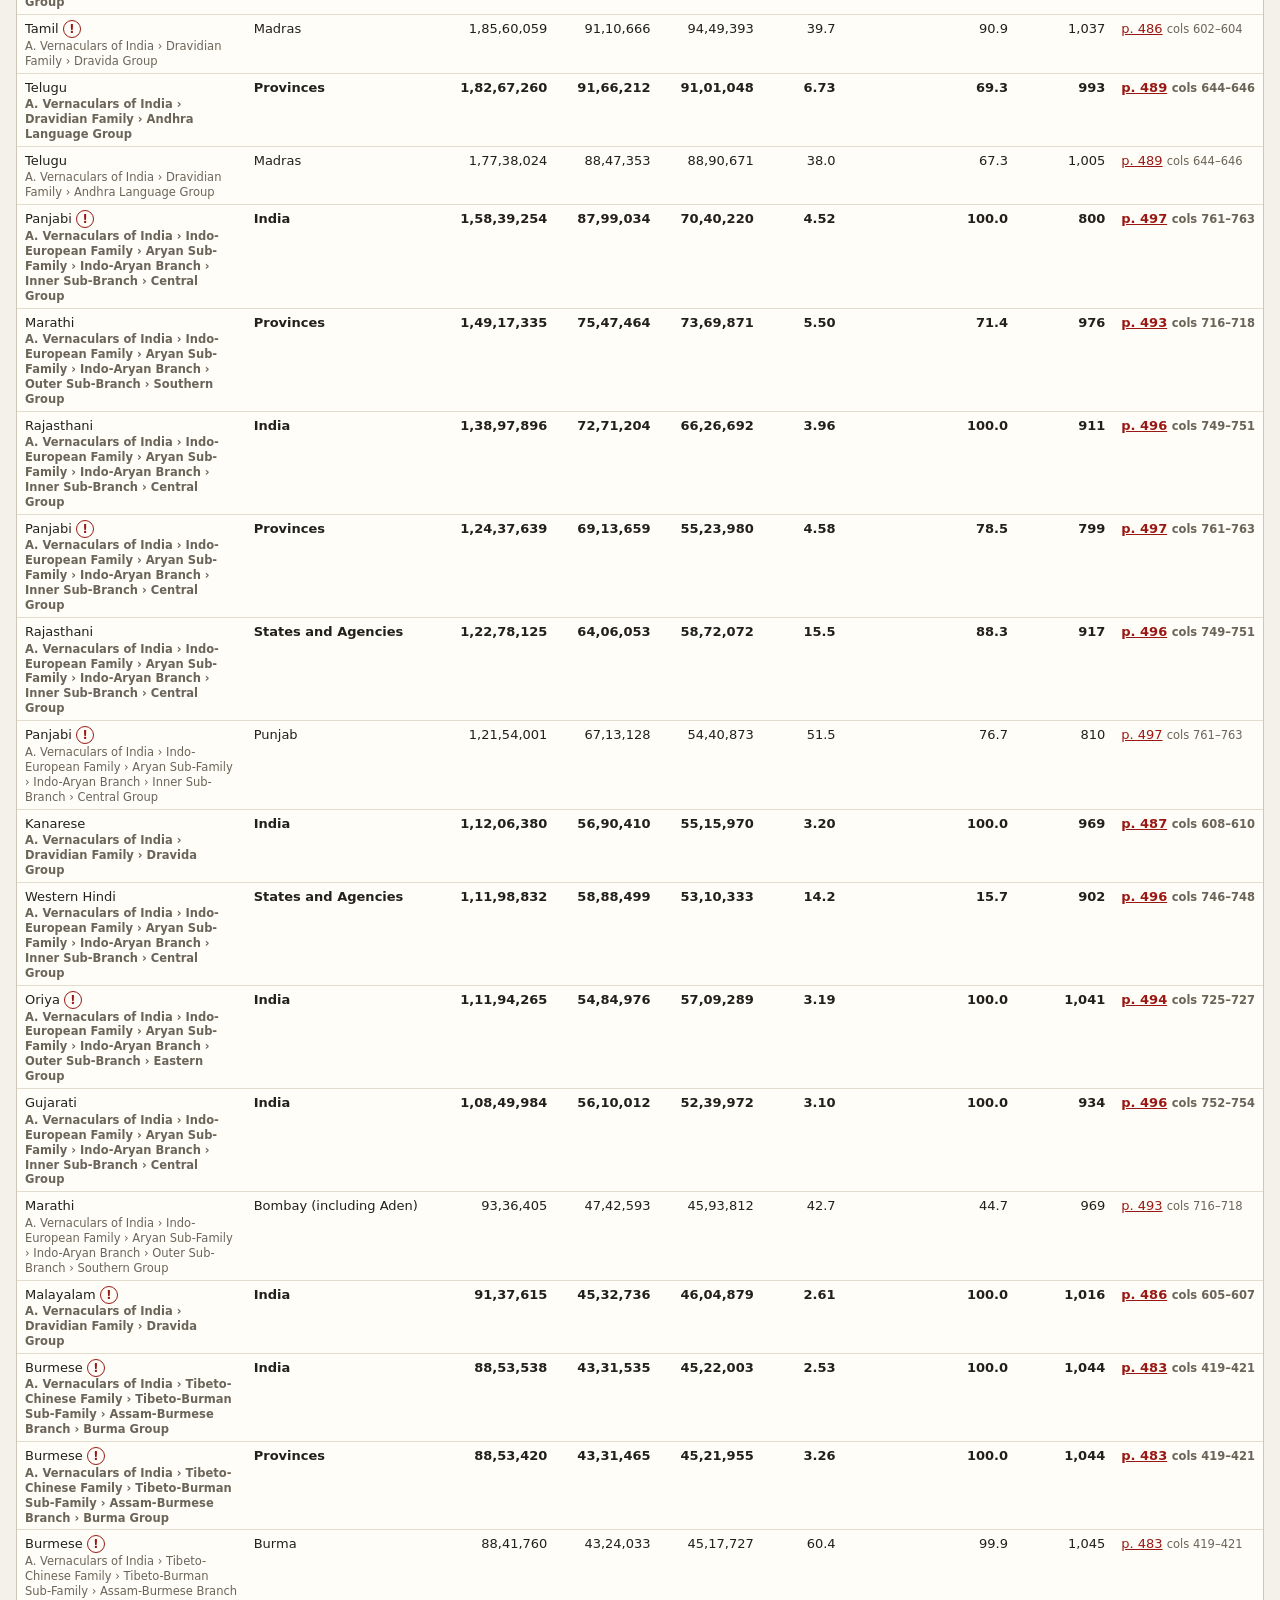
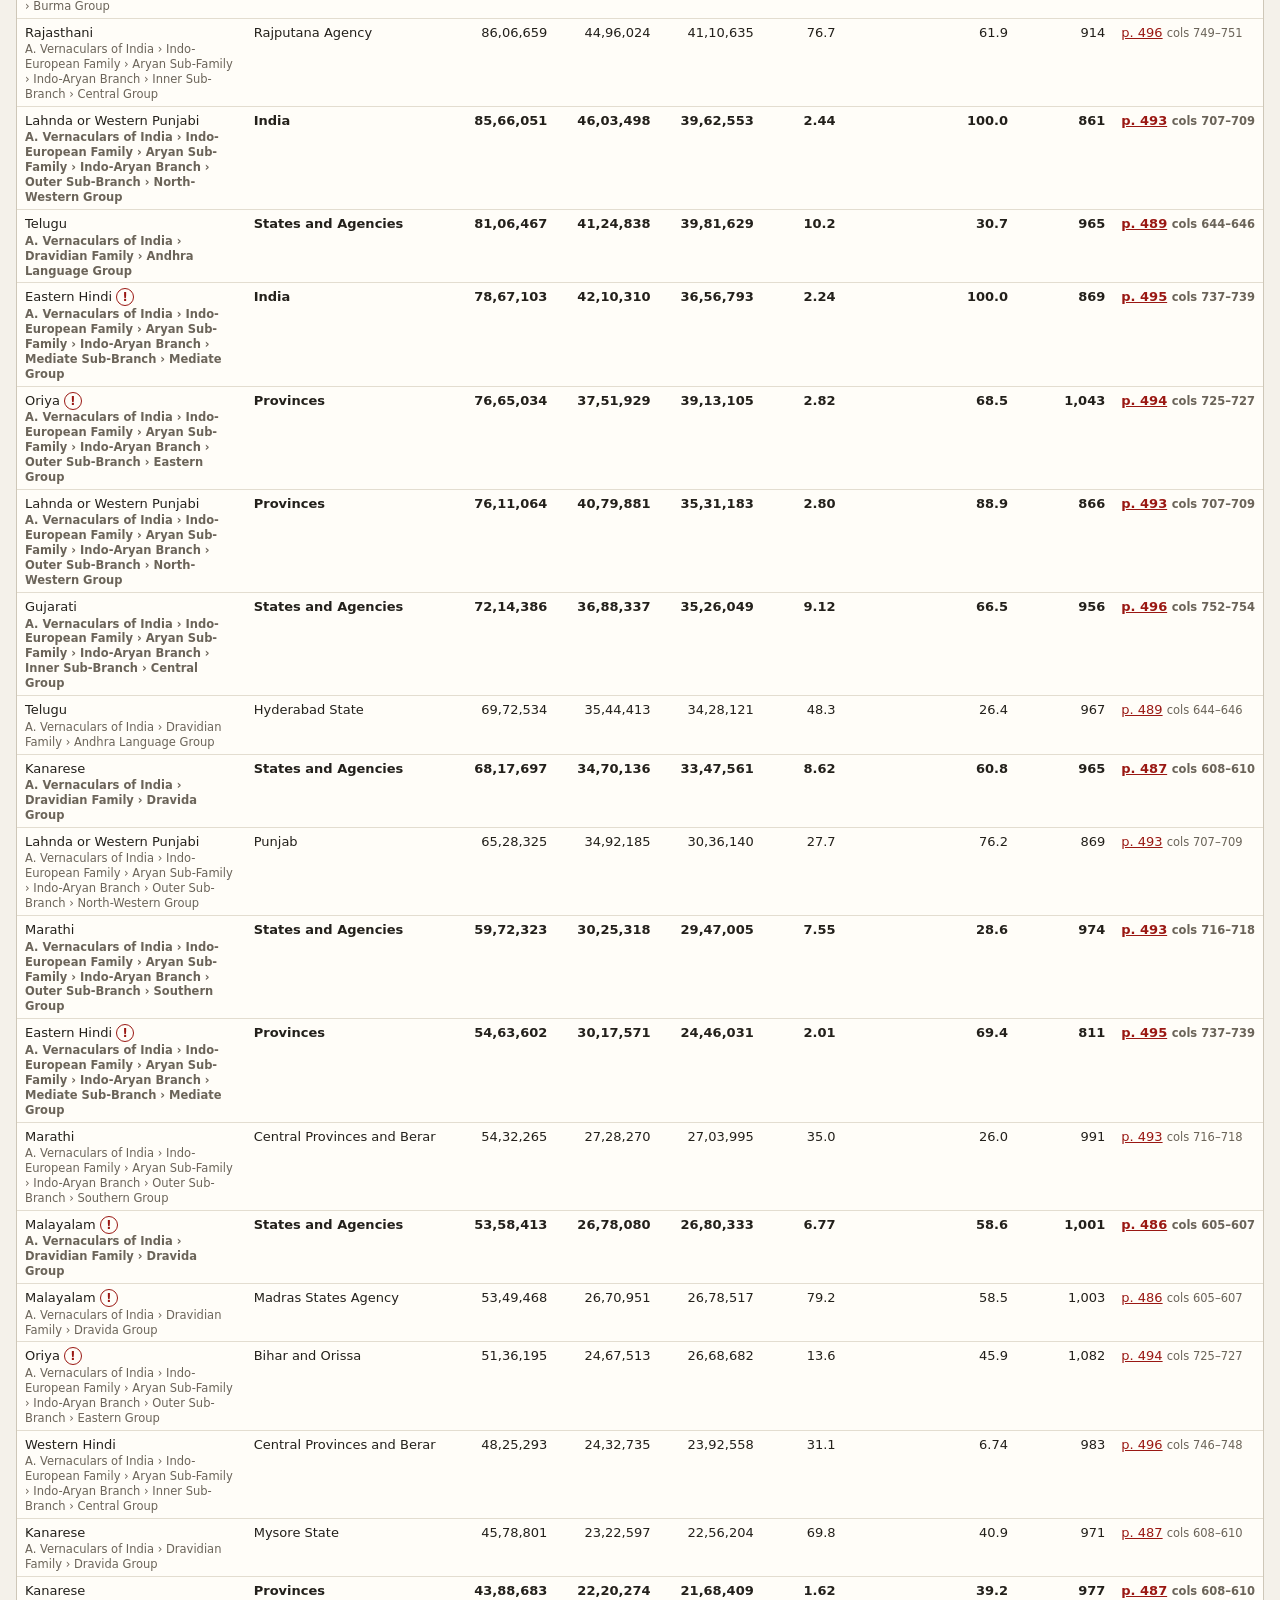
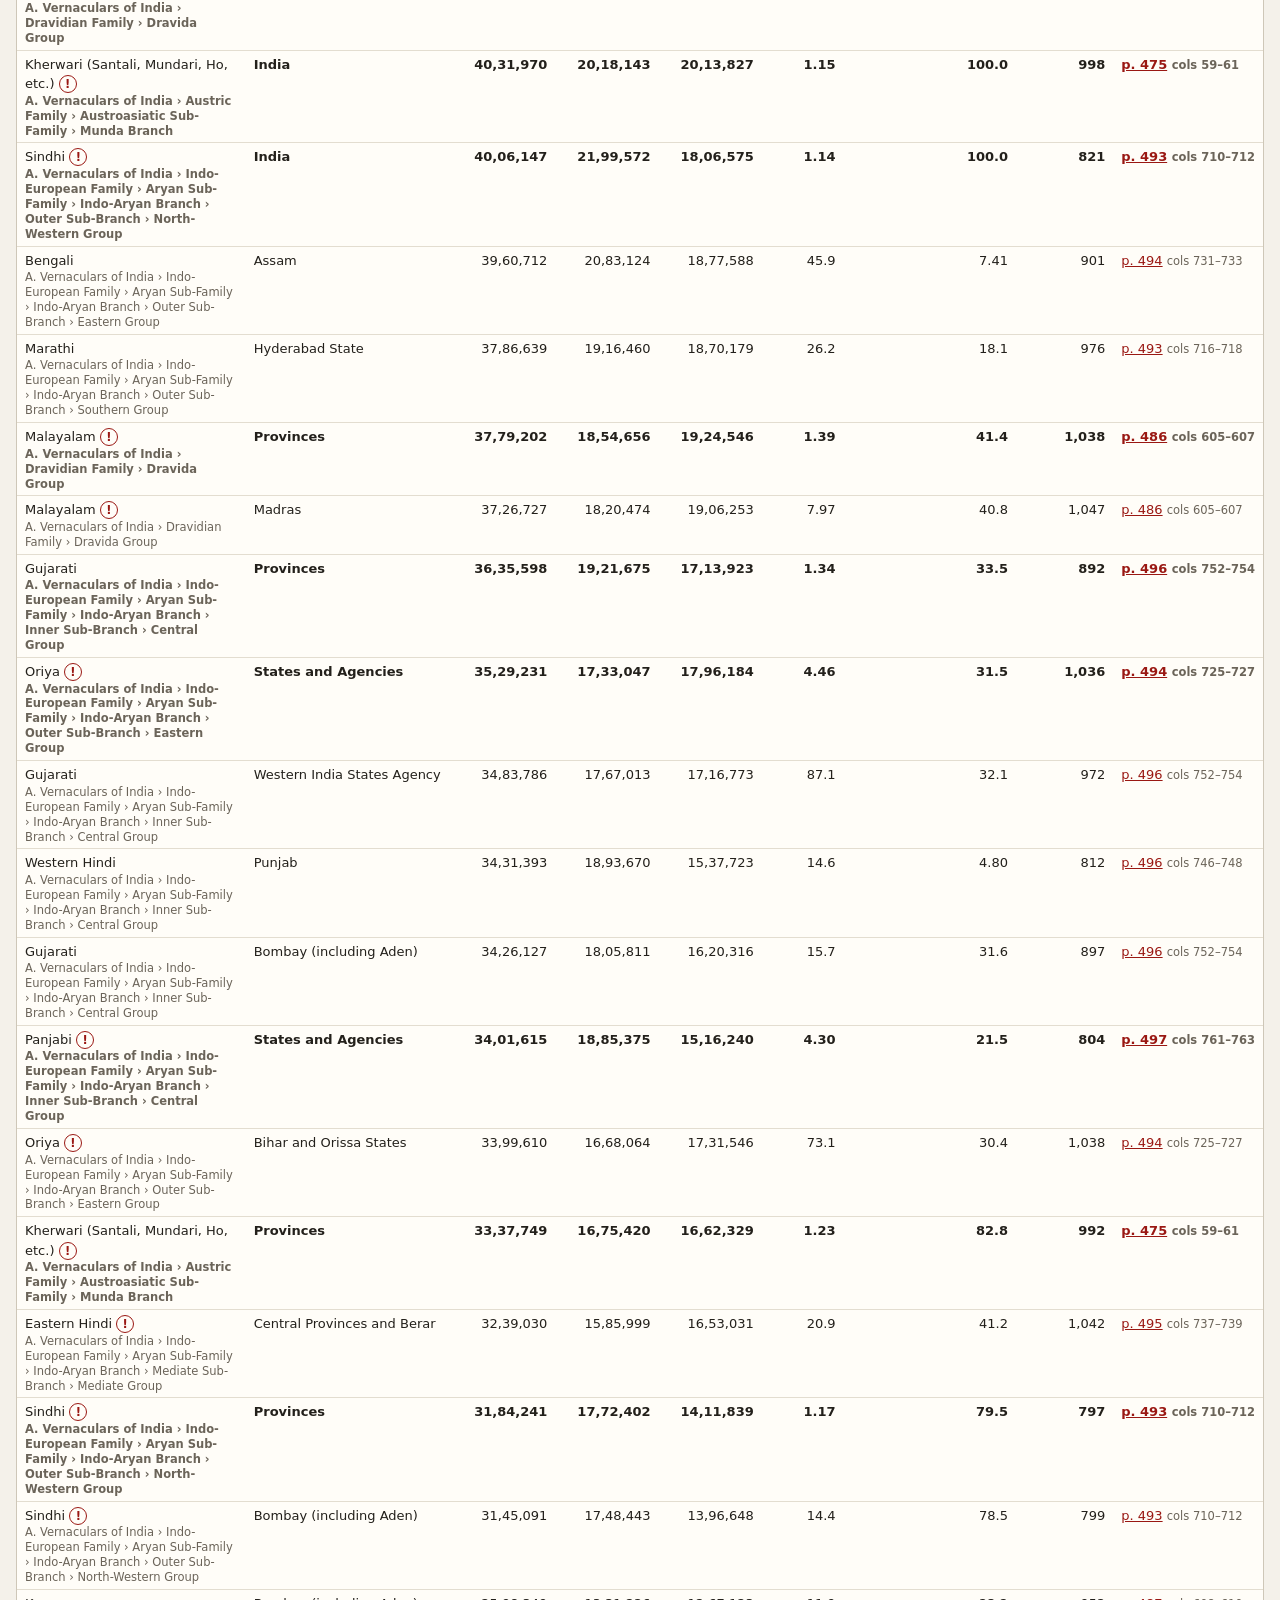
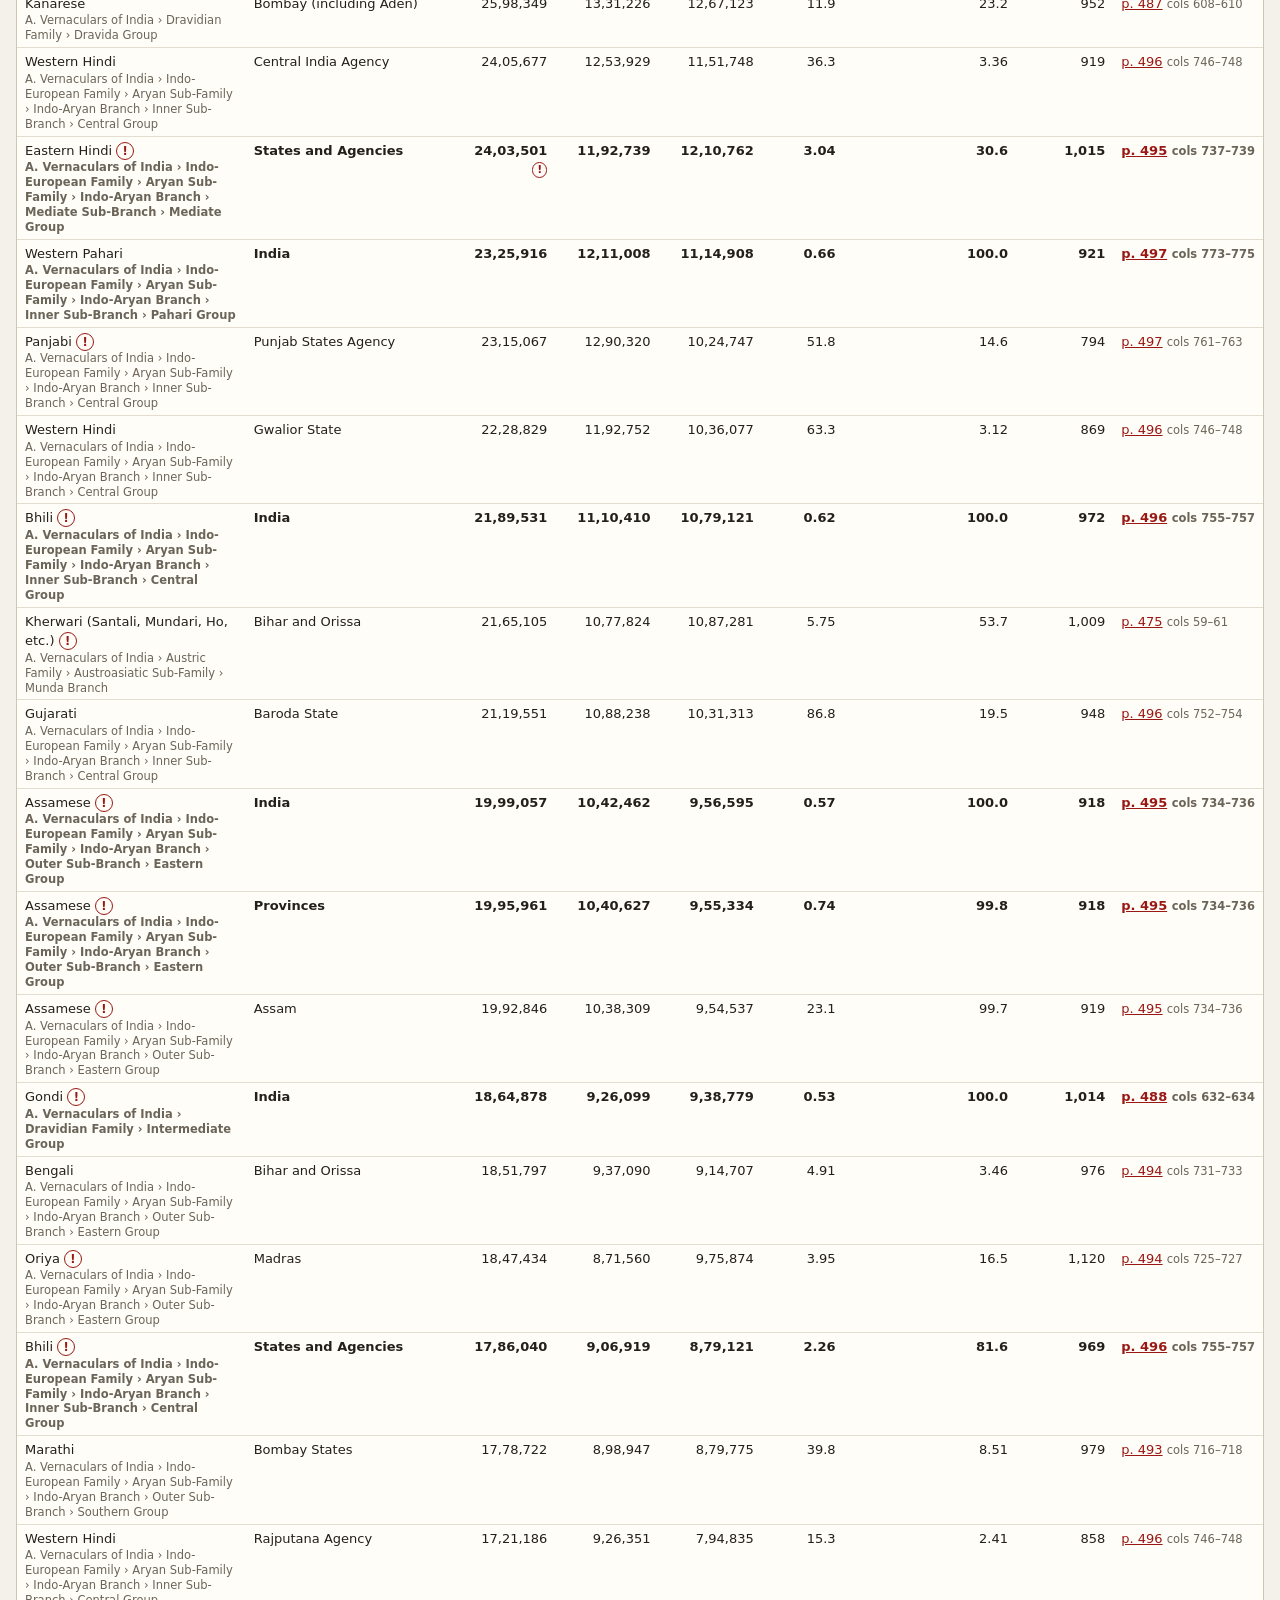
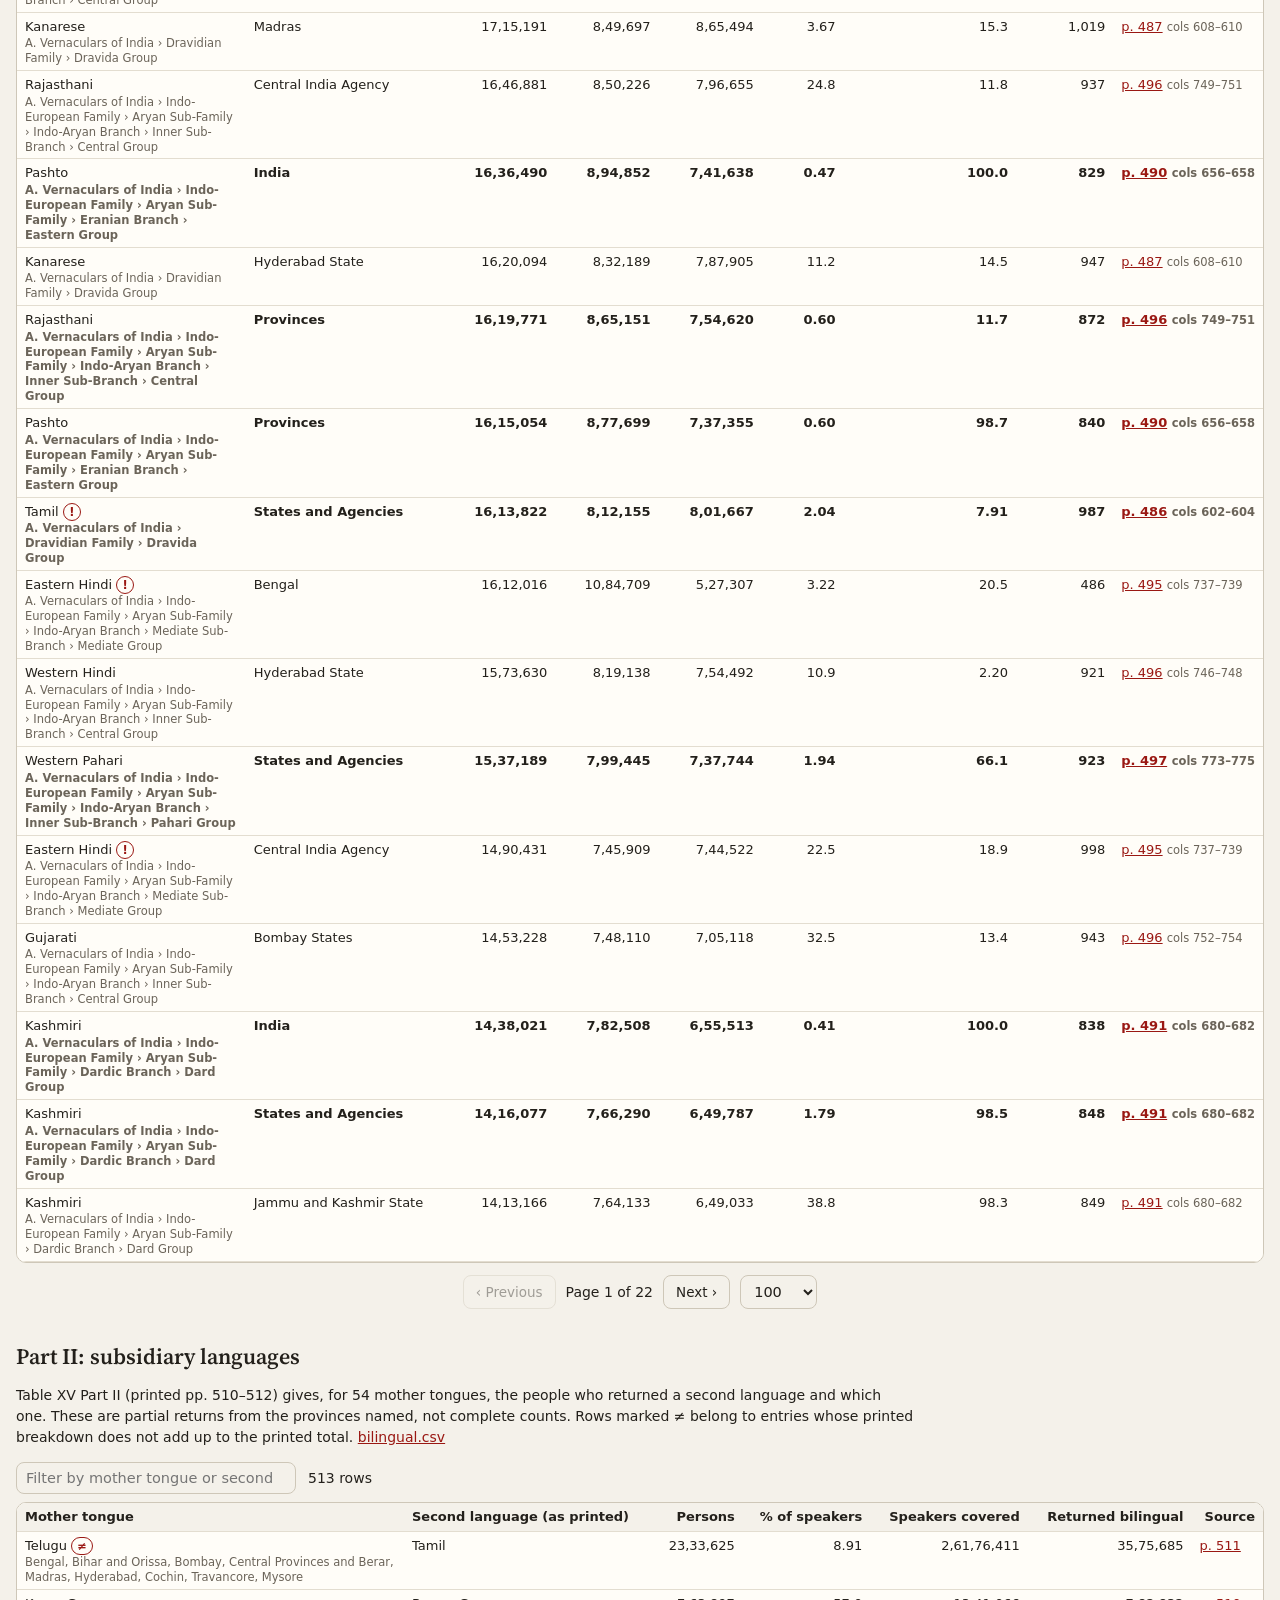
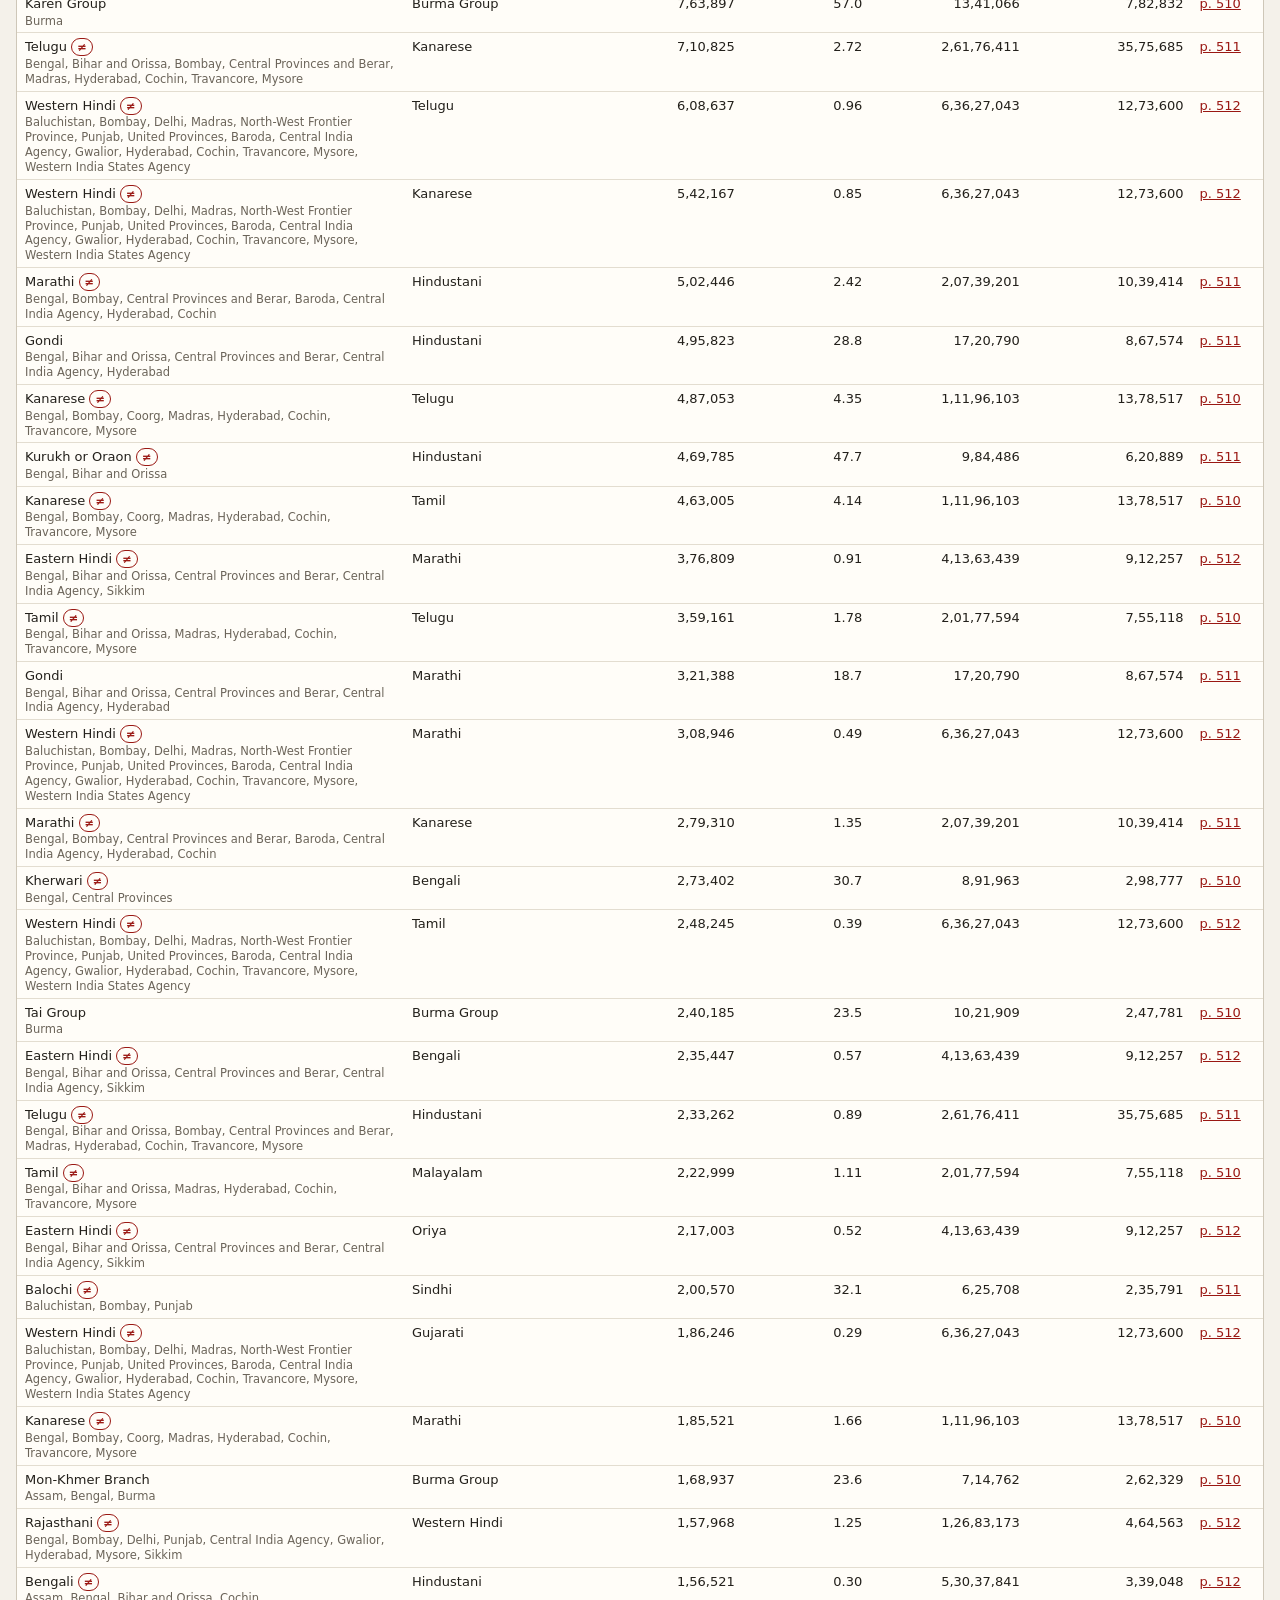
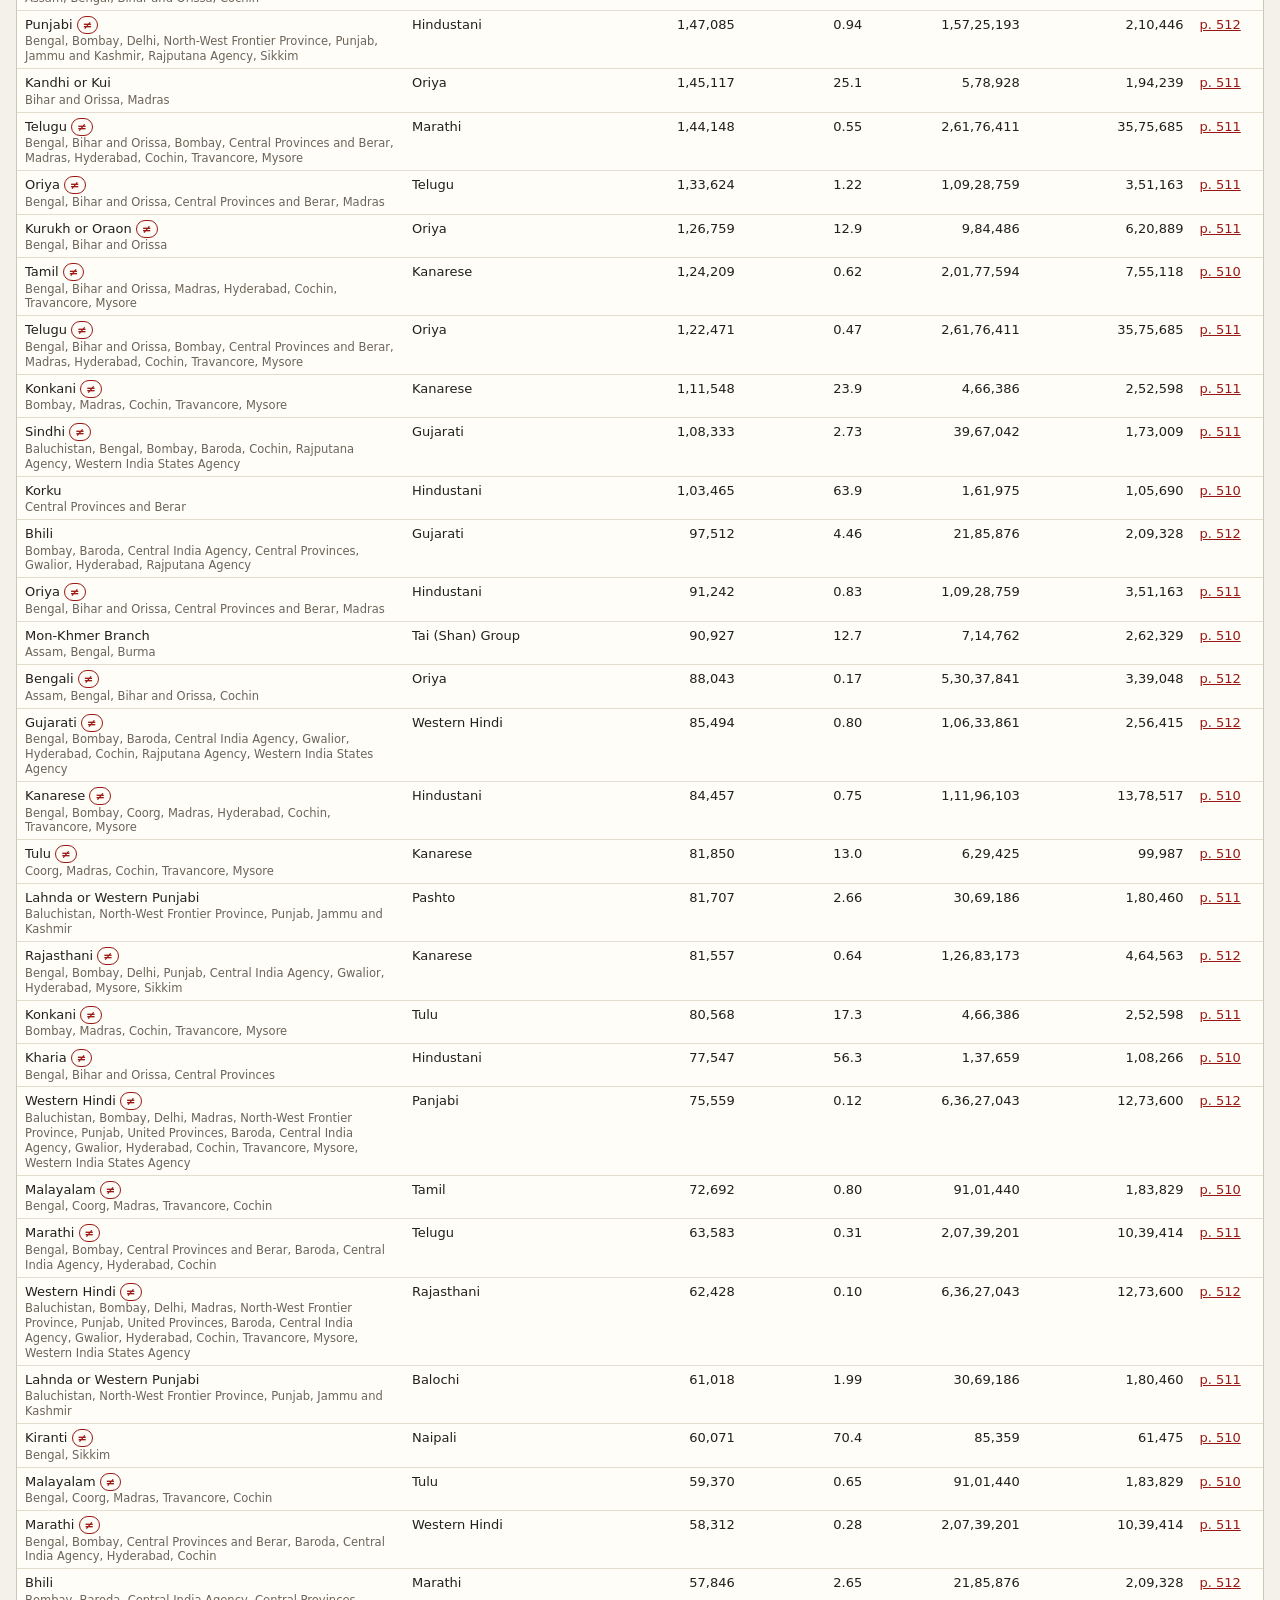
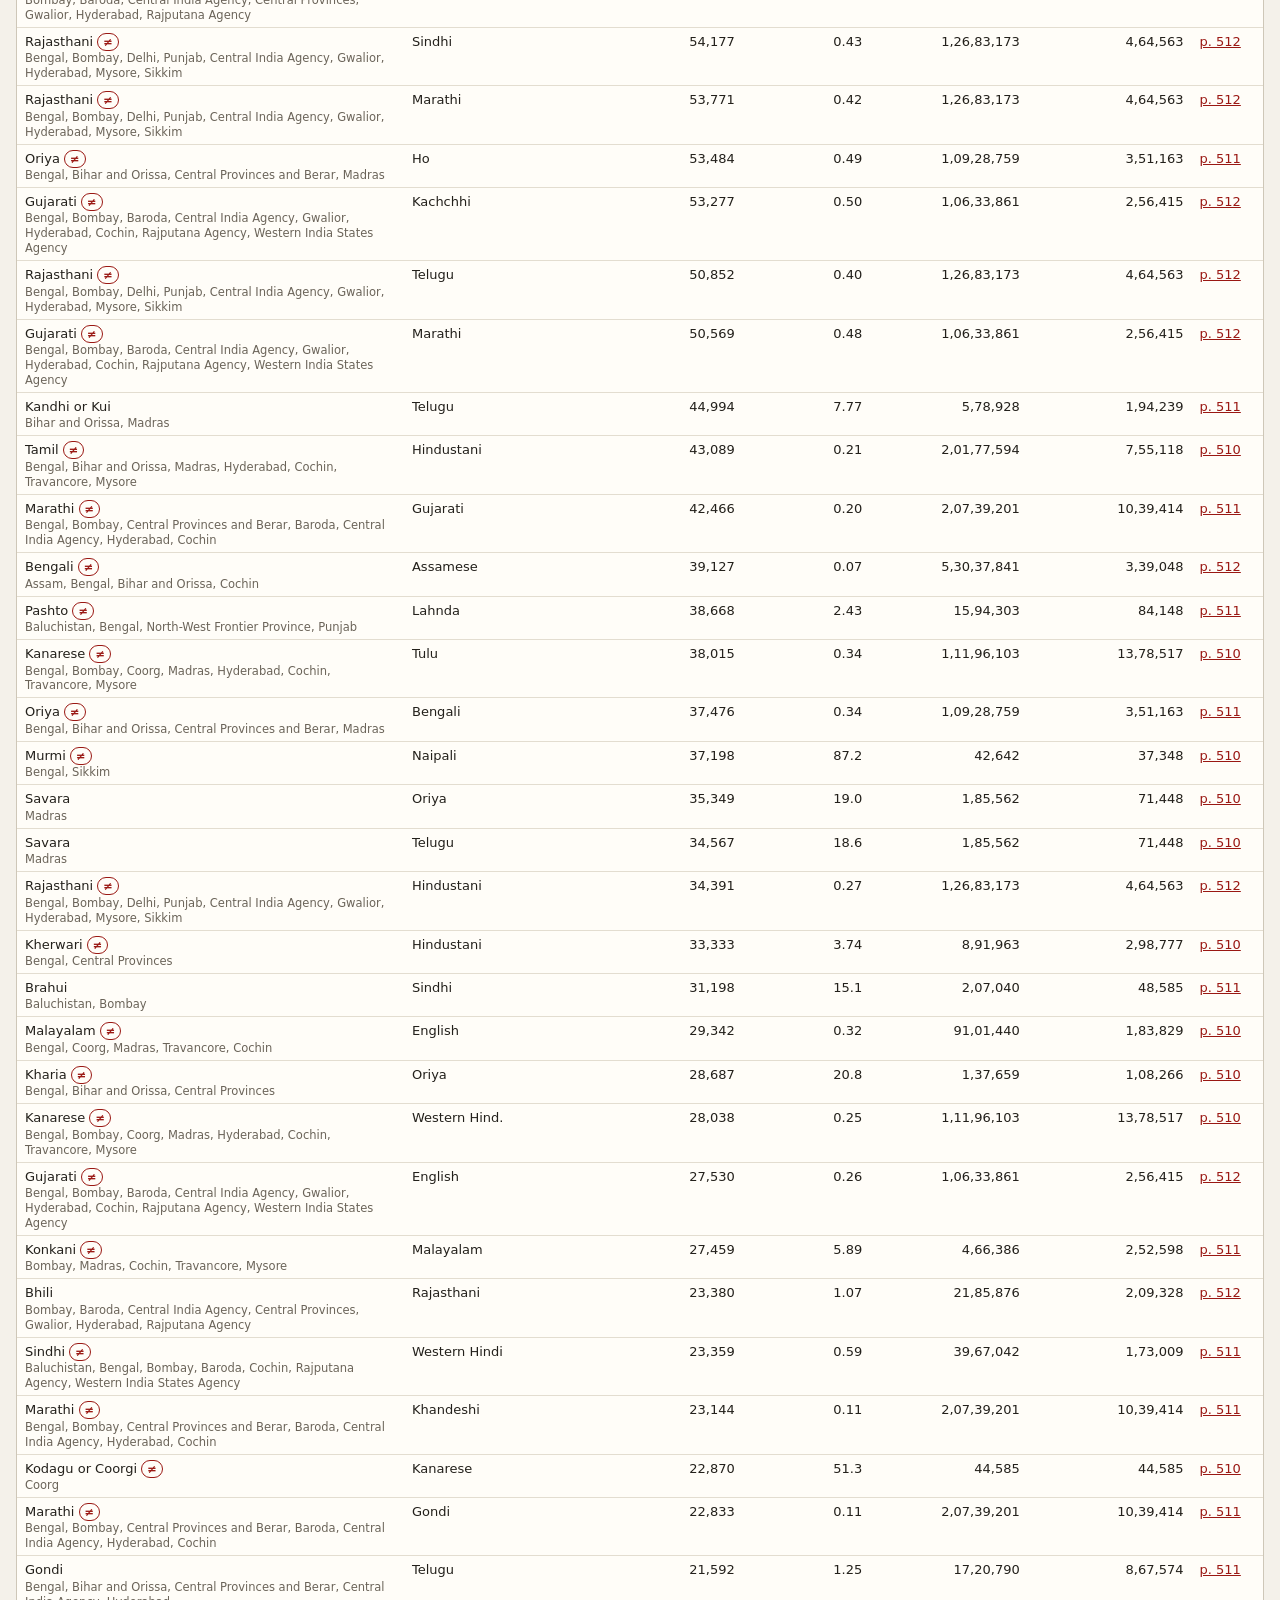
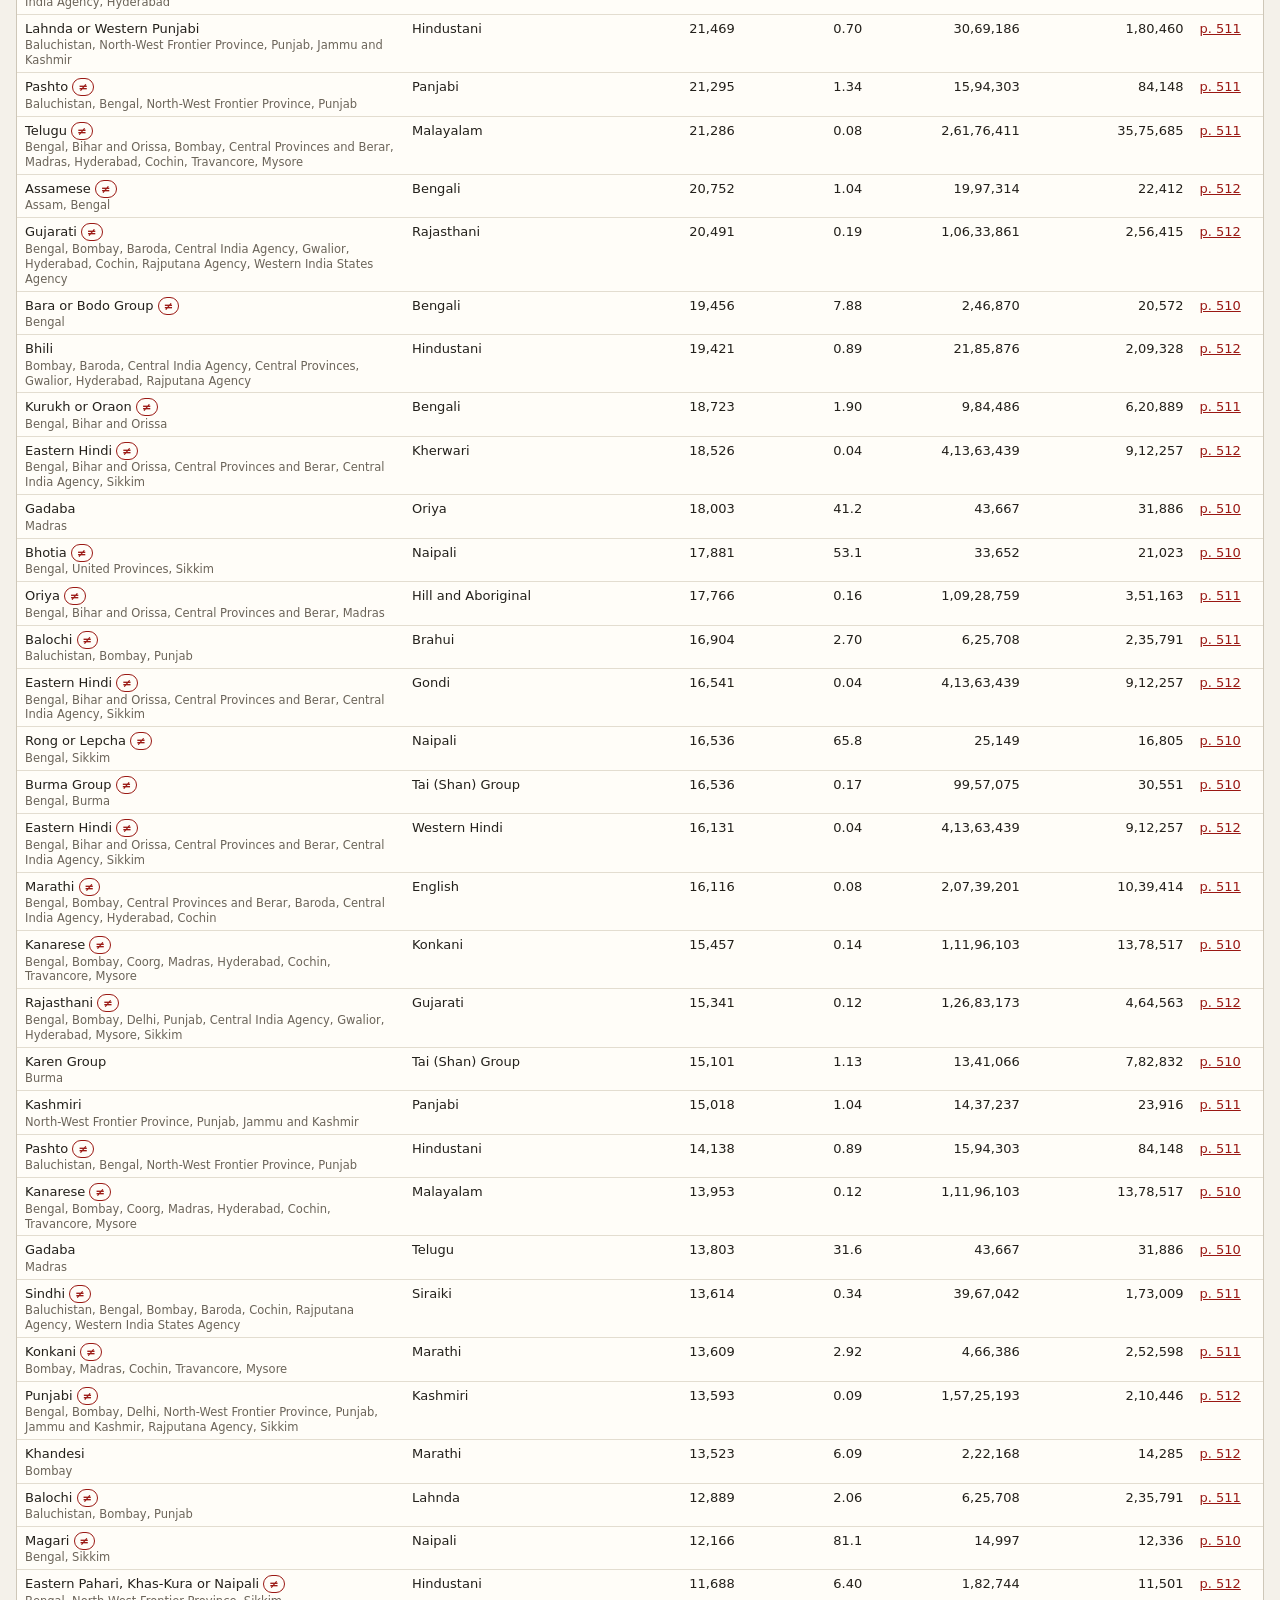
==== commit 831d86c0: "District map, district tables and 1901-2011 population (v2.0) - District map (districts.html): Table" ====
--- a/data.html
+++ b/data.html
@@ -22,14 +22,16 @@
     <a href="./#explore">Map</a>
     <a href="./#context">Context</a>
     <a href="./#cautions">Cautions</a>
-    <a href="data.html" aria-current="page">Table browser</a>
+    <a href="districts.html">District map</a>
+    <a href="data.html" aria-current="page">Province tables</a>
+    <a href="regional.html">District tables</a>
     <a href="./#resources">Further reading</a>
     <button type="button" id="btn-theme" class="icon-btn" aria-label="Toggle dark mode" title="Light / dark">&#9681;</button>
   </nav>
 </header>
 
 <main id="browse">
-  <p class="intro">This page holds the full transcription of <i>Census of India, 1931</i>, Vol.&nbsp;I Part&nbsp;II, Table XV Part I (mother tongue). There is one row for each language or group in each province, state or agency where it was returned. The <b>Source</b> link opens the printed page on the Internet Archive, so you can check any figure against the scan. Figures are shown as printed. Click <span class="flag">!</span> beside a name to read the transcriber’s note on that printed column. A mark beside a figure flags that cell: <b>!</b> printed inconsistency, <b>?</b> illegible, <b>Σ</b> calculated. Rows marked <span class="flag sum">Σ</span> are group totals the table does not print, added up from their members.</p>
+  <p class="intro">For district-level figures from the provincial and state volumes, see the <a href="regional.html">District tables</a>. This page holds the full transcription of <i>Census of India, 1931</i>, Vol.&nbsp;I Part&nbsp;II, Table XV Part I (mother tongue). There is one row for each language or group in each province, state or agency where it was returned. The <b>Source</b> link opens the printed page on the Internet Archive, so you can check any figure against the scan. Figures are shown as printed. Click <span class="flag">!</span> beside a name to read the transcriber’s note on that printed column. A mark beside a figure flags that cell: <b>!</b> printed inconsistency, <b>?</b> illegible, <b>Σ</b> calculated. Rows marked <span class="flag sum">Σ</span> are group totals the table does not print, added up from their members.</p>
 
   <form id="filters" onsubmit="return false">
     <div class="f wide">
@@ -113,10 +115,12 @@
     <p>Table XV Part I runs across 38 printed pages (pp. 472–509; scan leaves 477–514). Each link opens the page on the Internet Archive. The transcription files for each page are in <a href="https://github.com/kmlawson/playground-india-language/tree/main/source/transcribed">source/transcribed/</a>.</p>
     <ul id="pages"></ul>
   </section>
+  <p class="version cite"></p>
 </main>
 
 <script src="data/census.js"></script>
 <script src="data/bilingual.js"></script>
+<script src="version.js"></script>
 <script src="browse.js"></script>
 </body>
 </html>
--- a/styles.css
+++ b/styles.css
@@ -101,7 +101,7 @@
 .neigh-label { fill: var(--muted); font: italic 11px var(--serif); text-anchor: middle; pointer-events: none;
   paint-order: stroke; stroke: var(--neigh); stroke-width: 3px; }
 .extra { fill: url(#hatch); stroke: var(--neigh-line); stroke-width: .6; vector-effect: non-scaling-stroke; }
-.hatch-line { stroke: var(--hatch); stroke-width: 1.4; }
+.hatch-line { stroke: var(--hatch); stroke-width: .6; stroke-opacity: .7; }
 .hatch-bg { fill: var(--land); }
 .unit { stroke: var(--unit-line); stroke-width: 1.1; vector-effect: non-scaling-stroke; stroke-linejoin: round;
   cursor: pointer; transition: fill .25s; }
@@ -185,7 +185,7 @@
 #legend .ticks span { text-align: left; white-space: nowrap; overflow: visible; }
 #legend .row { display: flex; align-items: center; gap: 6px; margin-top: 6px; color: var(--ink-2); }
 #legend .sw { width: 14px; height: 12px; border-radius: 2px; border: 1px solid var(--line); flex: none; }
-#legend .sw.hatch { background: repeating-linear-gradient(45deg, var(--hatch) 0 1.5px, transparent 1.5px 5px); }
+#legend .sw.hatch { background: var(--land) repeating-linear-gradient(45deg, color-mix(in srgb, var(--hatch) 55%, transparent) 0 .7px, transparent .7px 3.5px); }
 #legend svg { display: block; }
 #legend .note { color: var(--muted); margin-top: 4px; font-size: 12px; }
 
@@ -380,3 +380,23 @@
   #bar .scope { font-size: 11px; }
 }
 [hidden] { display: none !important; }
+
+/* ------------------------------------------------------------ district map */
+.prov-line { fill: none; stroke: var(--ink-2); stroke-width: 1.3; stroke-opacity: .55; vector-effect: non-scaling-stroke; pointer-events: none; }
+#g-base .extra, #g-extra .extra { pointer-events: none; }
+#g-units .unit { stroke-width: .5; }
+#g-units .unit.hover, #g-units .unit:focus-visible { stroke-width: 2.2; }
+#g-units .unit.sel { stroke-width: 2.6; }
+#g-units .unit.partial { stroke: var(--accent); stroke-dasharray: 2 2; }
+.members { list-style: none; margin: 4px 0 0; padding: 0; max-height: 260px; overflow-y: auto; }
+.members li { padding: 3px 0; border-bottom: 1px solid var(--line-soft); }
+#table-host tr[data-u] { cursor: pointer; }
+.version { font-size: 12.5px; color: var(--muted); }
+#browse > .version { margin: 20px 0 8px; text-align: center; }
+#tbl td.nm { text-align: left; }
+.pop-chart { width: 100%; max-width: 340px; height: auto; display: block; margin: 6px 0 2px; }
+.pop-chart .pc { fill: var(--s2); }
+.pop-chart .pc-31 { fill: var(--s5); }
+.pop-chart .pc-na { fill: var(--line); }
+.pop-chart g:hover .pc, .pop-chart g:hover .pc-31 { fill: var(--accent); }
+.pop-chart .pc-t { font: 10px var(--sans); fill: var(--muted); text-anchor: middle; }
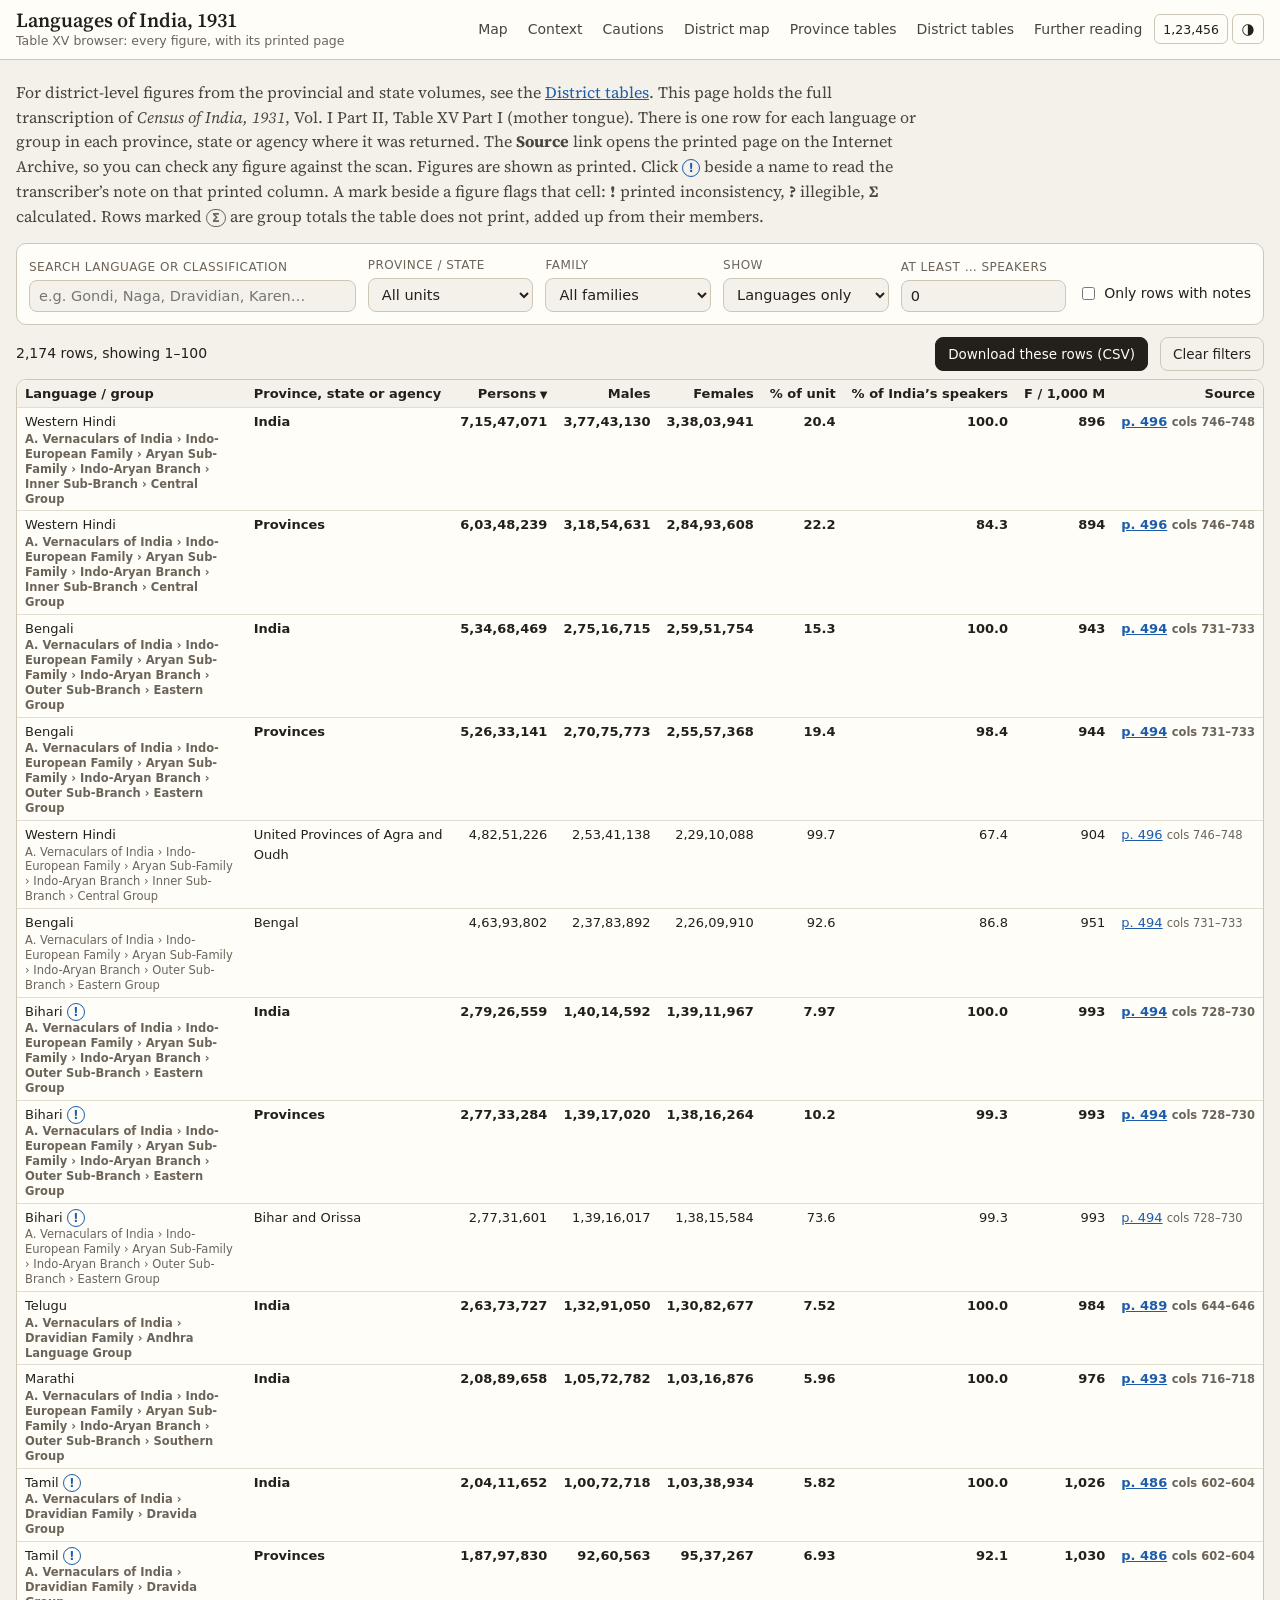
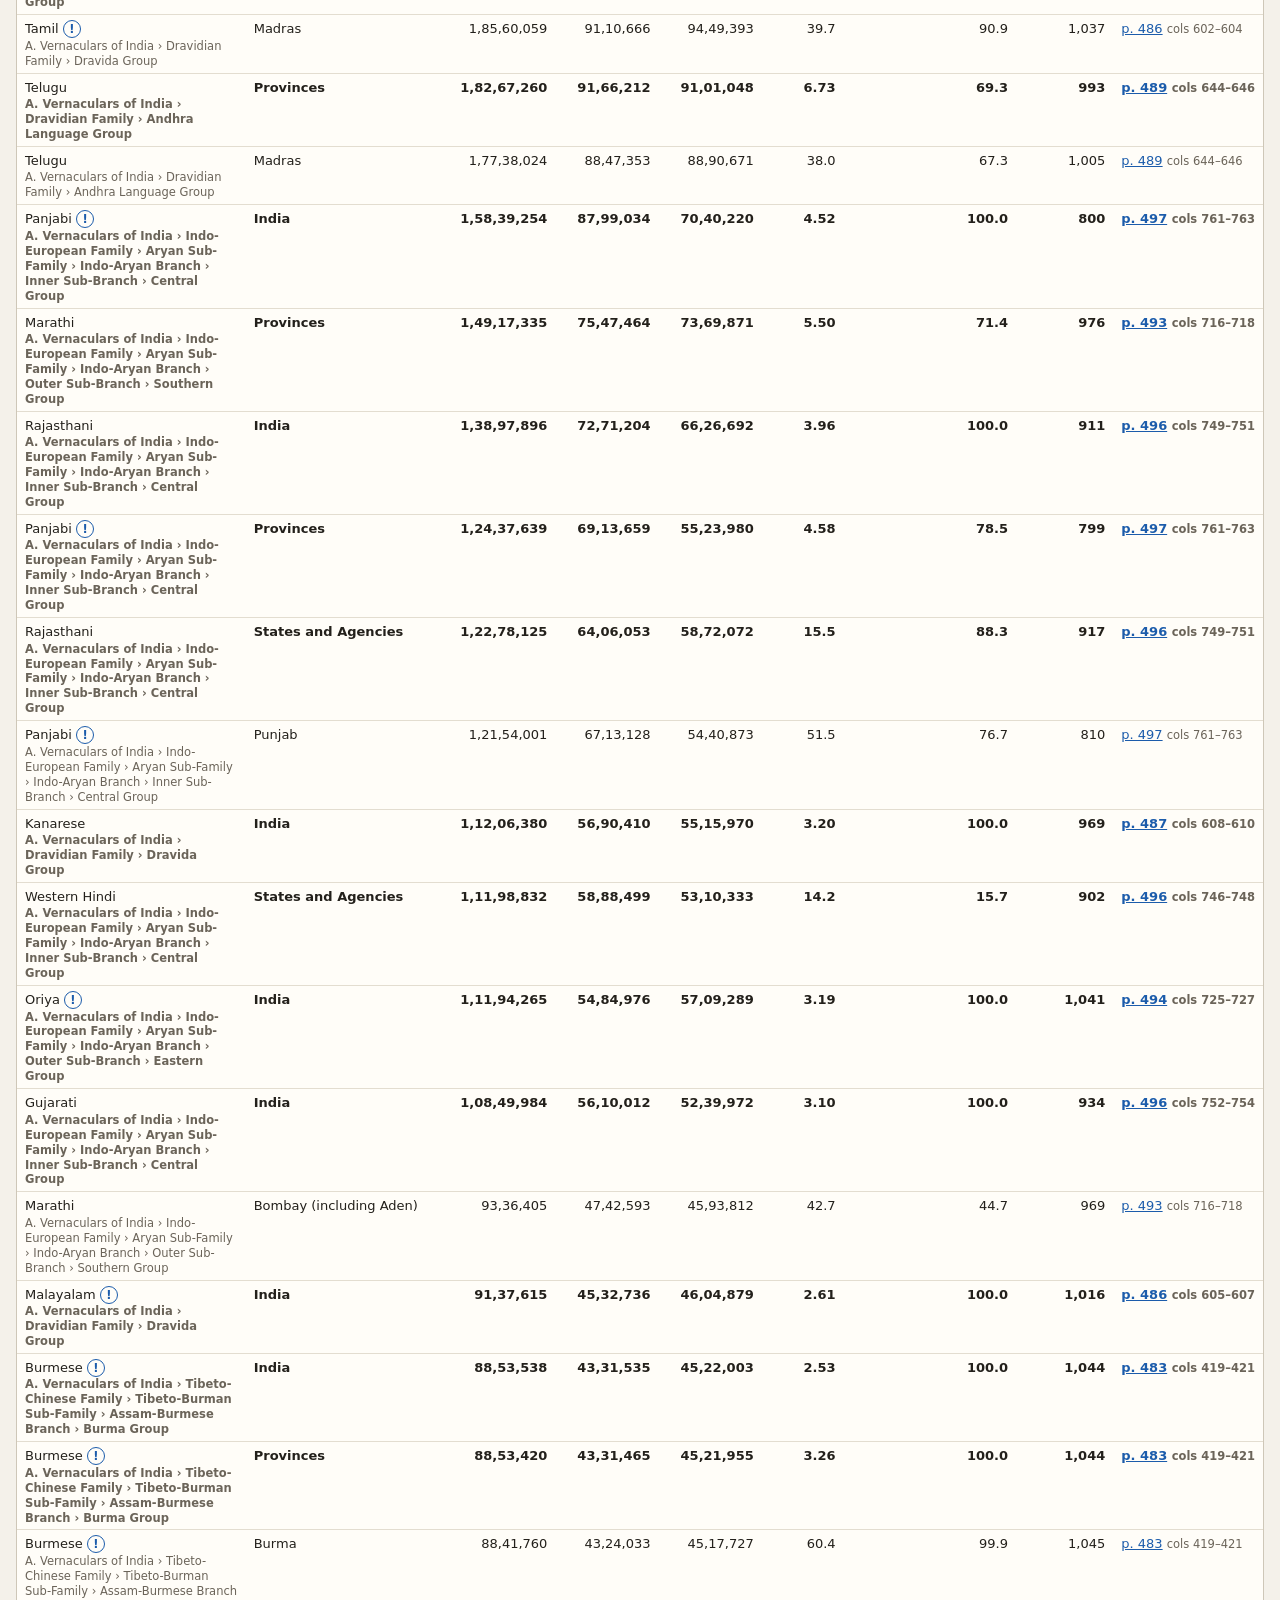
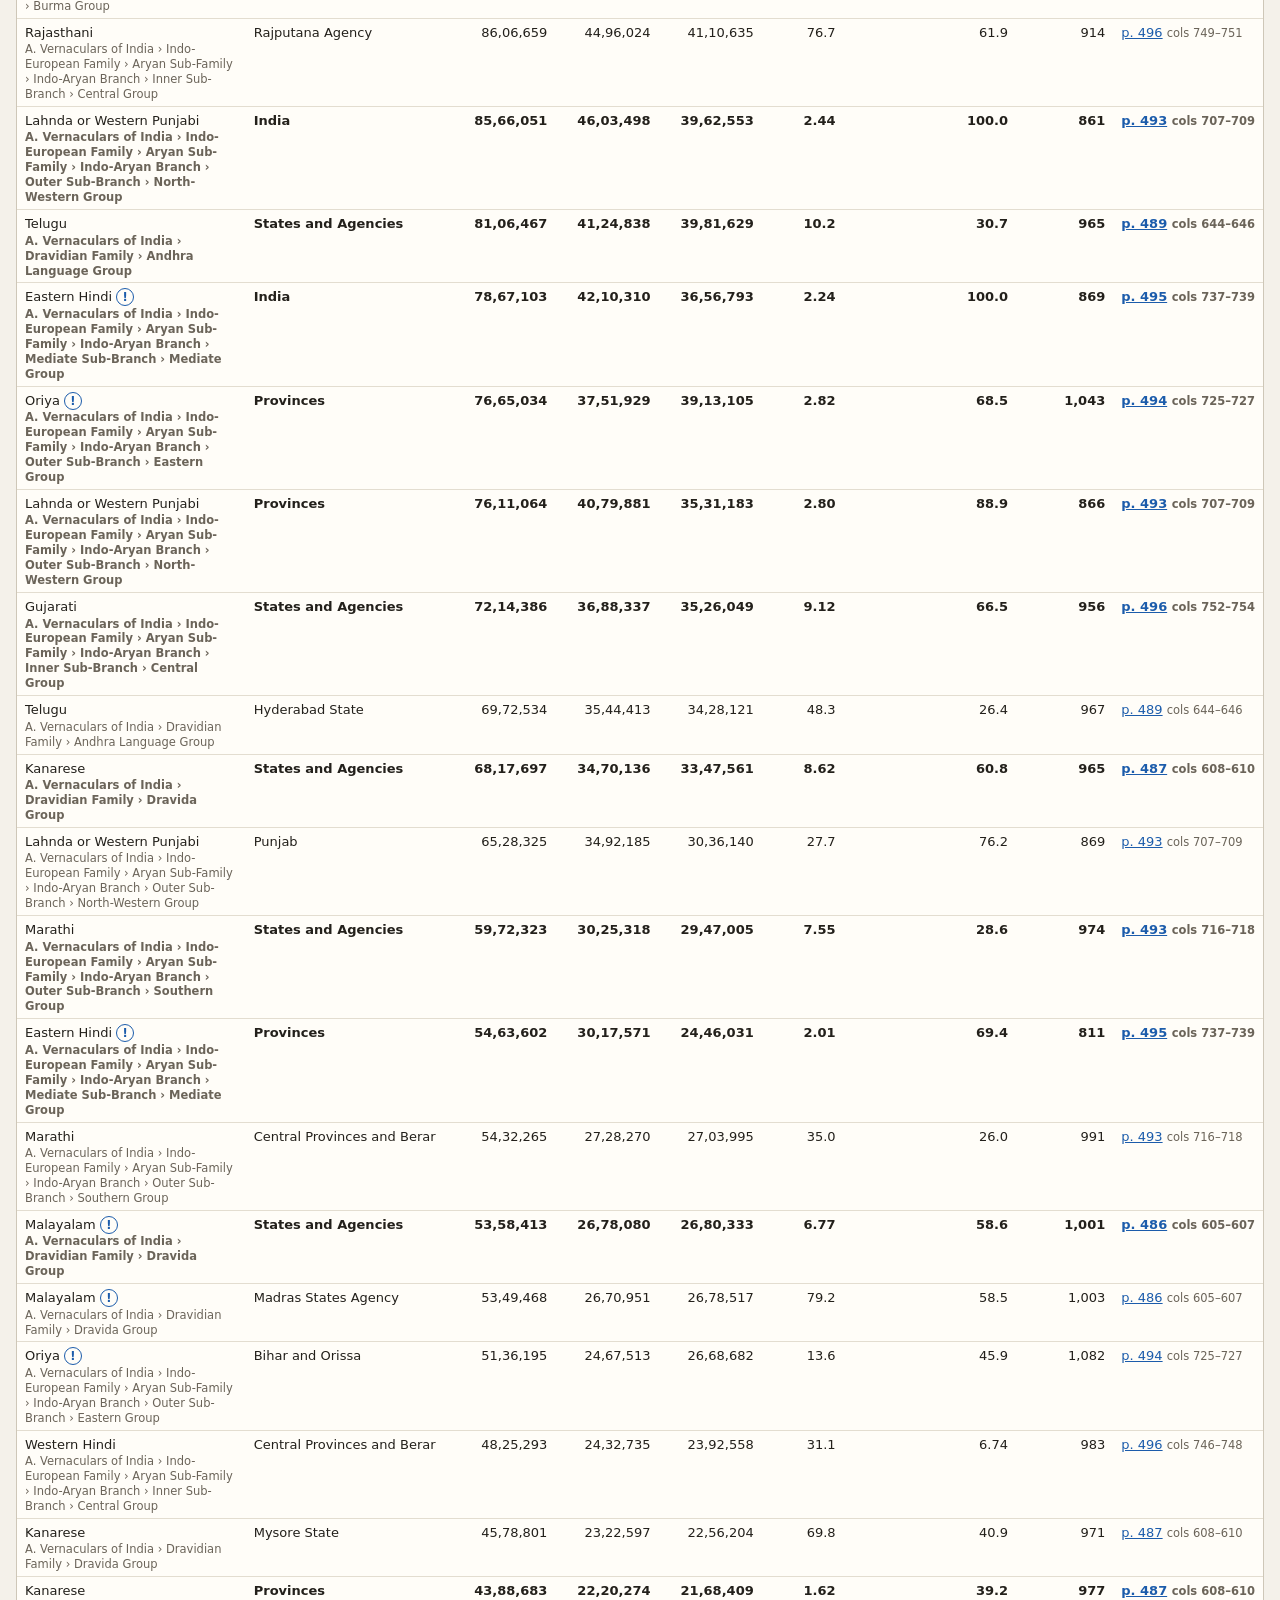
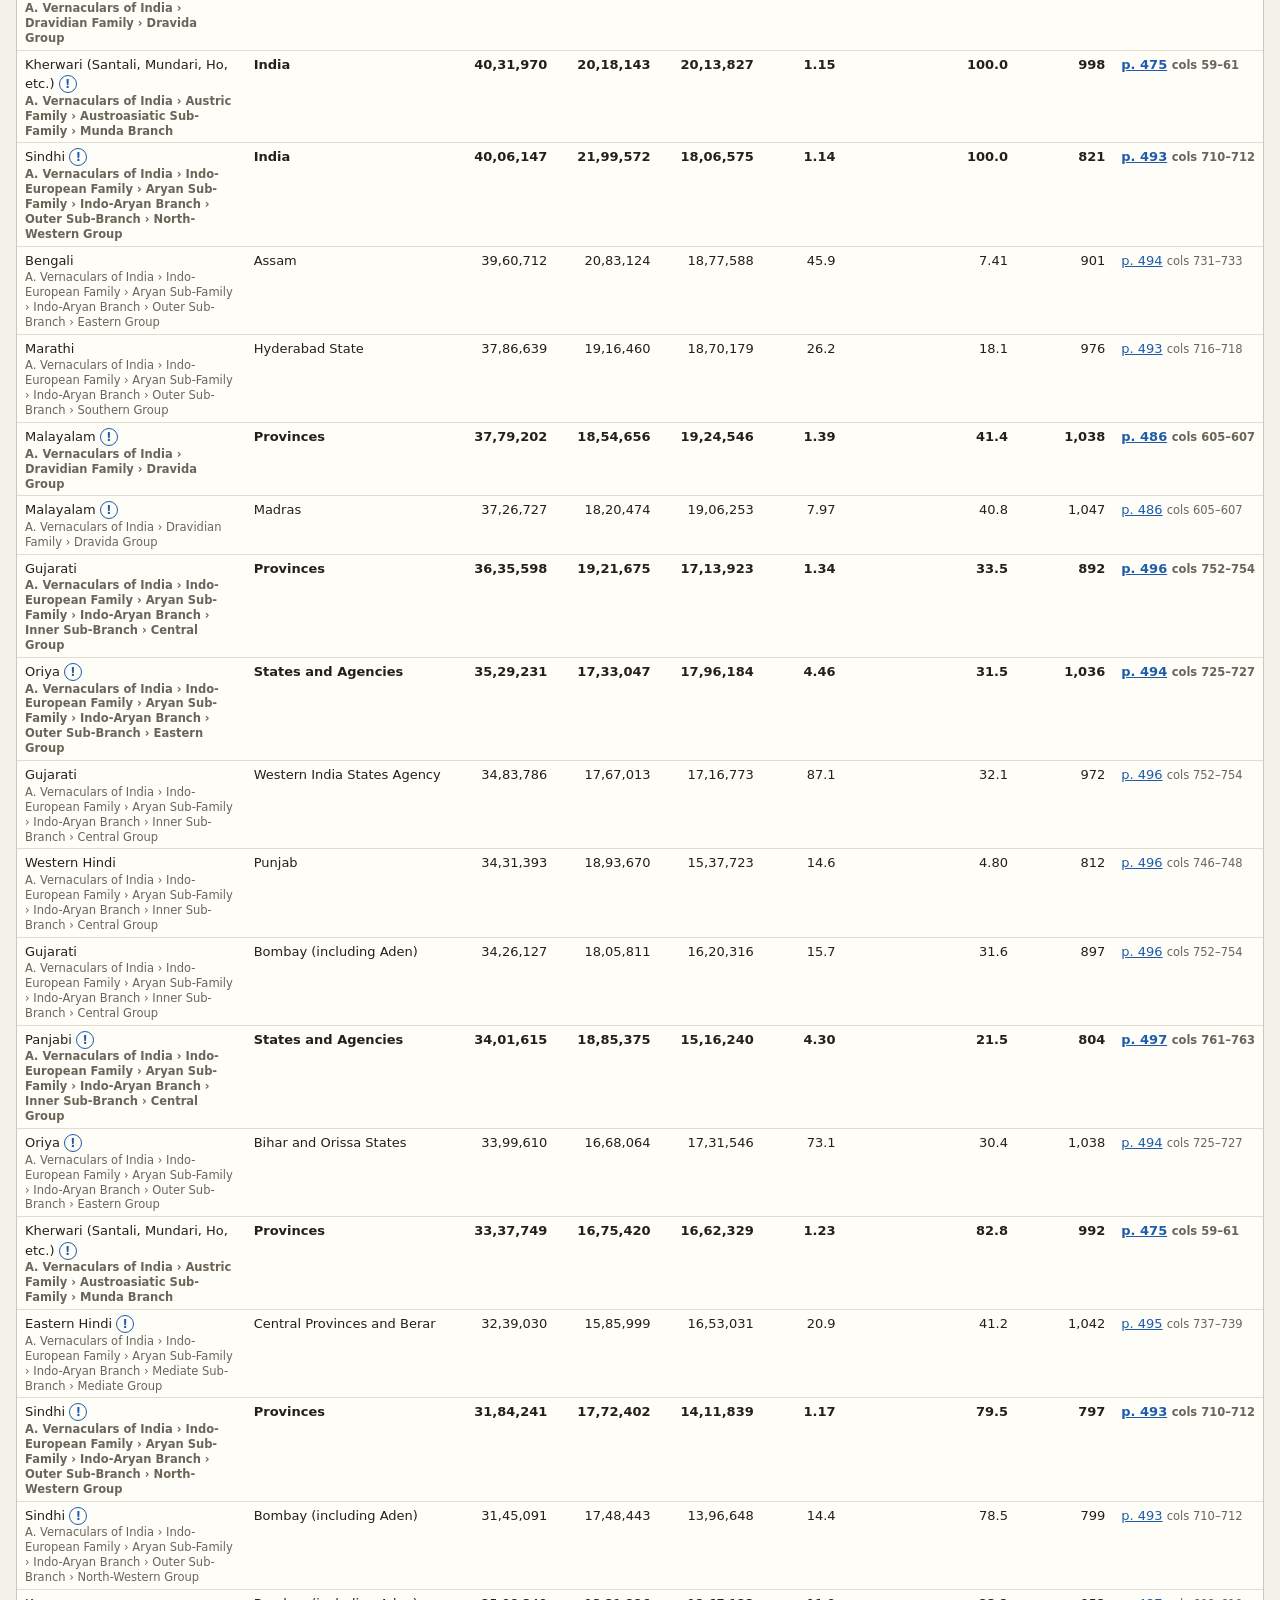
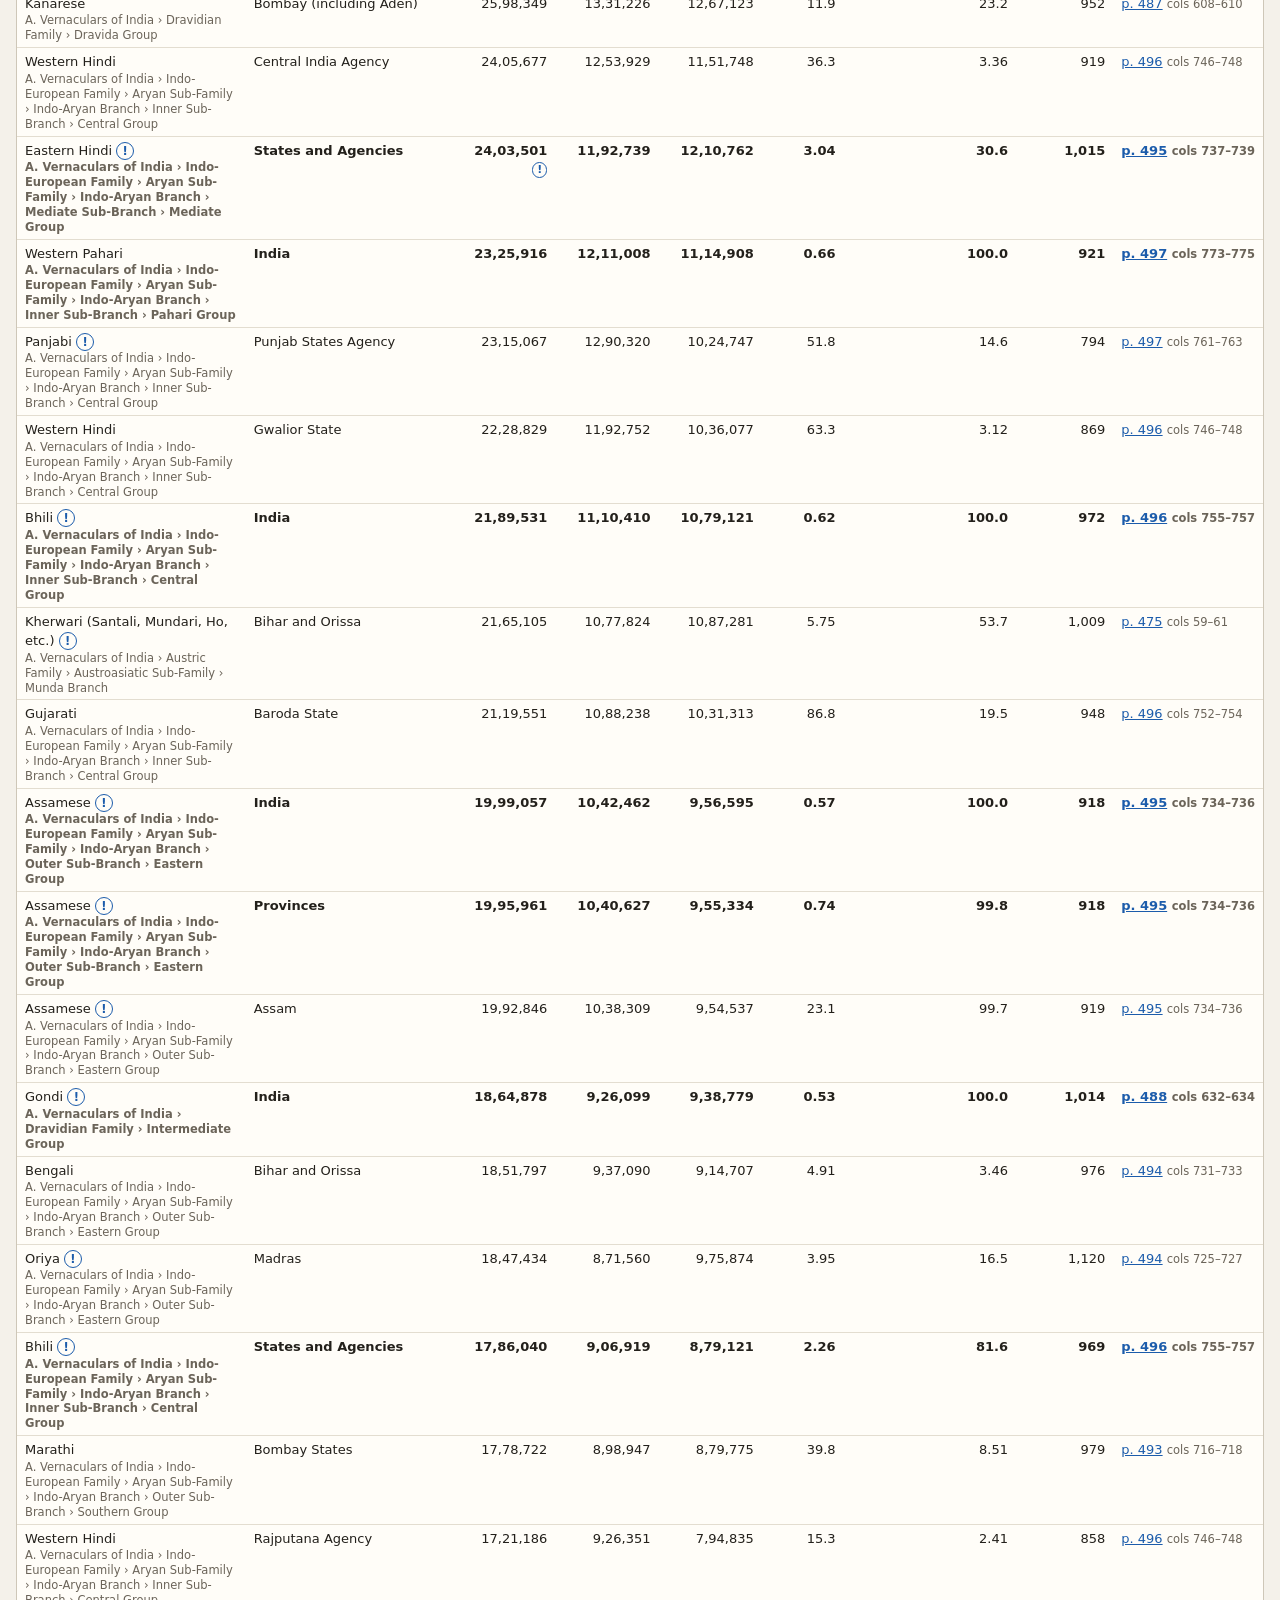
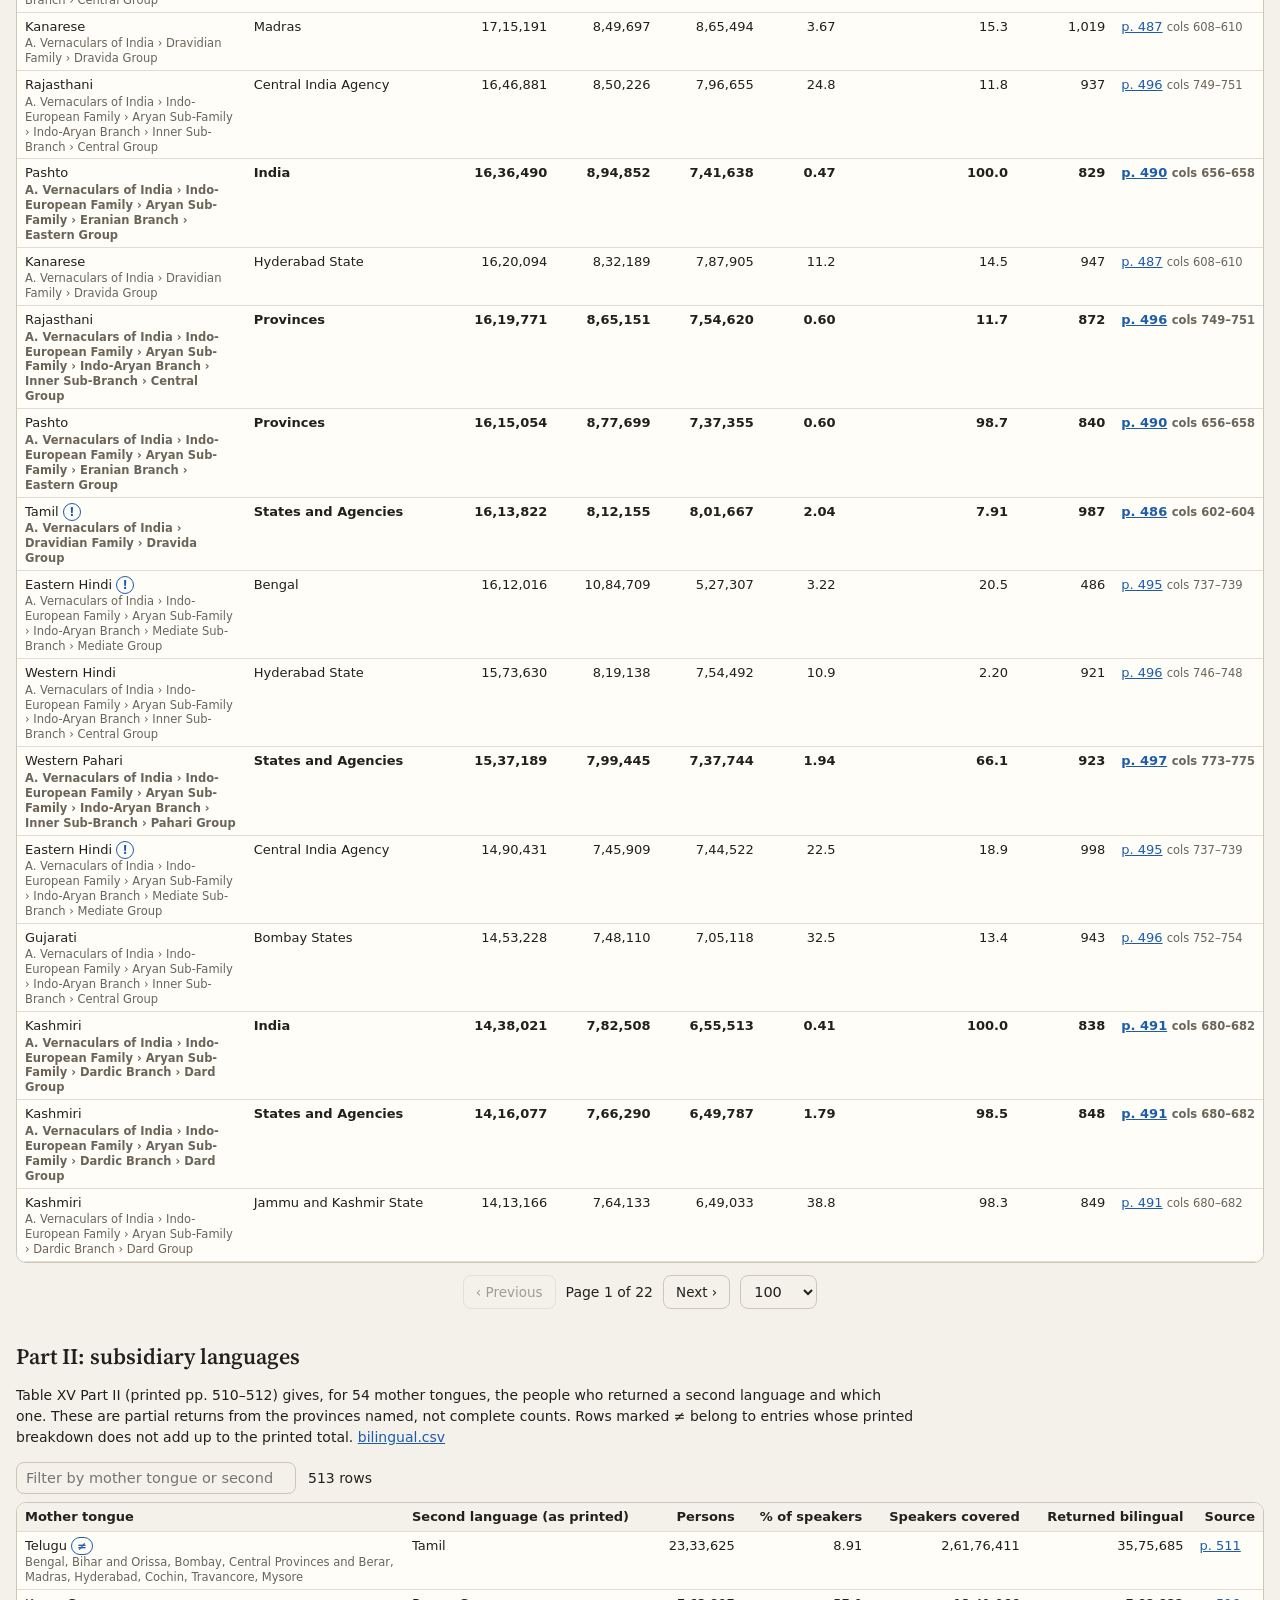
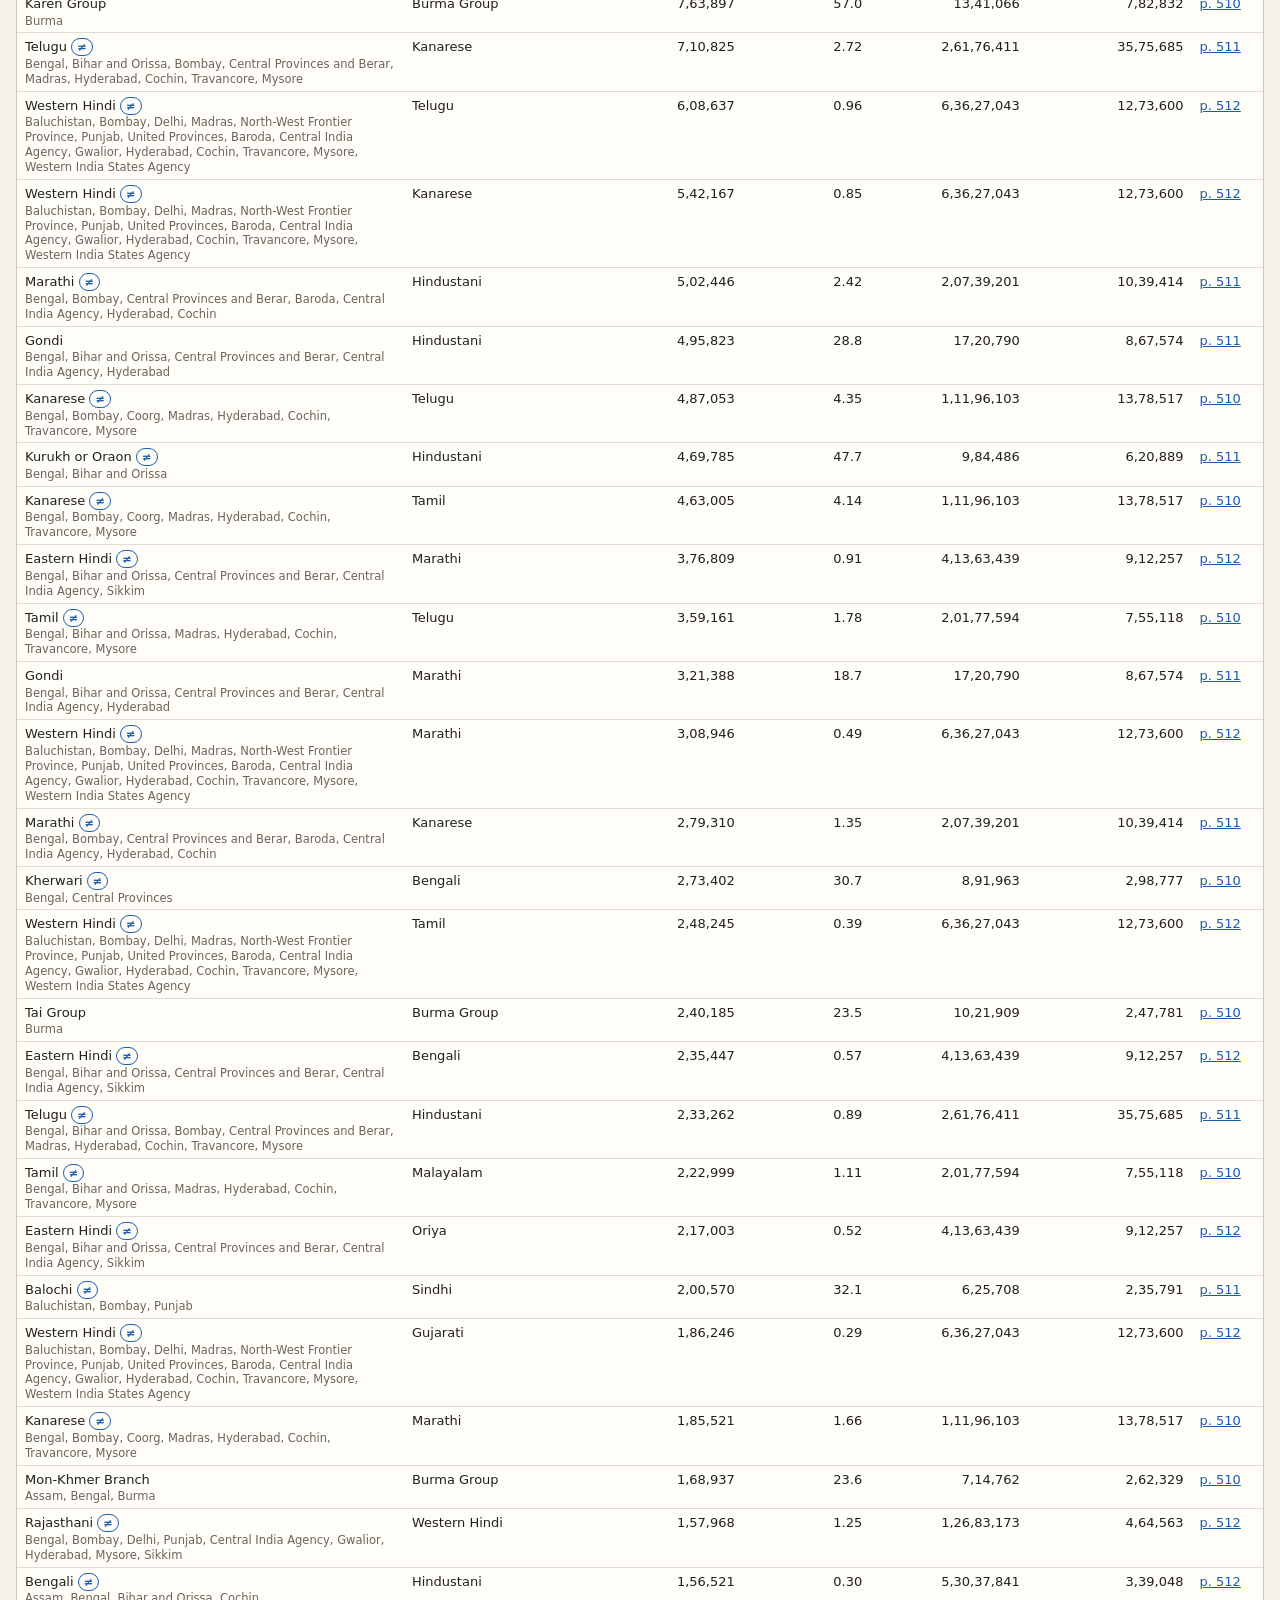
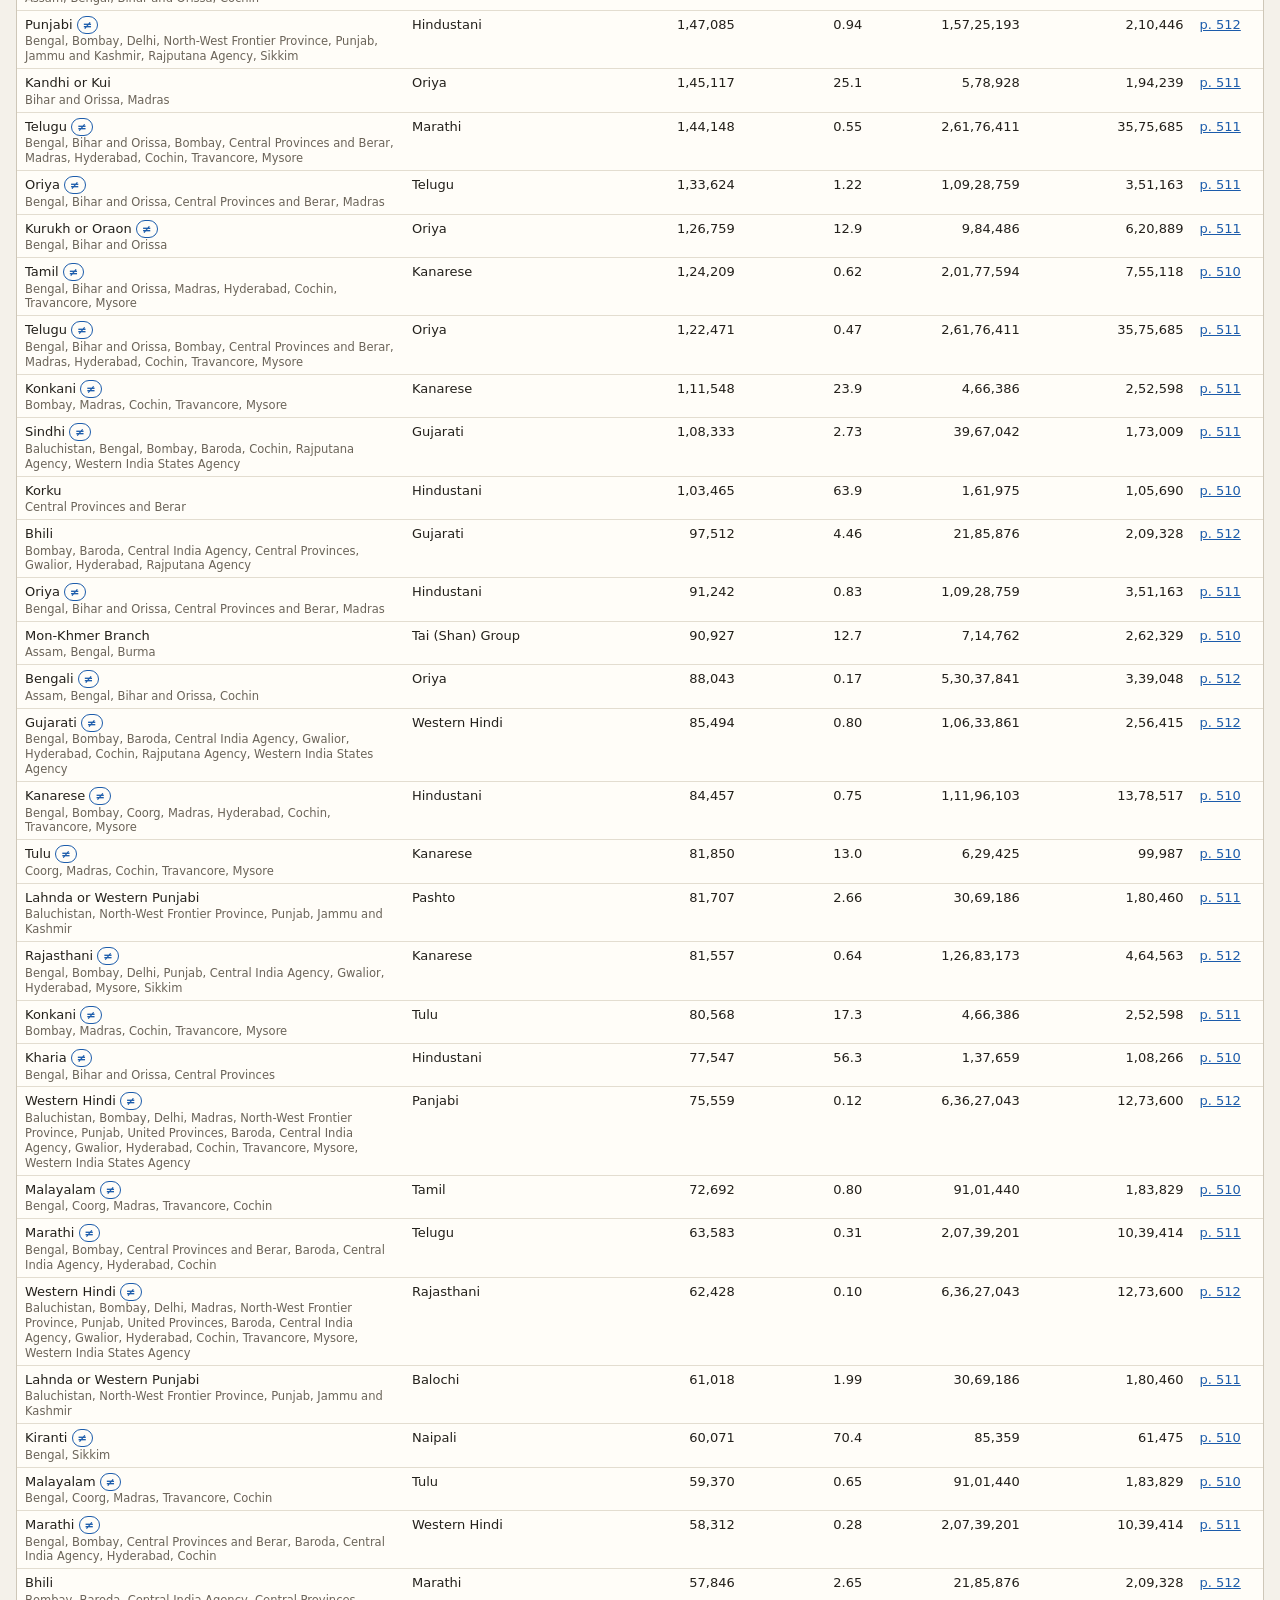
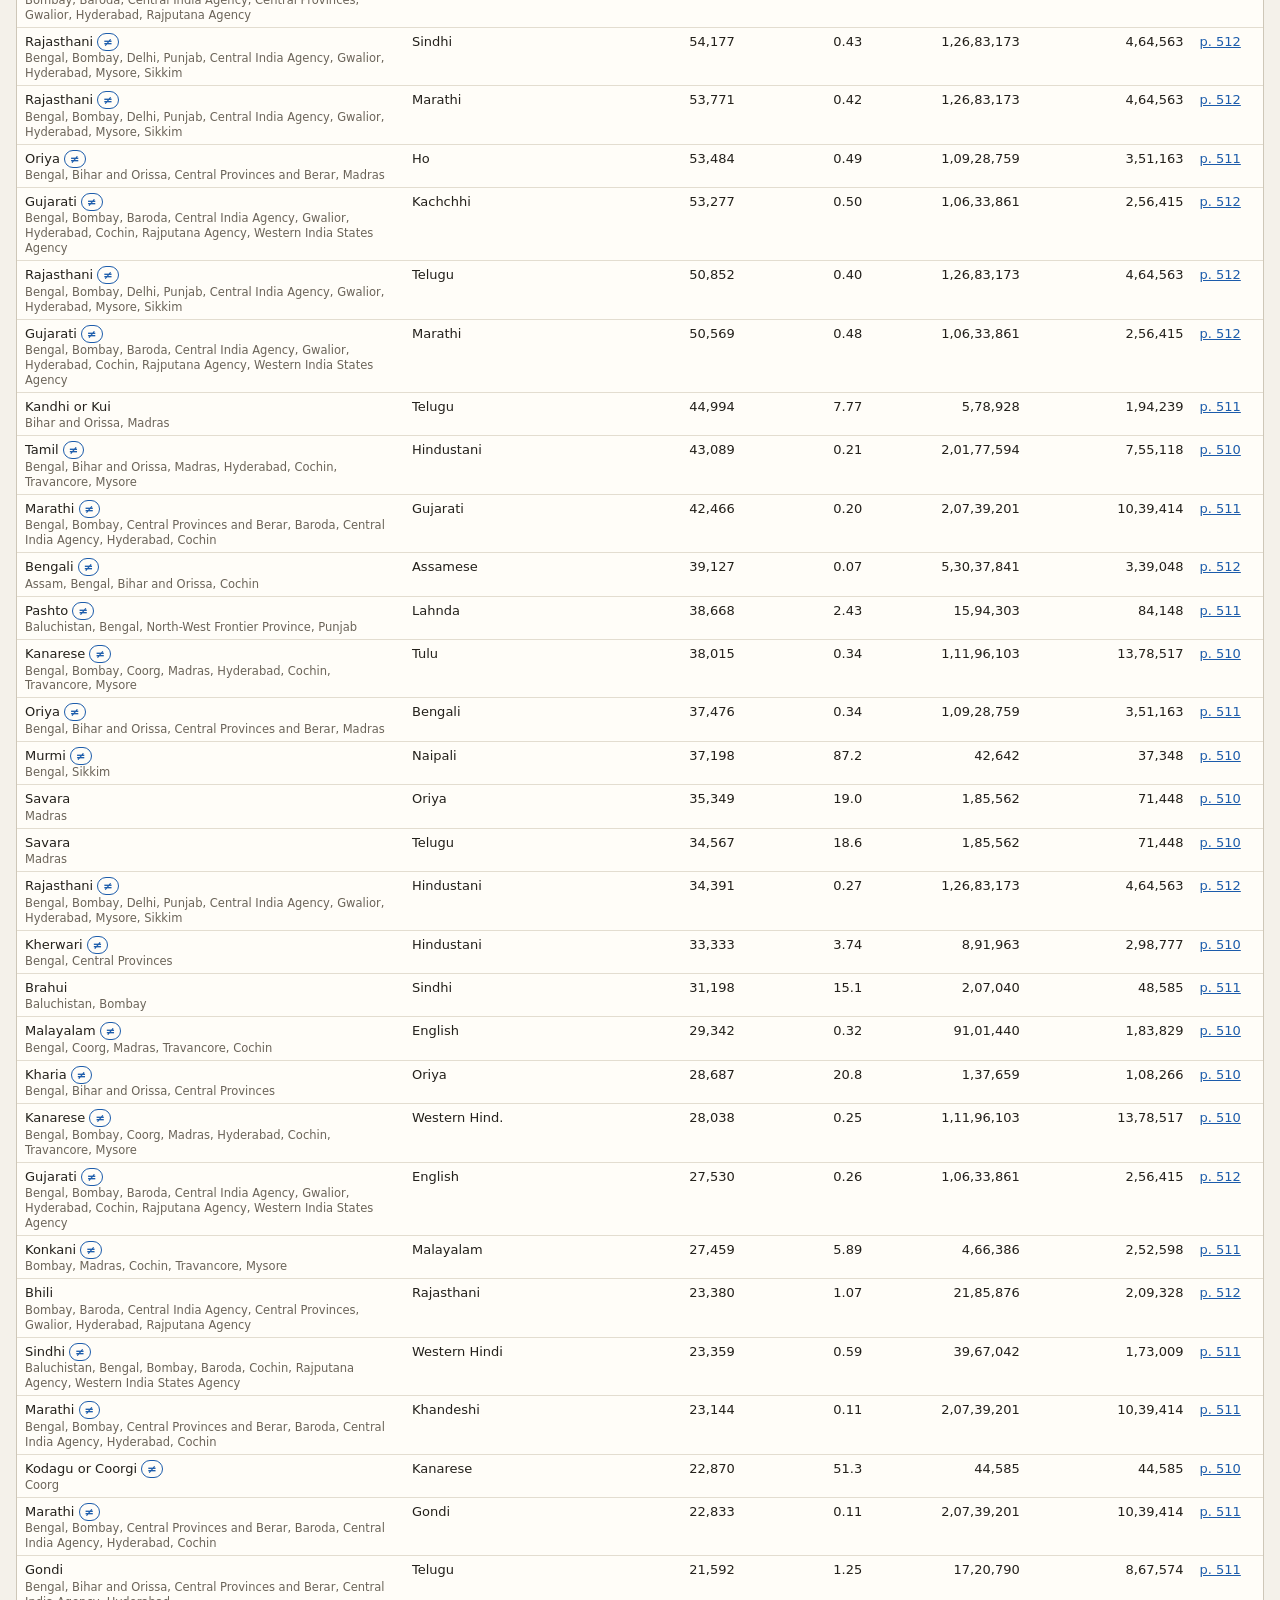
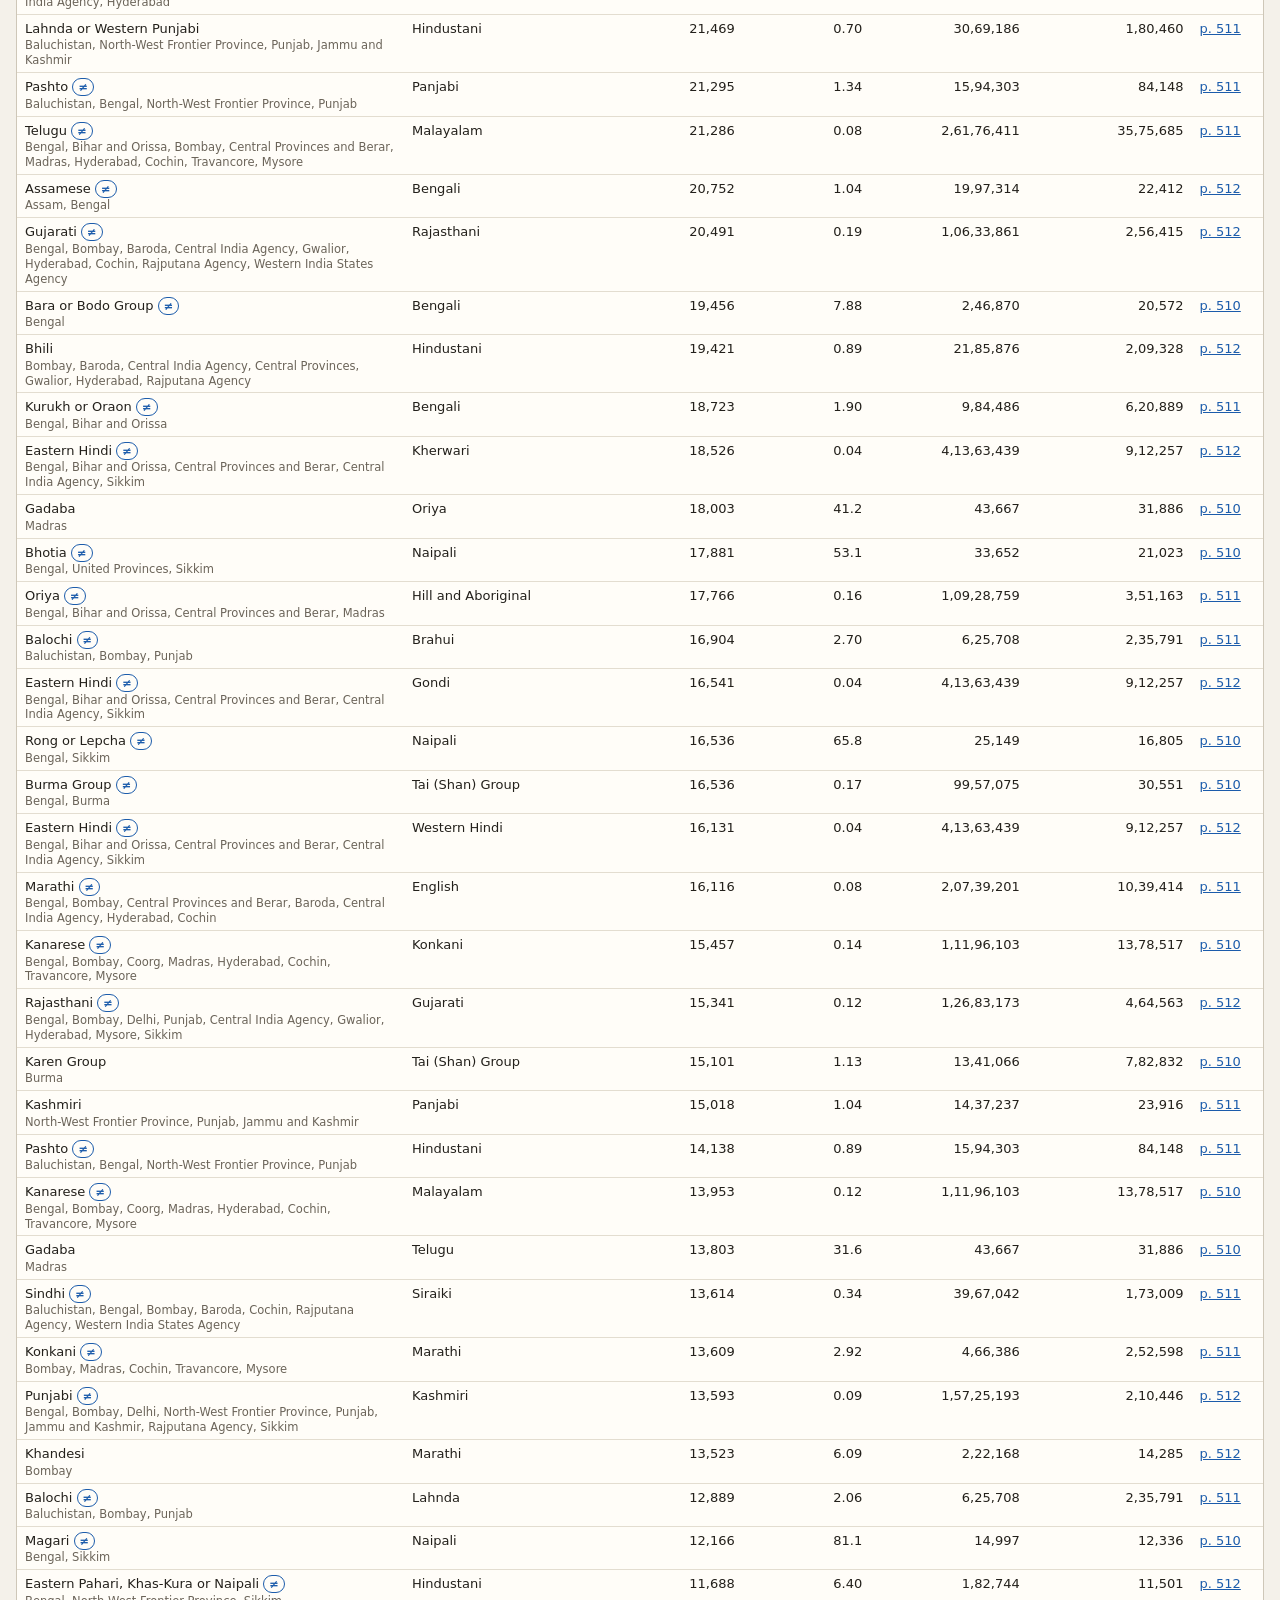
==== commit 1bd20683: "v2.1: district map from district units only, Burma by 1931 district, no red - District map draws onl" ====
--- a/data.html
+++ b/data.html
@@ -26,6 +26,7 @@
     <a href="data.html" aria-current="page">Province tables</a>
     <a href="regional.html">District tables</a>
     <a href="./#resources">Further reading</a>
+    <button type="button" id="btn-num" class="icon-btn num-btn"></button>
     <button type="button" id="btn-theme" class="icon-btn" aria-label="Toggle dark mode" title="Light / dark">&#9681;</button>
   </nav>
 </header>
@@ -66,7 +67,6 @@
   <div class="toolbar">
     <span id="count" aria-live="polite"></span>
     <span class="spacer"></span>
-    <label class="numfmt">Numbers: <select id="fmt"><option value="in">Indian (1,23,456)</option><option value="intl">International (123,456)</option></select></label>
     <button type="button" id="dl" class="btn">Download these rows (CSV)</button>
     <button type="button" id="reset" class="btn ghost">Clear filters</button>
   </div>
--- a/styles.css
+++ b/styles.css
@@ -9,9 +9,11 @@
   --muted: #6b6459;
   --line: #cec7b8;
   --line-soft: #e3ddd0;
-  --accent: #9a1813;
+  --accent: #1c5cab;
   --ocean: #cadfeb;
   --land: #ece6d8;        /* a unit with nothing to show */
+  --nofig: #dcd8cf;       /* district map: no figures for this area */
+  --sel: #f6dc5a;         /* selection outline: light yellow */
   --neigh: #dcd6c8;
   --neigh-line: #b9b1a1;
   --unit-line: #fffdf8;
@@ -21,11 +23,11 @@
   --hatch: #8a8171;
   --circle: #256abf;
   --circle-line: #fffdf8;
-  --focus: #9a1813;
+  --focus: #1c5cab;
   /* sequential blue, light -> dark (dataviz reference ramp 100..700) */
   --s0: #cde2fb; --s1: #9ec5f4; --s2: #6da7ec; --s3: #3987e5; --s4: #256abf; --s5: #184f95; --s6: #0d366b;
-  /* diverging: blue (fewer women) <- gray -> red (more women) */
-  --d-3: #1c5cab; --d-2: #5598e7; --d-1: #b7d3f6; --d0: #e6e3dc; --d1: #f5c4c0; --d2: #e66767; --d3: #b3261e;
+  /* diverging: blue (fewer women) <- gray -> orange (more women) */
+  --d-3: #1c5cab; --d-2: #5598e7; --d-1: #b7d3f6; --d0: #e6e3dc; --d1: #f7d3ae; --d2: #eb8a3c; --d3: #b3570f;
   --shadow: 0 2px 10px rgba(35, 32, 27, .16);
   --serif: "Source Serif 4", Georgia, "Times New Roman", serif;
   --sans: system-ui, -apple-system, "Segoe UI", Roboto, "Helvetica Neue", Arial, sans-serif;
@@ -34,31 +36,31 @@
   :root:not([data-theme="light"]) {
     color-scheme: dark;
     --bg: #11161c; --panel: #1b232b; --ink: #e6e9ec; --ink-2: #c3c9cf; --muted: #9aa4ae;
-    --line: #333c46; --line-soft: #28313a; --accent: #e0736b;
-    --ocean: #1d3d4f; --land: #2b333c; --neigh: #232b33; --neigh-line: #3d4954;
+    --line: #333c46; --line-soft: #28313a; --accent: #86b6ef;
+    --ocean: #1d3d4f; --land: #2b333c; --nofig: #353d46; --neigh: #232b33; --neigh-line: #3d4954;
     --unit-line: #11161c; --unit-hover: #ffffff; --grat: rgba(180, 200, 220, .12);
     --halo: rgba(17, 22, 28, .85); --hatch: #6d7883; --circle: #6da7ec; --circle-line: #11161c;
-    --focus: #e0736b;
+    --focus: #86b6ef;
     --s0: #1b3556; --s1: #184f95; --s2: #1c5cab; --s3: #2a78d6; --s4: #5598e7; --s5: #86b6ef; --s6: #cde2fb;
-    --d-3: #86b6ef; --d-2: #3987e5; --d-1: #1c3f69; --d0: #3a3f45; --d1: #6b2b28; --d2: #d0504b; --d3: #f2a39e;
+    --d-3: #86b6ef; --d-2: #3987e5; --d-1: #1c3f69; --d0: #3a3f45; --d1: #6b3d14; --d2: #d9772a; --d3: #f5b77a;
     --shadow: 0 2px 12px rgba(0, 0, 0, .55);
   }
 }
 :root[data-theme="dark"] {
   color-scheme: dark;
   --bg: #11161c; --panel: #1b232b; --ink: #e6e9ec; --ink-2: #c3c9cf; --muted: #9aa4ae;
-  --line: #333c46; --line-soft: #28313a; --accent: #e0736b;
-  --ocean: #1d3d4f; --land: #2b333c; --neigh: #232b33; --neigh-line: #3d4954;
+  --line: #333c46; --line-soft: #28313a; --accent: #86b6ef;
+  --ocean: #1d3d4f; --land: #2b333c; --nofig: #353d46; --neigh: #232b33; --neigh-line: #3d4954;
   --unit-line: #11161c; --unit-hover: #ffffff; --grat: rgba(180, 200, 220, .12);
   --halo: rgba(17, 22, 28, .85); --hatch: #6d7883; --circle: #6da7ec; --circle-line: #11161c;
-  --focus: #e0736b;
+  --focus: #86b6ef;
   --s0: #1b3556; --s1: #184f95; --s2: #1c5cab; --s3: #2a78d6; --s4: #5598e7; --s5: #86b6ef; --s6: #cde2fb;
-  --d-3: #86b6ef; --d-2: #3987e5; --d-1: #1c3f69; --d0: #3a3f45; --d1: #6b2b28; --d2: #d0504b; --d3: #f2a39e;
+  --d-3: #86b6ef; --d-2: #3987e5; --d-1: #1c3f69; --d0: #3a3f45; --d1: #6b3d14; --d2: #d9772a; --d3: #f5b77a;
   --shadow: 0 2px 12px rgba(0, 0, 0, .55);
 }
 
 * { box-sizing: border-box; }
-html { scroll-behavior: smooth; }
+html { scroll-behavior: smooth; scroll-padding-top: 120px; }
 body {
   margin: 0; background: var(--bg); color: var(--ink);
   font: 15px/1.5 var(--sans);
@@ -107,7 +109,7 @@
   cursor: pointer; transition: fill .25s; }
 .unit.zero { fill: var(--land); }
 .unit.hover, .unit:focus-visible { stroke: var(--unit-hover); stroke-width: 2.2; outline: none; }
-.unit.sel { stroke: var(--accent); stroke-width: 2.6; }
+.unit.sel { stroke: var(--sel); stroke-width: 3.4; }
 #g-units .unit.sel, #g-units .unit.hover { paint-order: stroke; }
 .circle { fill: var(--circle); fill-opacity: .72; stroke: var(--circle-line); stroke-width: 1.2;
   vector-effect: non-scaling-stroke; pointer-events: none; }
@@ -342,7 +344,7 @@
 #bar .scope { margin: 2px 0 0; font-size: 12px; color: var(--ink-2); display: inline-block; border: 1px solid var(--line);
   border-radius: 999px; padding: 1px 9px; background: var(--bg); }
 #btn-tour { margin-right: 6px; }
-.modern { fill: none; stroke: var(--accent); stroke-width: 1.6; stroke-dasharray: 5 3; vector-effect: non-scaling-stroke; pointer-events: none; }
+.modern { fill: none; stroke: var(--ink-2); stroke-width: 1.6; stroke-dasharray: 5 3; vector-effect: non-scaling-stroke; pointer-events: none; }
 #g-modern { display: none; }
 #stage.show-modern #g-modern { display: inline; }
 .flag-m { display: inline-block; min-width: 15px; padding: 0 4px; margin-left: 2px; border-radius: 8px; border: 1px solid var(--accent);
@@ -387,7 +389,6 @@
 #g-units .unit { stroke-width: .5; }
 #g-units .unit.hover, #g-units .unit:focus-visible { stroke-width: 2.2; }
 #g-units .unit.sel { stroke-width: 2.6; }
-#g-units .unit.partial { stroke: var(--accent); stroke-dasharray: 2 2; }
 .members { list-style: none; margin: 4px 0 0; padding: 0; max-height: 260px; overflow-y: auto; }
 .members li { padding: 3px 0; border-bottom: 1px solid var(--line-soft); }
 #table-host tr[data-u] { cursor: pointer; }
@@ -398,5 +399,19 @@
 .pop-chart .pc { fill: var(--s2); }
 .pop-chart .pc-31 { fill: var(--s5); }
 .pop-chart .pc-na { fill: var(--line); }
-.pop-chart g:hover .pc, .pop-chart g:hover .pc-31 { fill: var(--accent); }
+.pop-chart g:hover .pc, .pop-chart g:hover .pc-31, .pop-chart g.on .pc, .pop-chart g.on .pc-31 { fill: var(--s4); }
+.pop-chart g { cursor: default; outline: none; }
 .pop-chart .pc-t { font: 10px var(--sans); fill: var(--muted); text-anchor: middle; }
+#g-base .nofig-base, #g-extra .nofig-base { fill: var(--nofig); stroke: none; pointer-events: none; }
+#g-units .unit.nofig { fill: var(--nofig); }
+#legend .sw.nofig { background: var(--nofig); }
+#side > #unit-panel:first-child { border-top: 0; padding-top: 0; border-bottom: 1px solid var(--line); padding-bottom: 12px; }
+.icon-btn.num-btn { width: auto; padding: 0 8px; font: 500 12.5px var(--sans); font-variant-numeric: tabular-nums; }
+.pop-block > .lbl { display: block; }
+input[type=checkbox], input[type=radio] { accent-color: var(--accent); }
+.pop-block { position: relative; }
+.pop-tip { position: absolute; z-index: 5; pointer-events: none; background: var(--panel); border: 1px solid var(--line); border-radius: 8px;
+  box-shadow: var(--shadow); padding: 6px 9px; font-size: 12.5px; line-height: 1.35; white-space: nowrap; }
+.pop-tip b { display: block; font-size: 13px; }
+.pop-tip .big { display: block; font-size: 16px; font-weight: 600; font-variant-numeric: tabular-nums; }
+.pop-tip .m { display: block; color: var(--muted); font-size: 12px; }
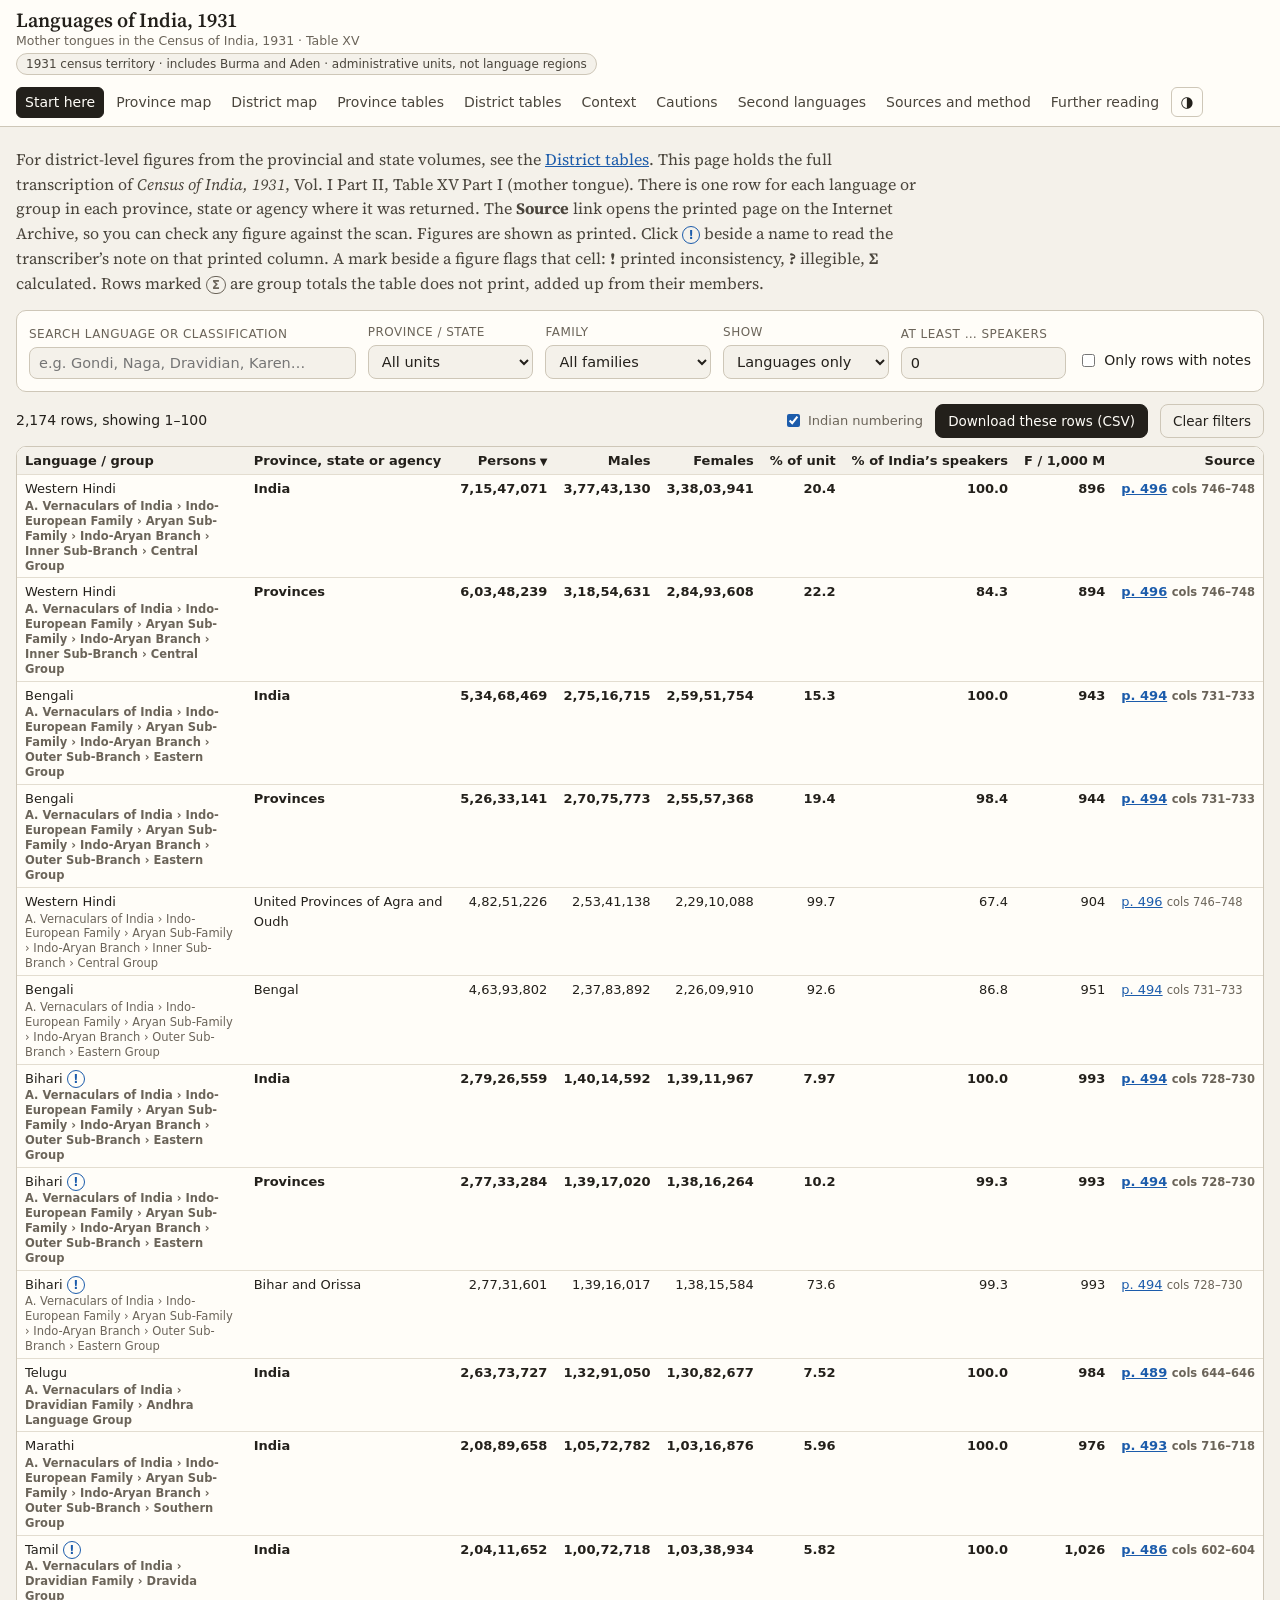
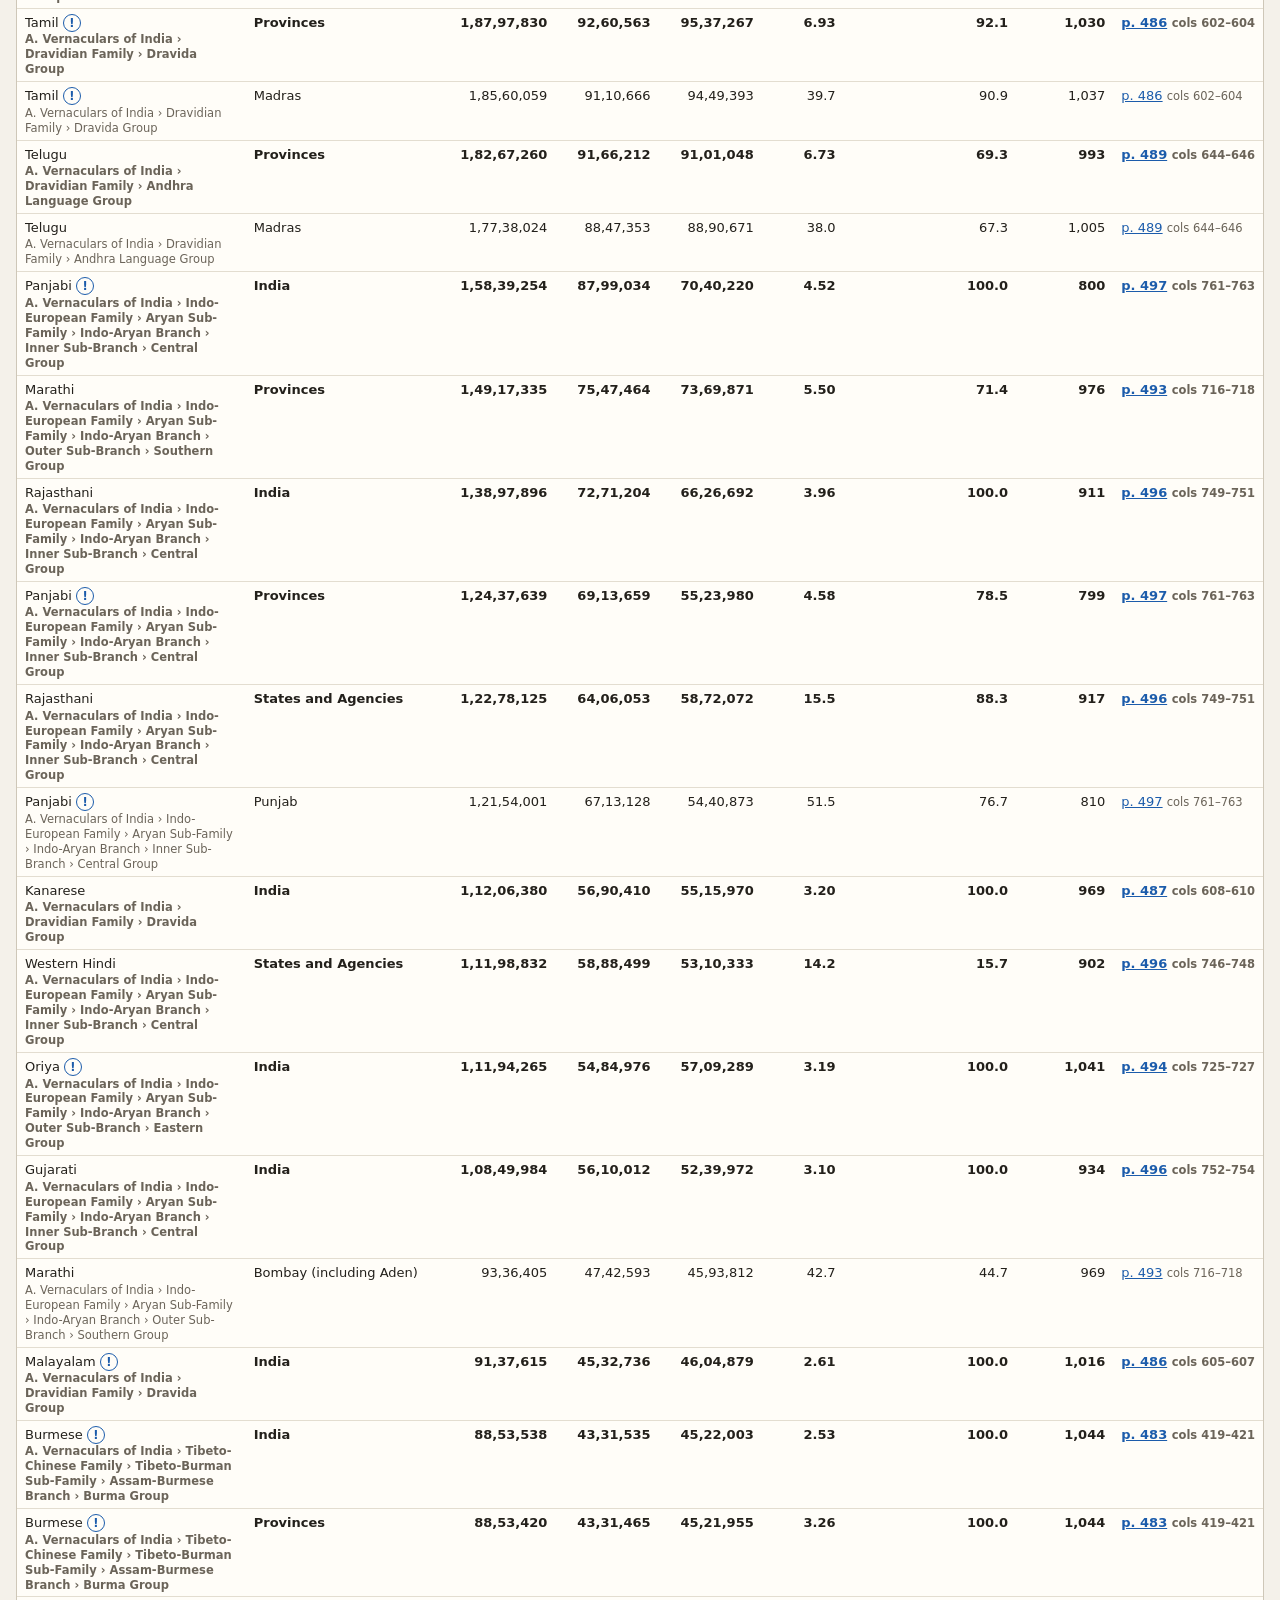
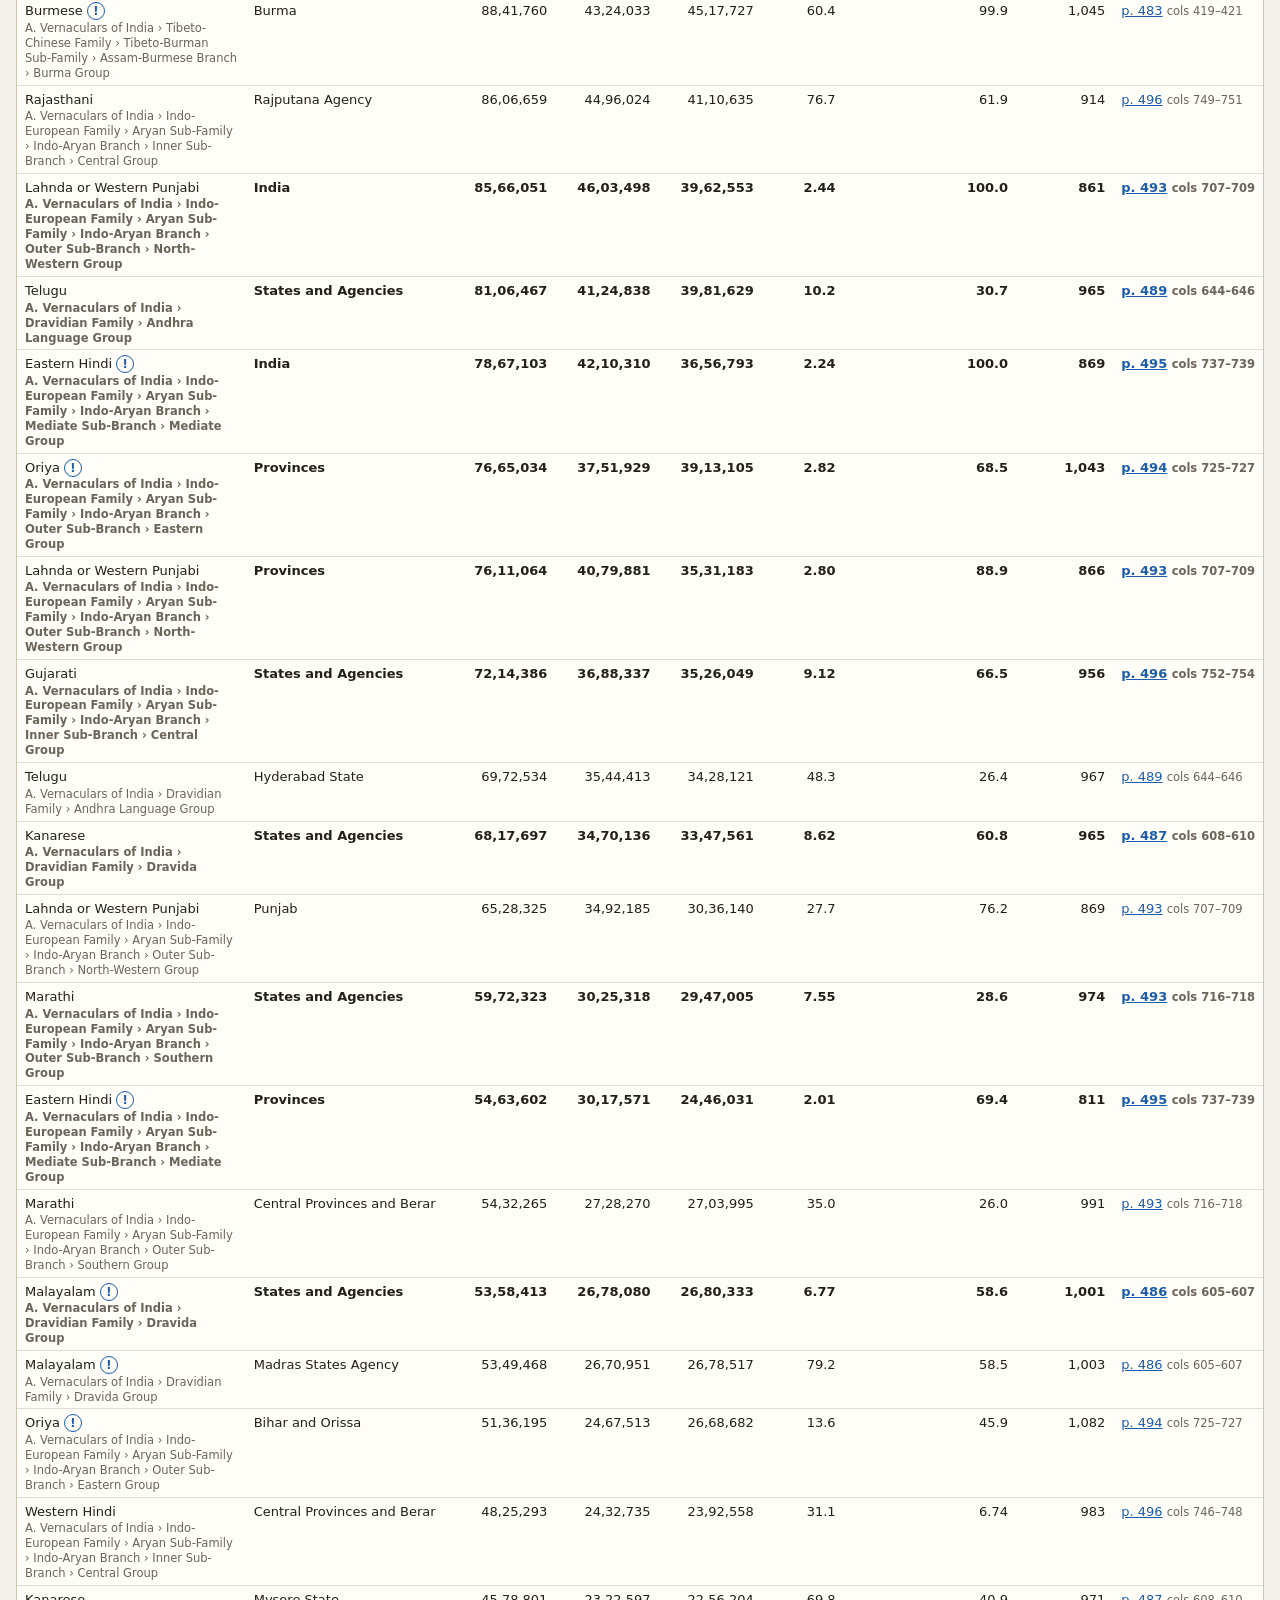
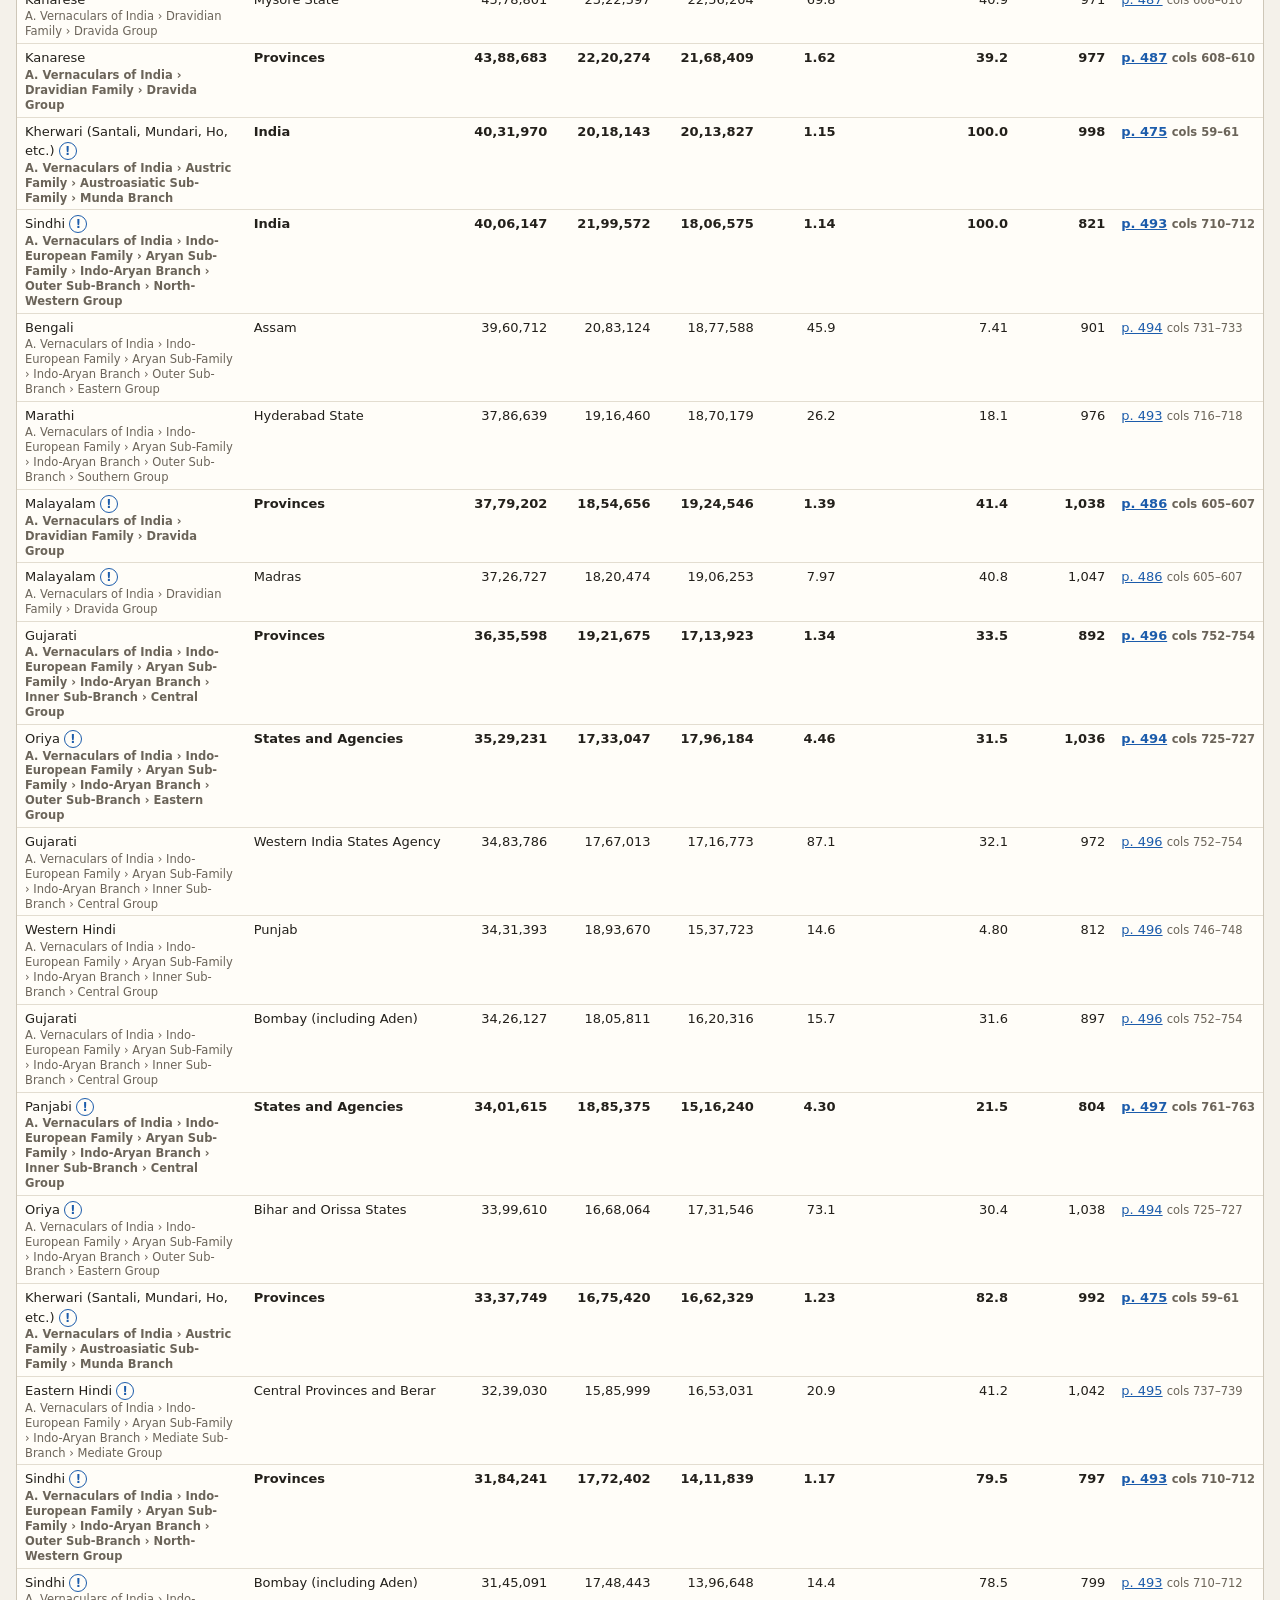
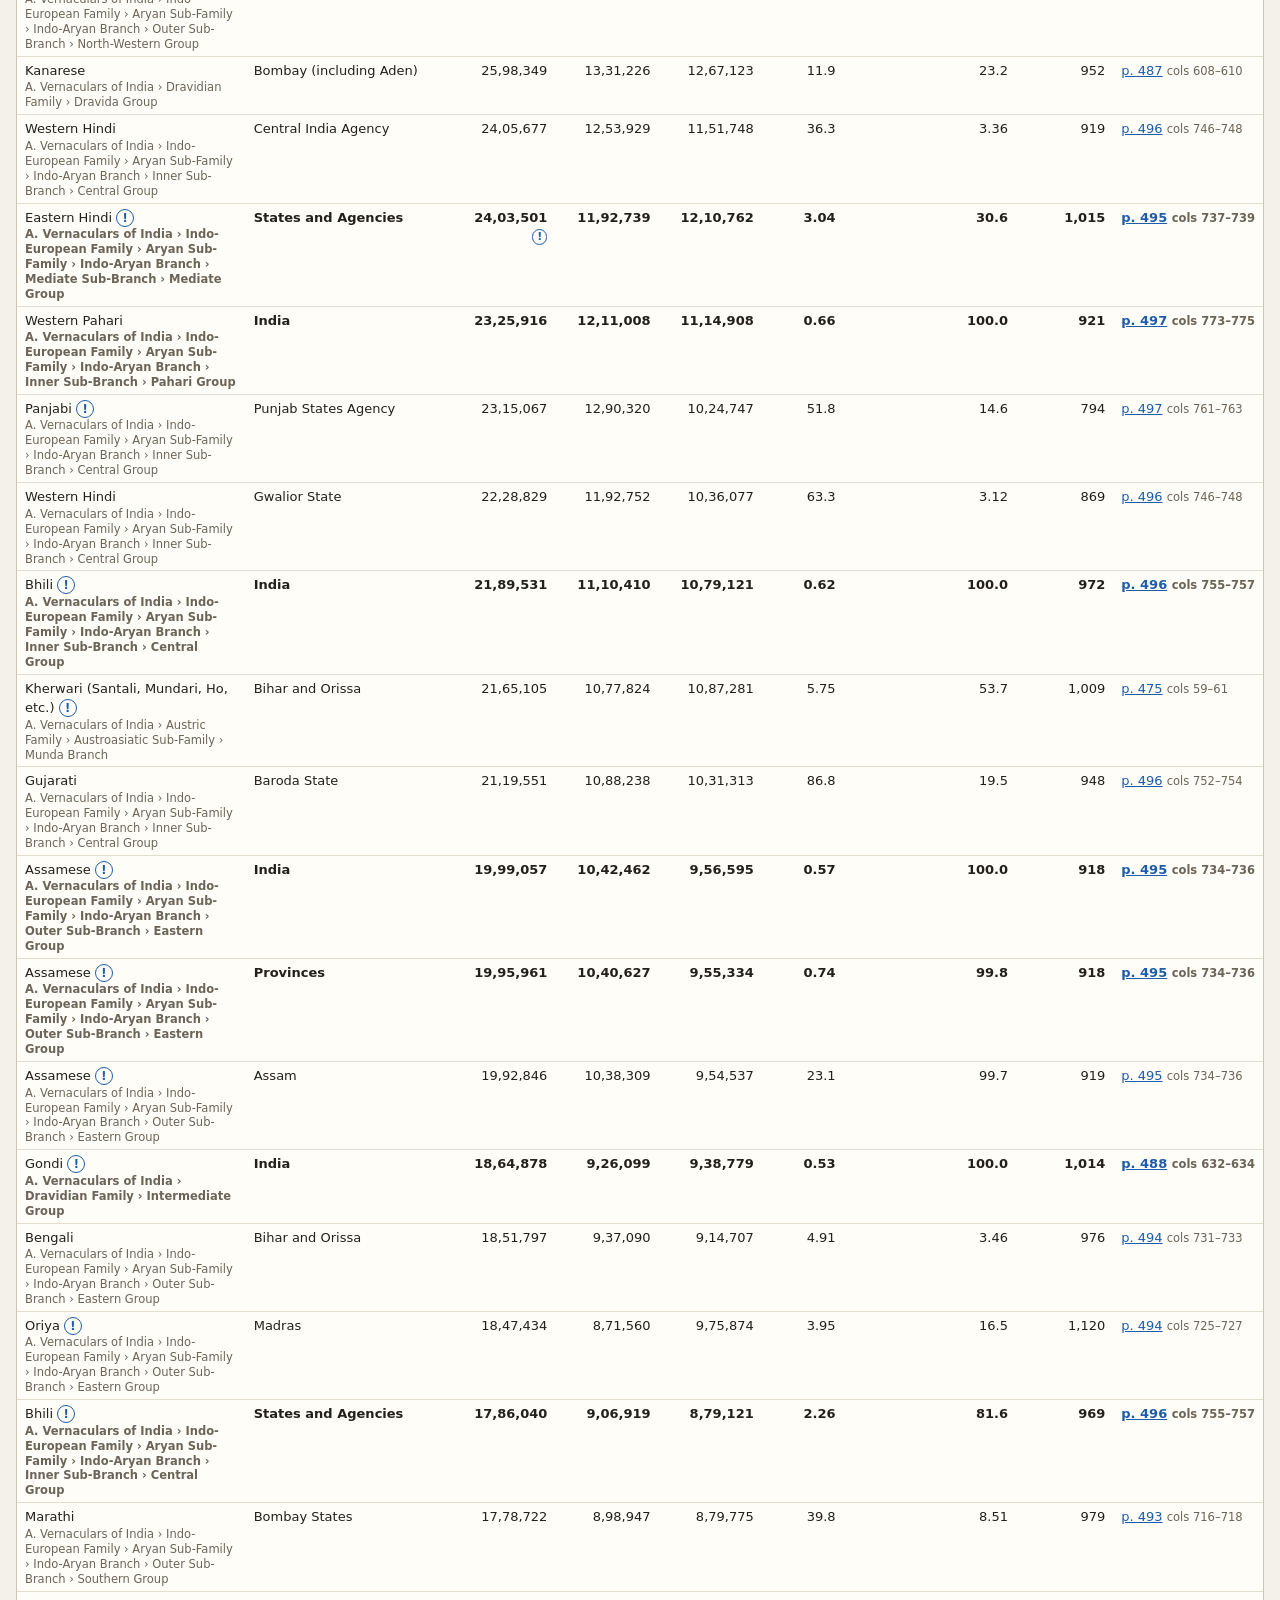
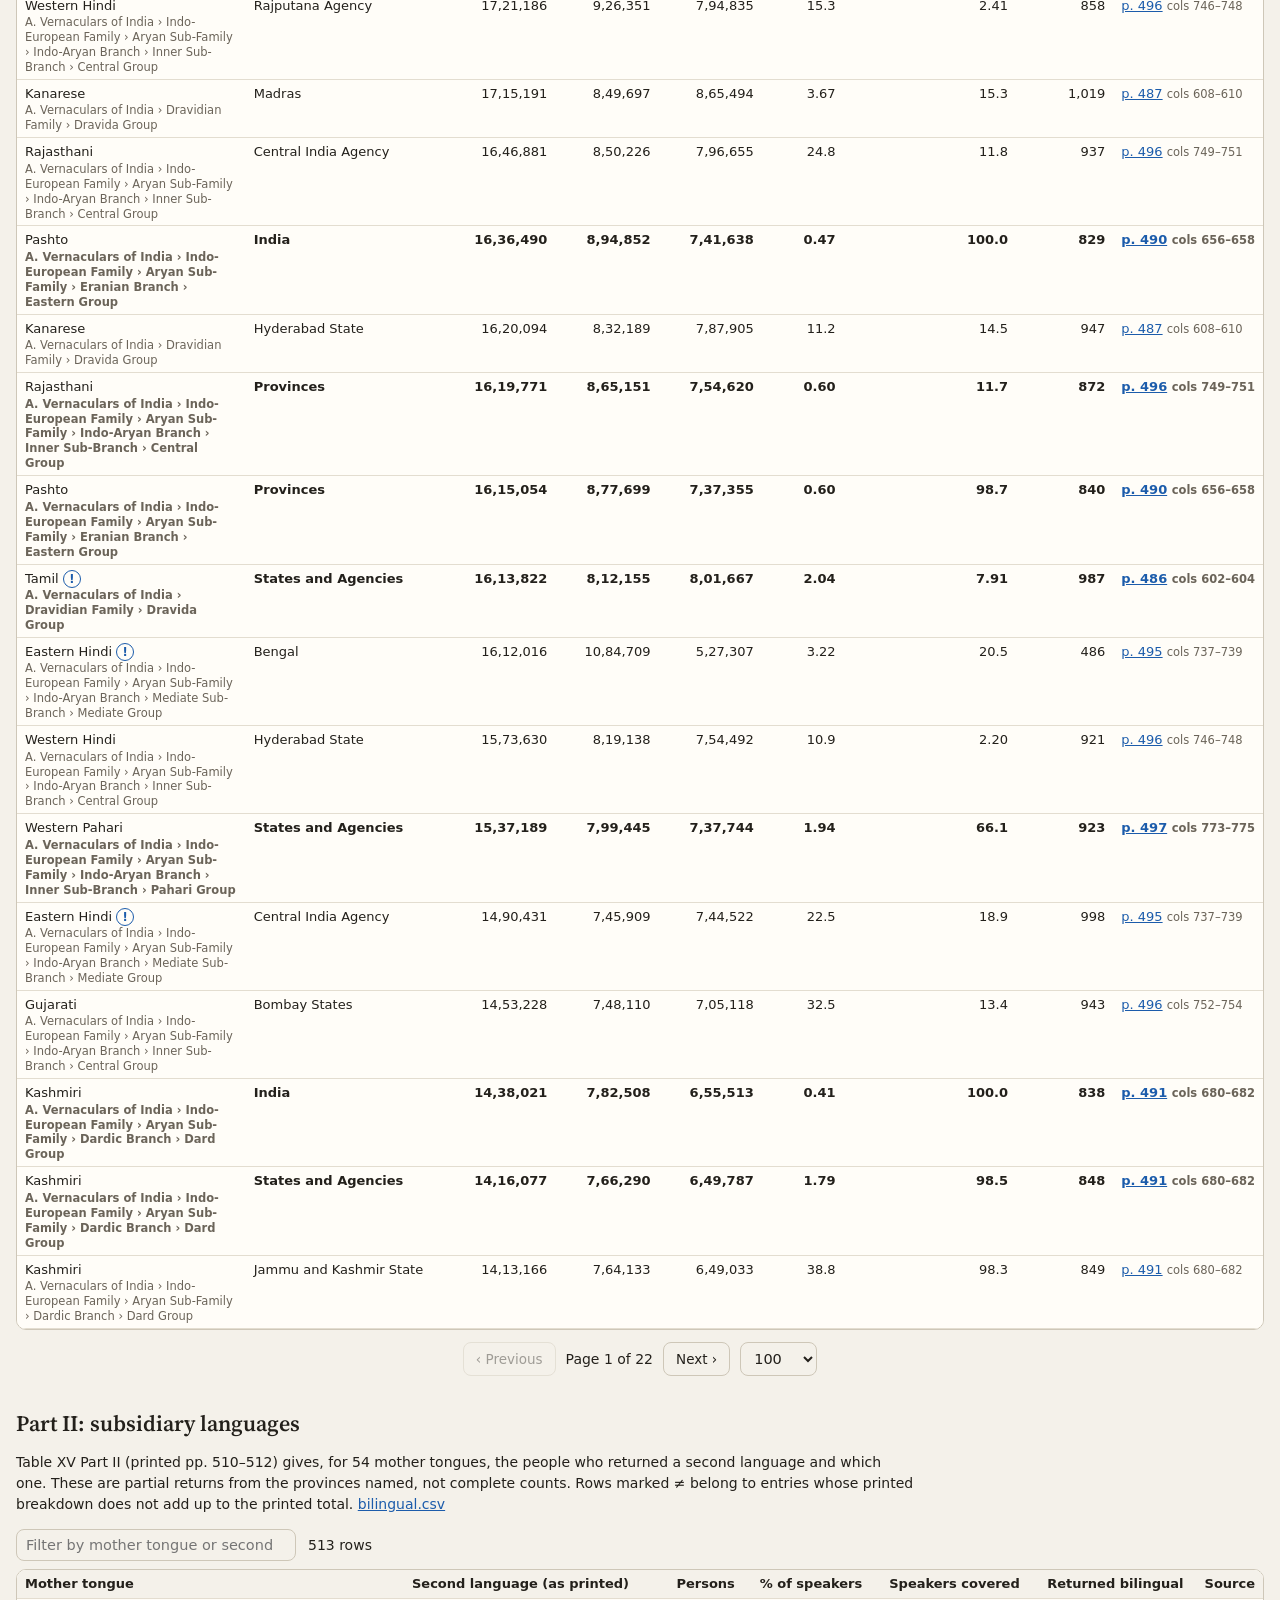
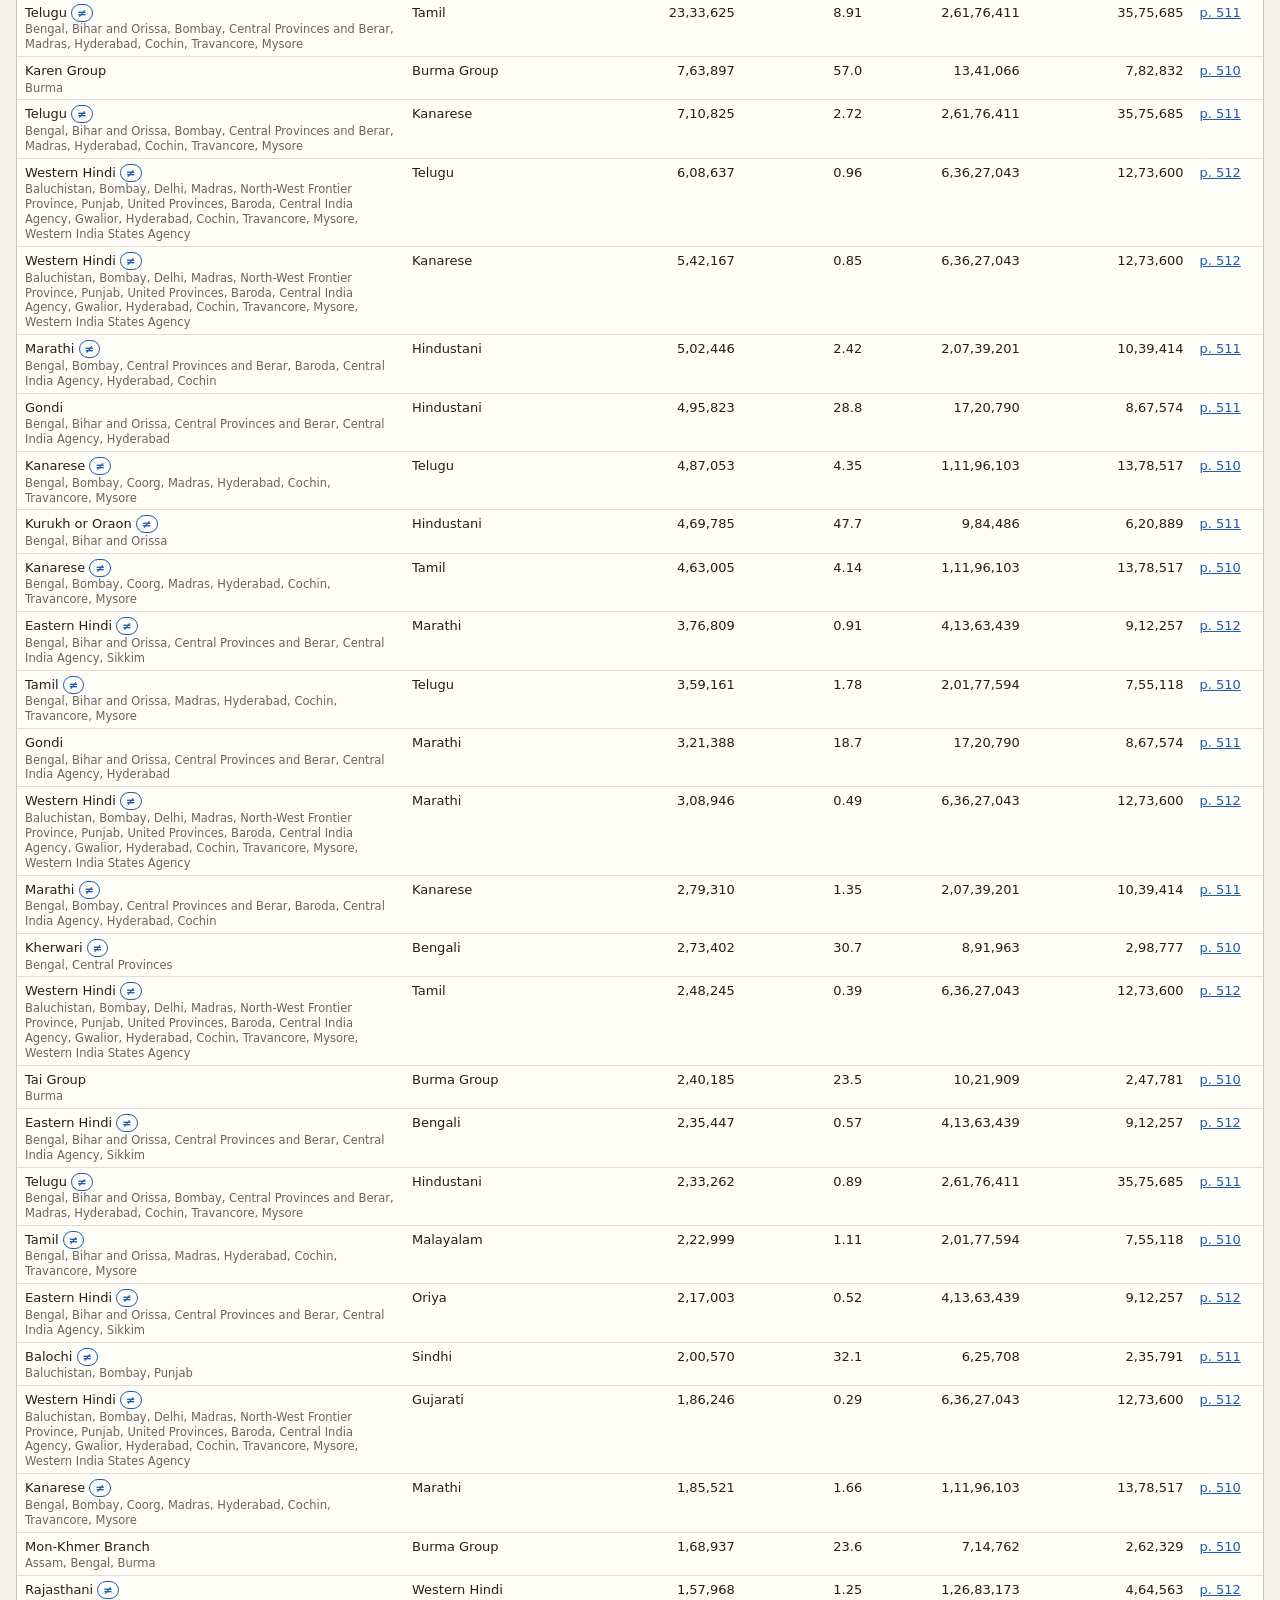
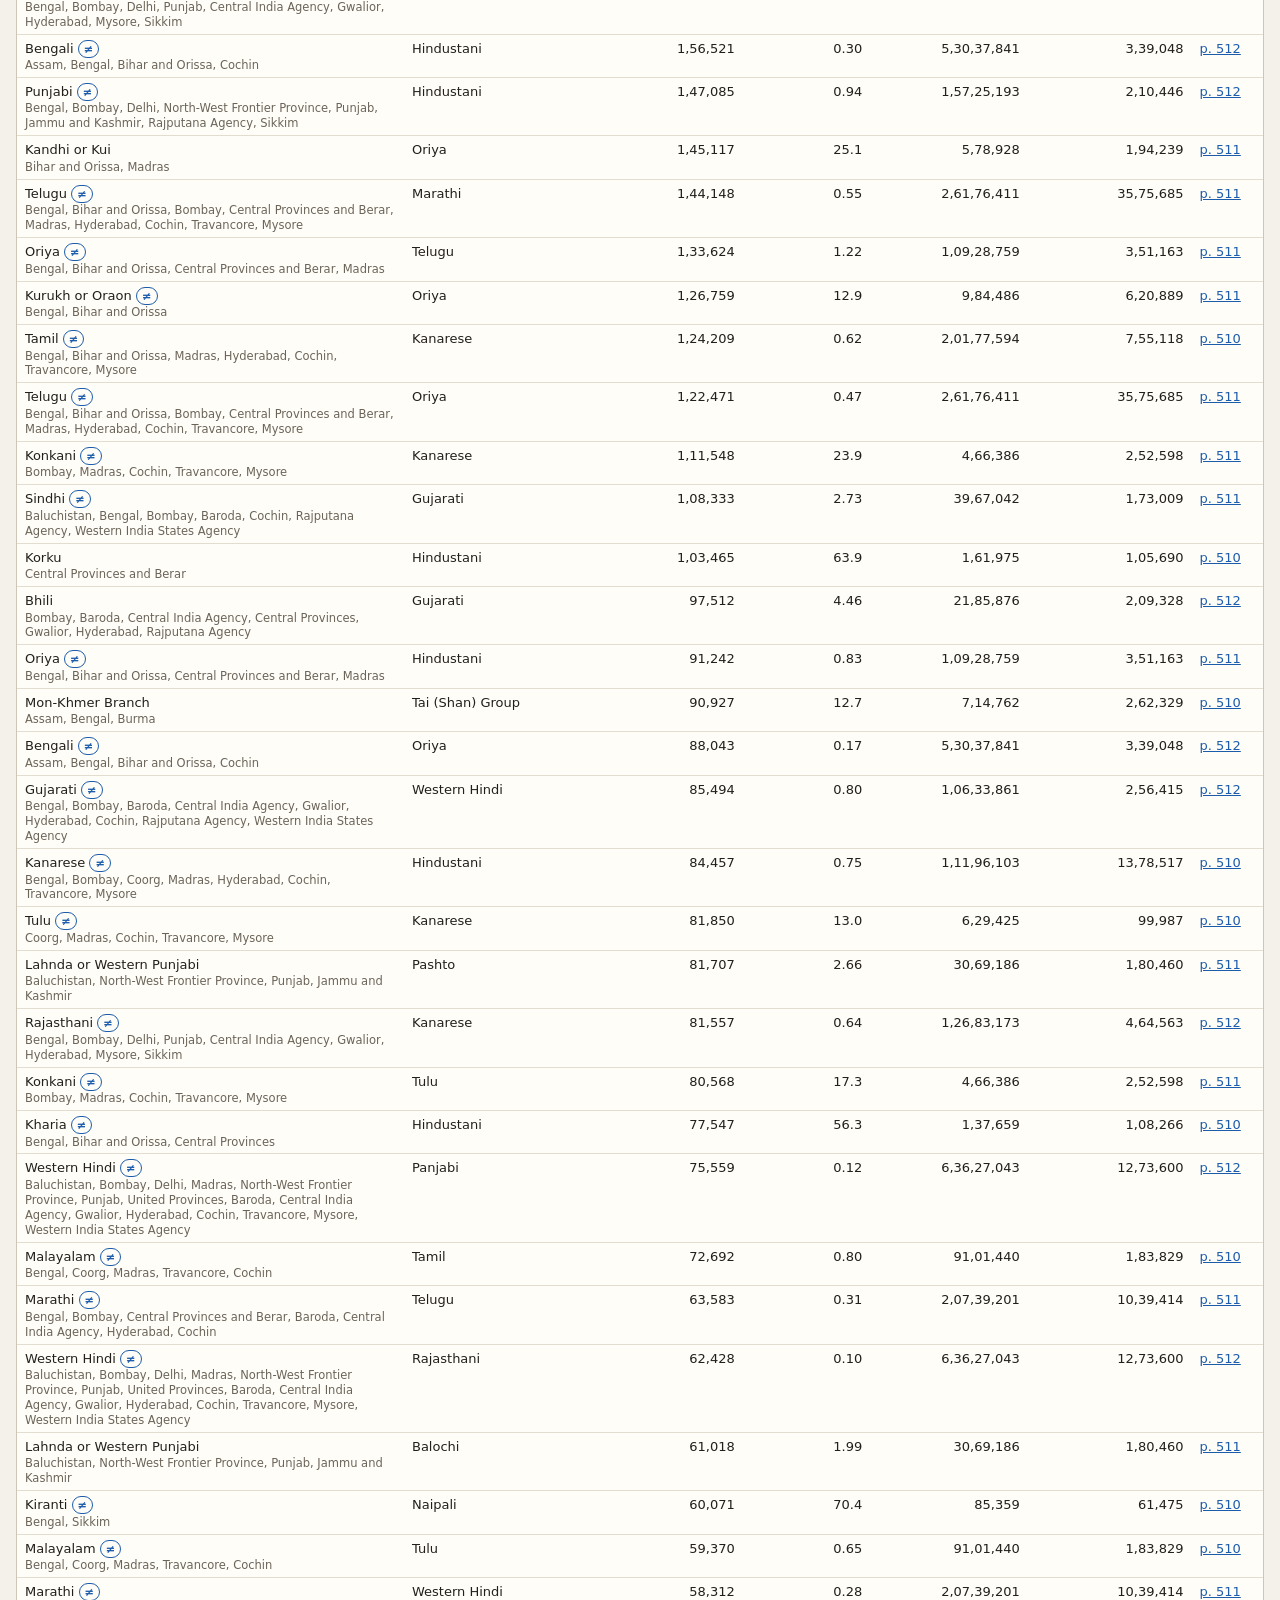
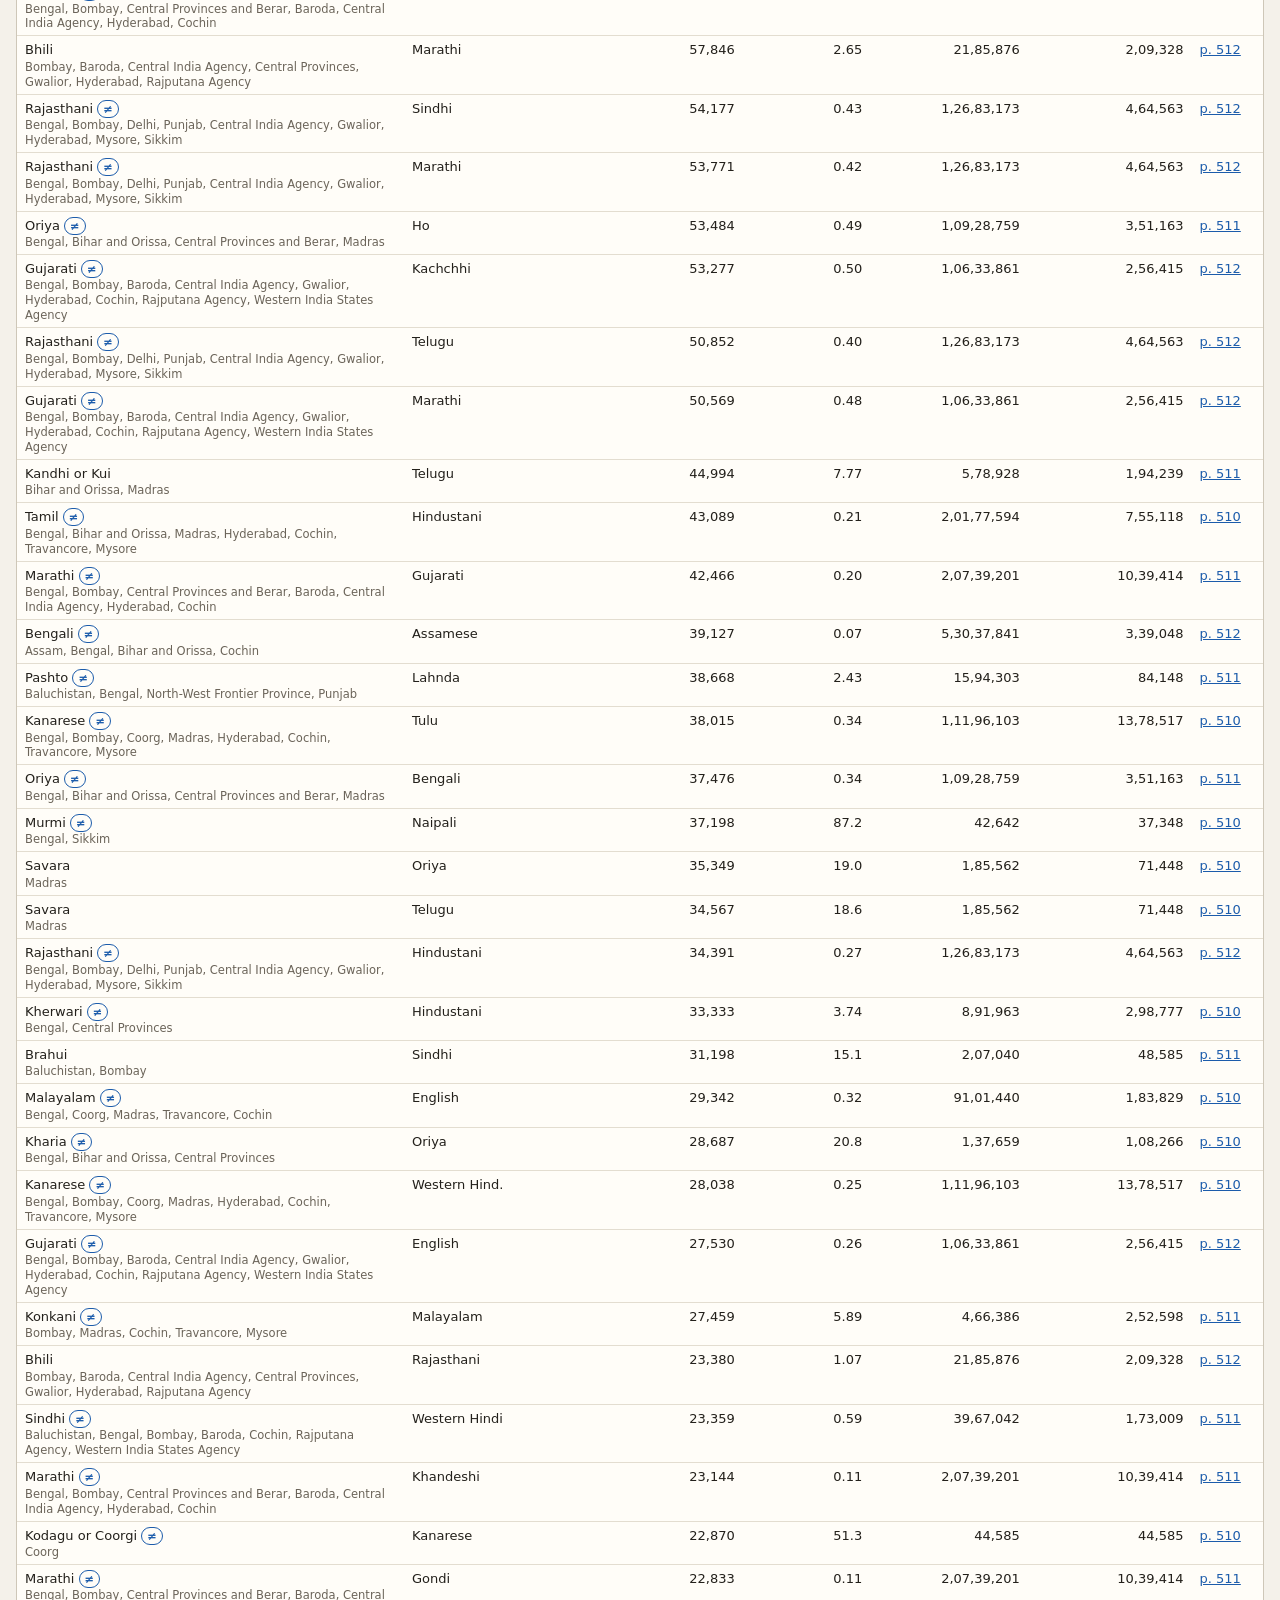
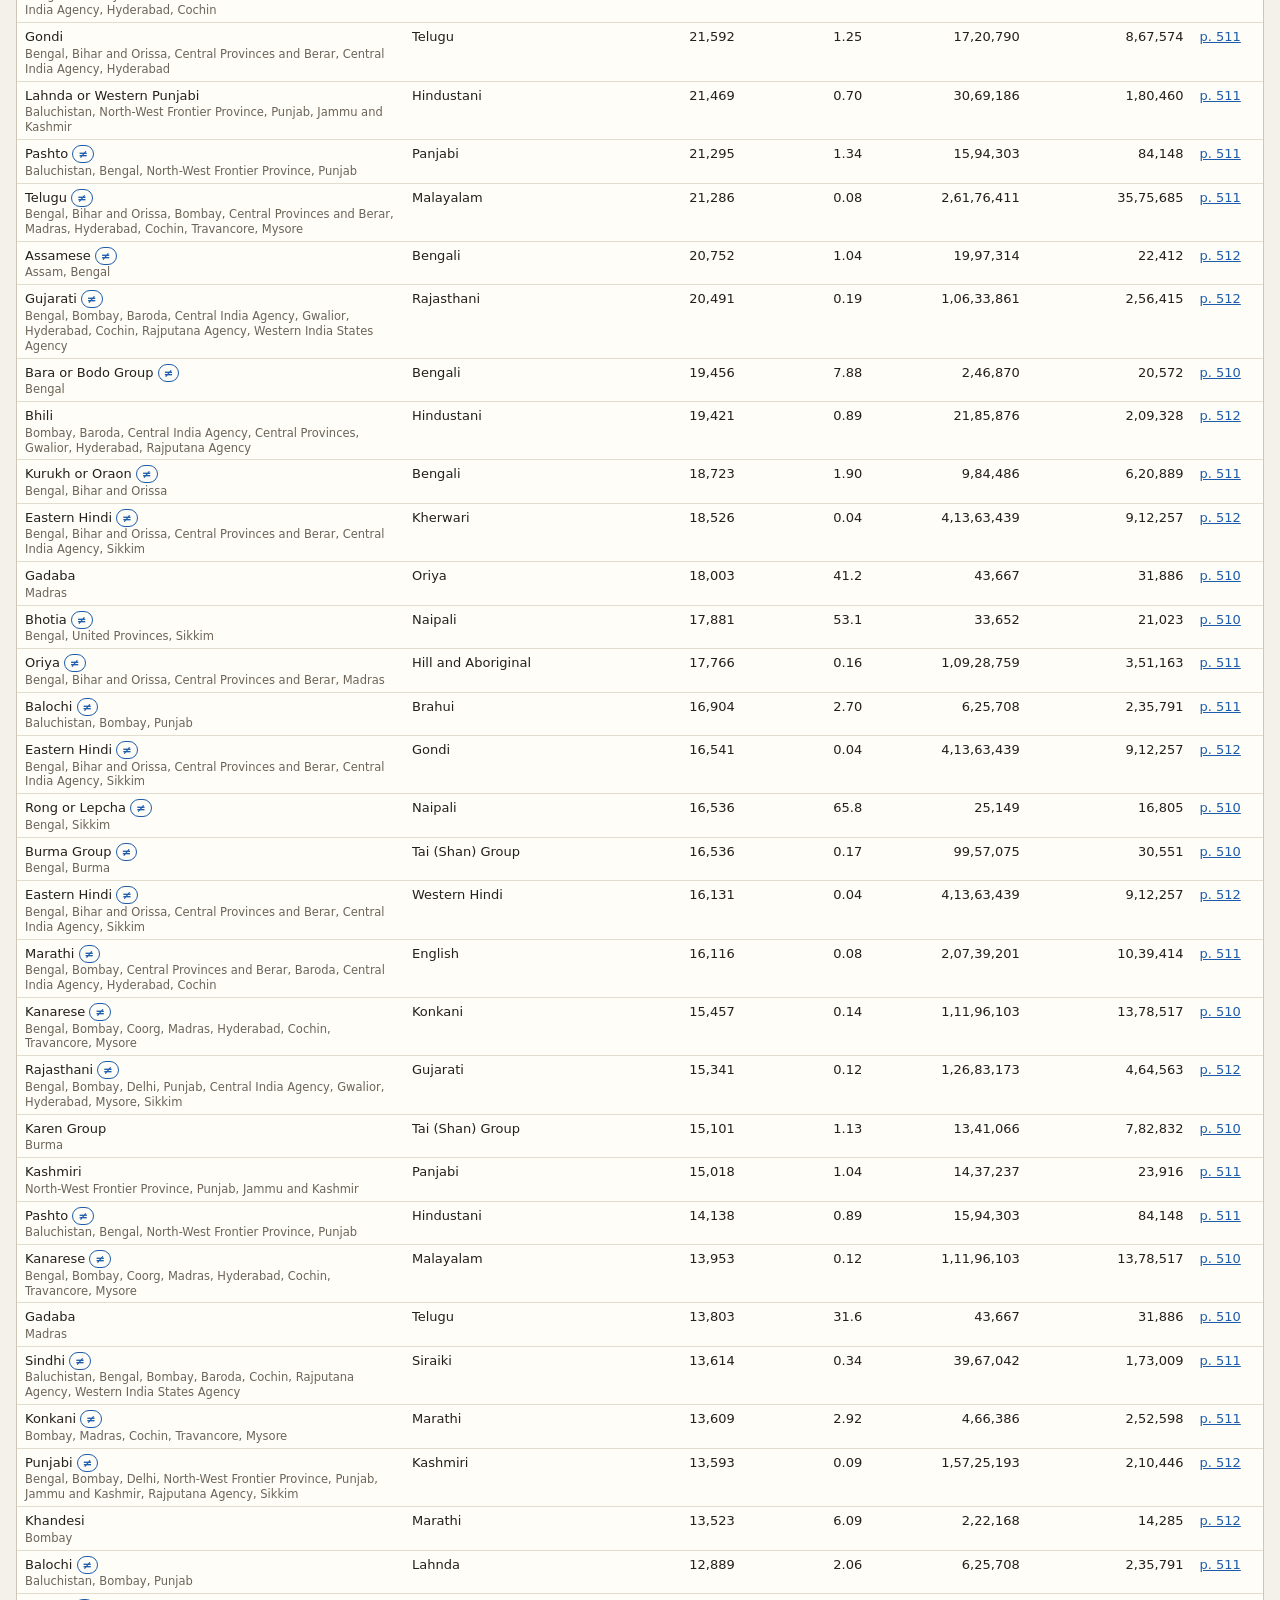
==== commit 334cdc61: "v2.2: one header on every page; section-tagged family names - Same header and links on all four page" ====
--- a/data.html
+++ b/data.html
@@ -16,17 +16,20 @@
 <header id="bar">
   <div class="brand">
     <h1><a href="./">Languages of India, 1931</a></h1>
-    <p class="sub">Table XV browser: every figure, with its printed page</p>
+    <p class="sub">Mother tongues in the Census of India, 1931 &middot; Table XV</p>
+    <p class="scope" title="What 'India' means on this site">1931 census territory · includes Burma and Aden · administrative units, not language regions</p>
   </div>
-  <nav aria-label="Sections">
-    <a href="./#explore">Map</a>
-    <a href="./#context">Context</a>
-    <a href="./#cautions">Cautions</a>
+  <nav aria-label="Site">
+    <a href="./#tour" class="btn">Start here</a>
+    <a href="./">Province map</a>
     <a href="districts.html">District map</a>
     <a href="data.html" aria-current="page">Province tables</a>
     <a href="regional.html">District tables</a>
+    <a href="./#context">Context</a>
+    <a href="./#cautions">Cautions</a>
+    <a href="./#bilingual">Second languages</a>
+    <a href="./#method">Sources and method</a>
     <a href="./#resources">Further reading</a>
-    <button type="button" id="btn-num" class="icon-btn num-btn"></button>
     <button type="button" id="btn-theme" class="icon-btn" aria-label="Toggle dark mode" title="Light / dark">&#9681;</button>
   </nav>
 </header>
@@ -67,6 +70,7 @@
   <div class="toolbar">
     <span id="count" aria-live="polite"></span>
     <span class="spacer"></span>
+    <label class="numfmt" title="Indian grouping (1,23,456; lakh, crore). Untick for international grouping (123,456; thousand, million)."><input type="checkbox" id="opt-num" checked> Indian numbering</label>
     <button type="button" id="dl" class="btn">Download these rows (CSV)</button>
     <button type="button" id="reset" class="btn ghost">Clear filters</button>
   </div>
--- a/styles.css
+++ b/styles.css
@@ -280,7 +280,7 @@
 .toolbar { display: flex; flex-wrap: wrap; align-items: center; gap: 8px 12px; margin: 12px 0 8px; font-size: 14px; }
 .toolbar .spacer { flex: 1; }
 .toolbar select { width: auto; }
-.numfmt { color: var(--muted); font-size: 13px; }
+.numfmt { color: var(--muted); font-size: 13px; display: inline-flex; align-items: center; gap: 5px; cursor: pointer; }
 .btn { border: 1px solid var(--ink); background: var(--ink); color: var(--panel); border-radius: 8px; padding: 6px 12px; cursor: pointer; font-size: 13.5px; }
 .btn.ghost { background: transparent; color: var(--ink); border-color: var(--line); }
 .btn:disabled { opacity: .4; cursor: default; }
@@ -415,3 +415,4 @@
 .pop-tip b { display: block; font-size: 13px; }
 .pop-tip .big { display: block; font-size: 16px; font-weight: 600; font-variant-numeric: tabular-nums; }
 .pop-tip .m { display: block; color: var(--muted); font-size: 12px; }
+#bar nav a.btn, #bar nav a.btn:hover { color: var(--panel); background: var(--ink); }
